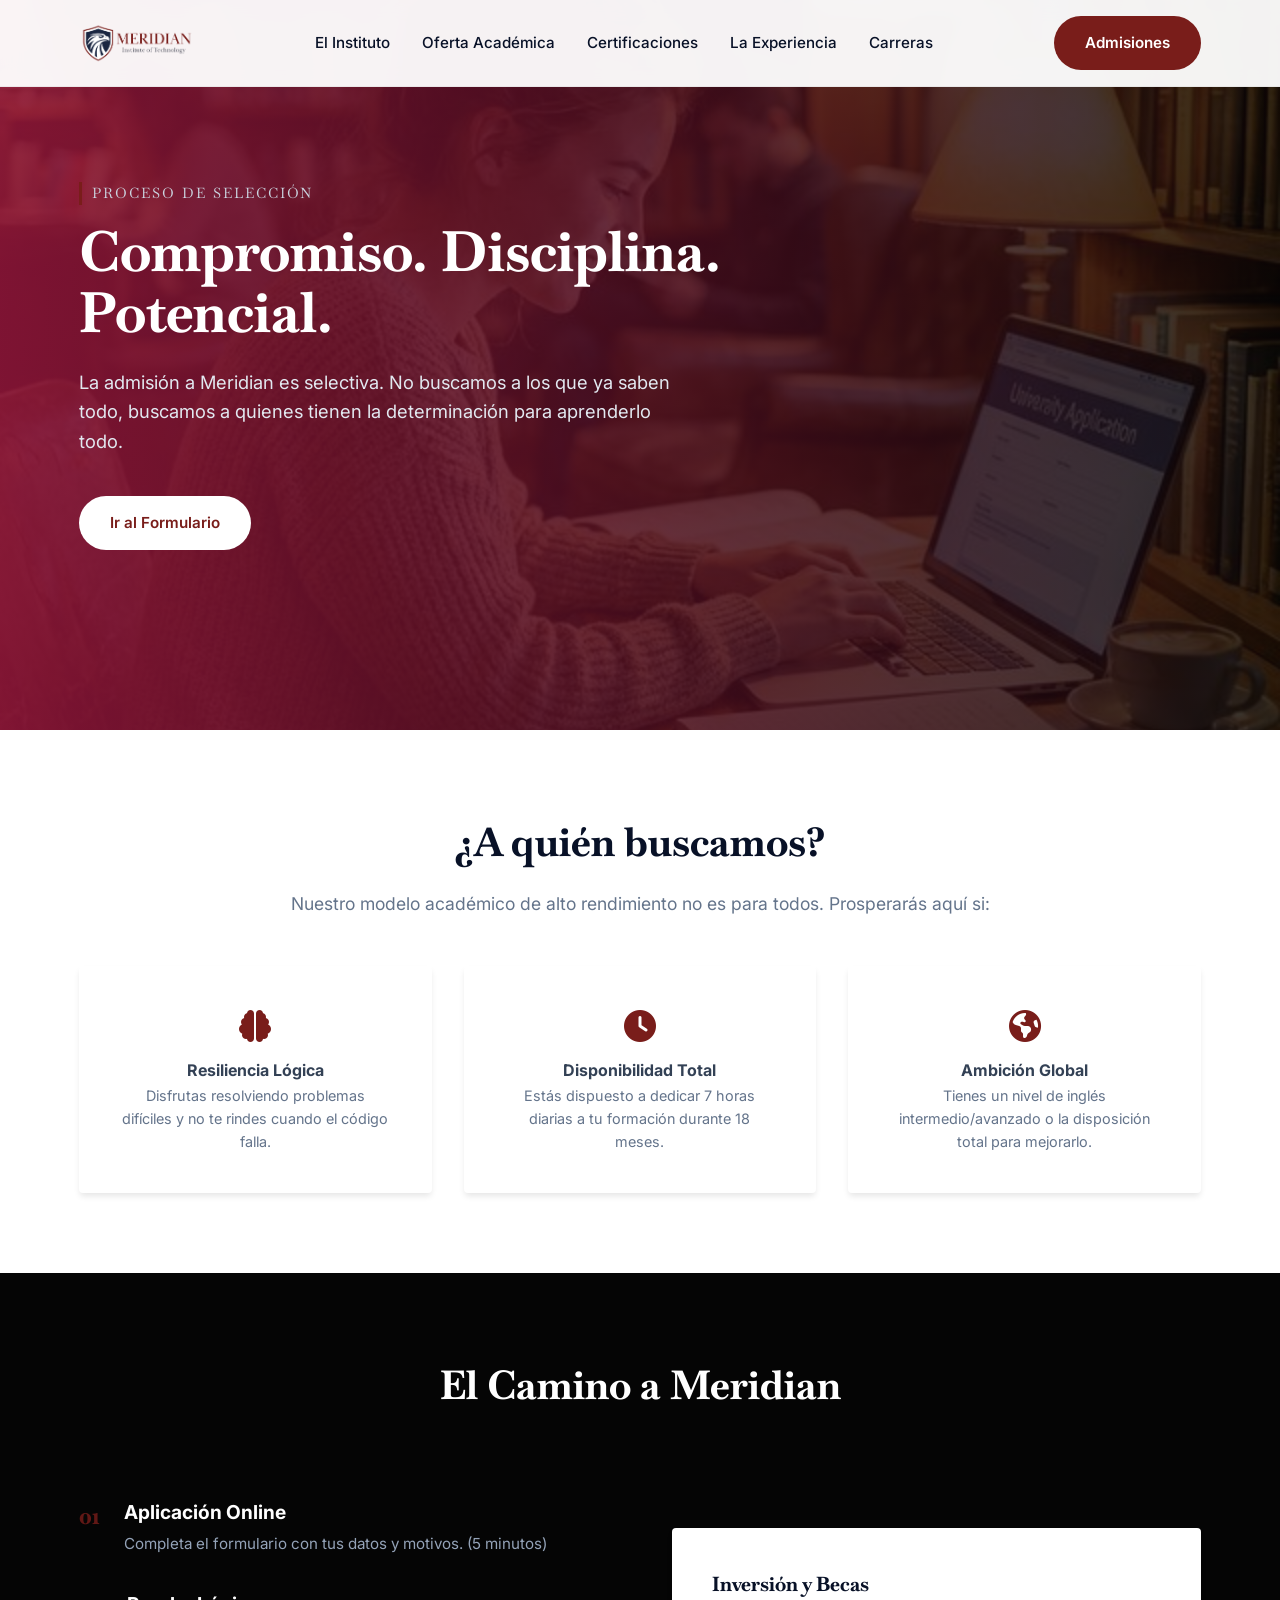
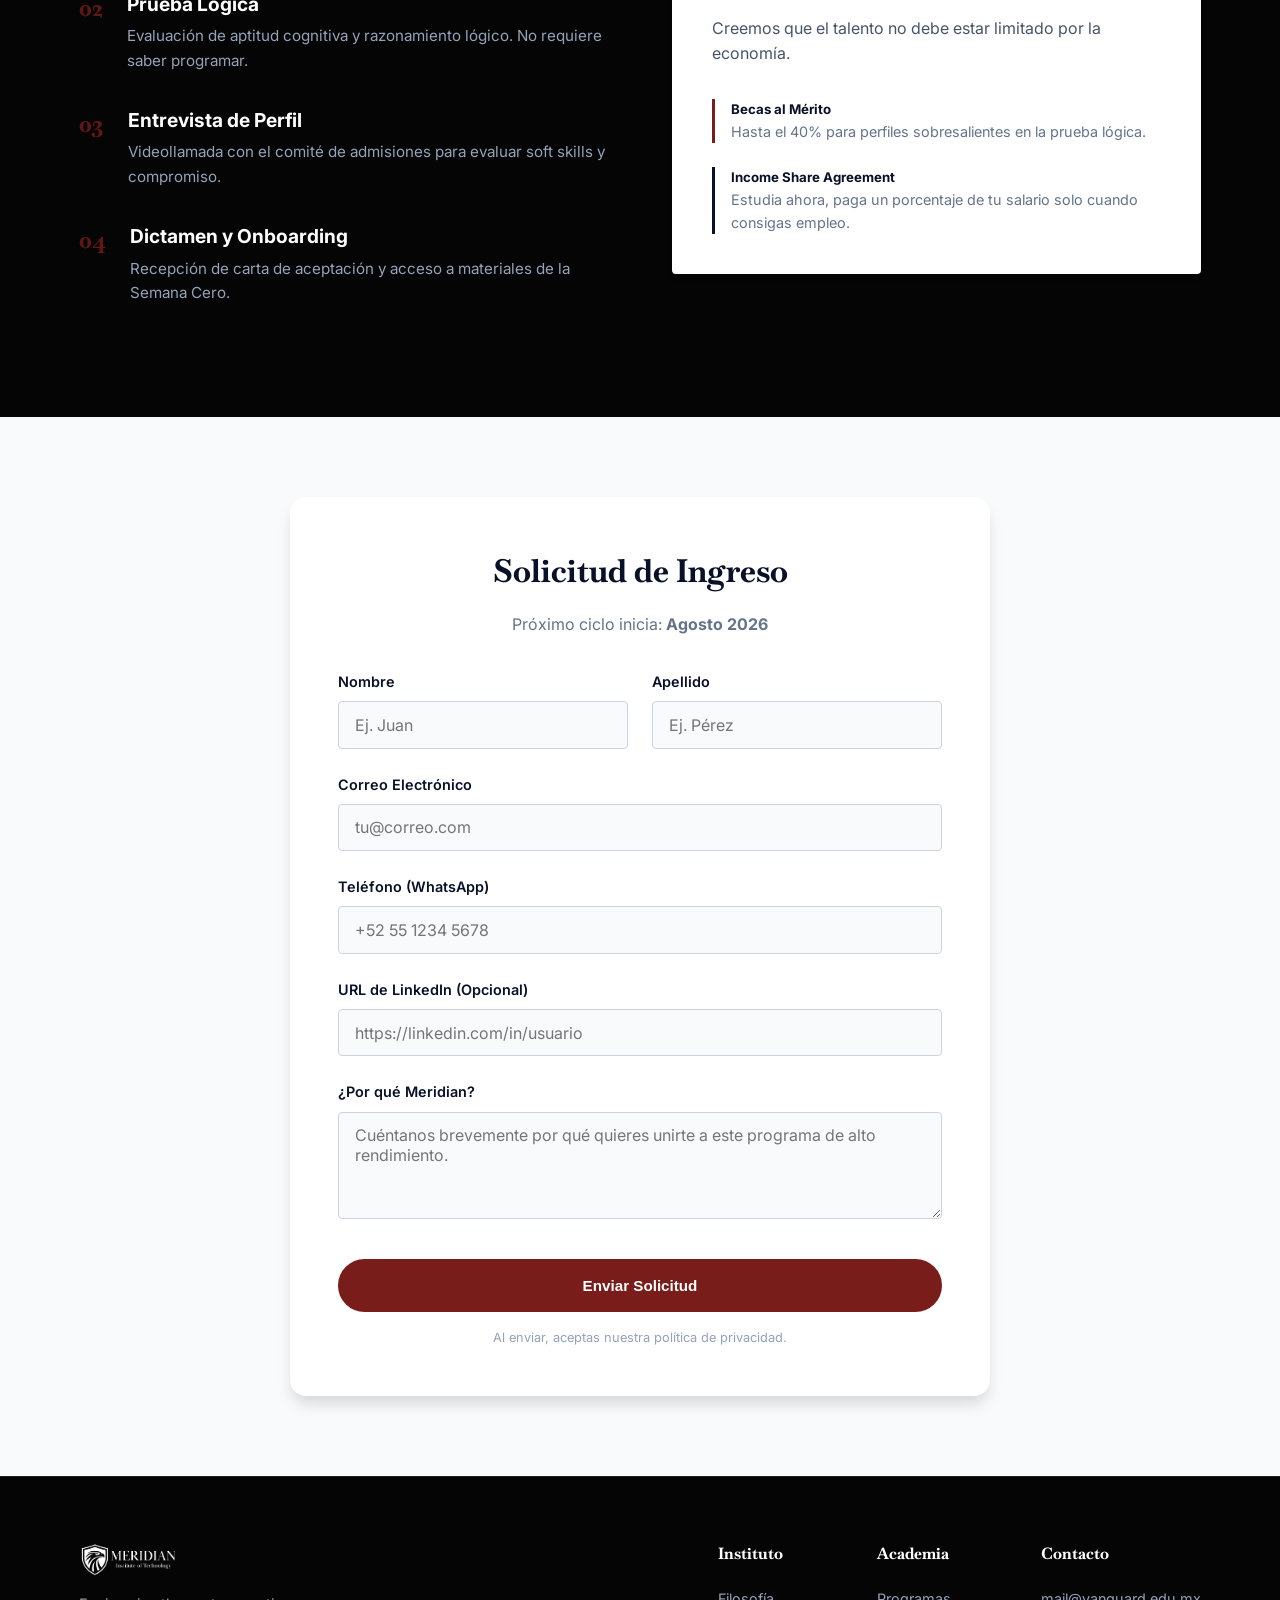
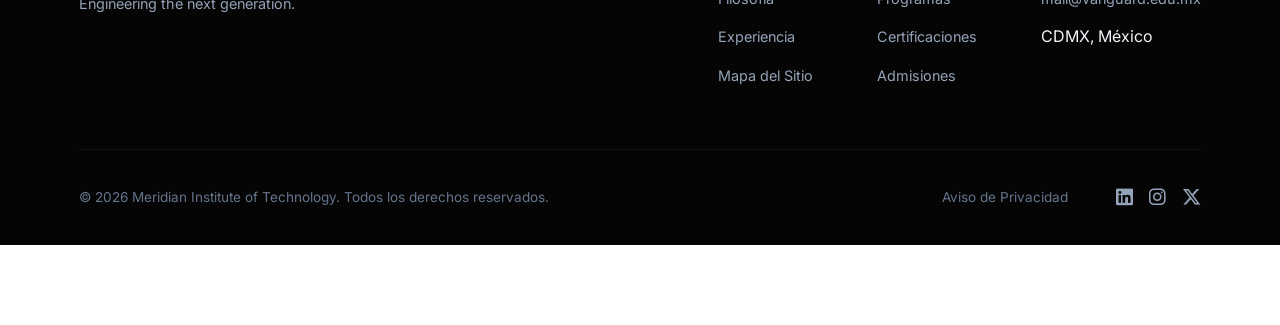
==== admissions.html @ a166e0ad "Initial commit" ====
<!DOCTYPE html>
<html lang="es-MX">

<head>
    <meta charset="UTF-8">
    <meta name="viewport" content="width=device-width, initial-scale=1.0">
    <meta name="description"
        content="Aplica a Meridian Institute of Technology. Proceso de admisión selectivo para ingenieros de alto rendimiento.">
    <title>Meridian Institute of Technology | Admisiones</title>
    <!-- Open Graph / Social Media Metatags -->
    <meta property="og:type" content="website">
    <meta property="og:url" content="https://meridian.edu.mx/admissions.html">
    <meta property="og:title" content="Meridian Institute of Technology | Admisiones">
    <meta property="og:description" content="Aplica a Meridian Institute of Technology. Proceso de admisión selectivo para ingenieros de alto rendimiento.">
    <meta property="og:image" content="https://meridian.edu.mx/assets/social-share.jpg">

    <link rel="icon" href="assets/meridian-logo-tab.png" type="image/png">

    <!-- Google Fonts -->
    <link rel="preconnect" href="https://fonts.googleapis.com">
    <link rel="preconnect" href="https://fonts.gstatic.com" crossorigin>
    <link
        href="https://fonts.googleapis.com/css2?family=Baskervville:ital@0;1&family=Inter:wght@300;400;600&display=swap"
        rel="stylesheet">

    <!-- FontAwesome -->
    <link rel="stylesheet" href="https://cdnjs.cloudflare.com/ajax/libs/font-awesome/6.4.0/css/all.min.css">

    <!-- Hoja de Estilos Maestra -->
    <link rel="stylesheet" href="style.css">
</head>

<body>

    <!-- NAV -->
    <header class="main-header glass-effect">
        <div class="container nav-container">
            <div class="logo">
                <a href="index.html">
                    <img src="assets/logo-meridian.jpg" alt="Meridian Institute of Technology Logo">
                </a>
            </div>

            <nav class="main-nav">
                <ul class="nav-list">
                    <li><a href="institute.html" class="nav-link">El Instituto</a></li>
                    <li><a href="programs.html" class="nav-link">Oferta Académica</a></li>
                    <li><a href="certifications.html" class="nav-link">Certificaciones</a></li>
                    <li><a href="experience.html" class="nav-link">La Experiencia</a></li>
                    <li><a href="careers.html" class="nav-link">Carreras</a></li>
                </ul>
            </nav>

            <div class="nav-actions">
                <a href="admissions.html" class="btn btn-primary">Admisiones</a>
                <button class="menu-toggle" aria-label="Abrir menú">
                    <i class="fa-solid fa-bars"></i>
                </button>
            </div>
        </div>
    </header>

    <main>
        <!-- 1. HERO ADMISSIONS -->
        <section class="hero-section">
            <div class="hero-bg-overlay"
                style="background: linear-gradient(to right, rgba(138, 21, 56, 0.9) 0%, rgba(5,5,5,0.8) 100%);"></div>
            <!-- Imagen sugerida: Alguien concentrado trabajando o arquitectura moderna -->
            <img src="assets/admissions-bg.jpg" alt="Campus Meridian" class="hero-bg-img" width="1408" height="736">

            <div class="container hero-content">
                <span class="hero-eyebrow">Proceso de Selección</span>
                <h1 class="hero-title">Compromiso. Disciplina. Potencial.</h1>
                <p class="hero-subtitle">
                    La admisión a Meridian es selectiva. No buscamos a los que ya saben todo, buscamos a quienes tienen
                    la determinación para aprenderlo todo.
                </p>
                <div class="hero-buttons">
                    <a href="#application-form" class="btn btn-white">Ir al Formulario</a>
                </div>
            </div>
        </section>

        <!-- 2. PERFIL DEL CANDIDATO -->
        <section class="section-padding text-center">
            <div class="container">
                <h2 class="section-title">¿A quién buscamos?</h2>
                <p class="section-desc" style="margin-bottom: 3rem;">
                    Nuestro modelo académico de alto rendimiento no es para todos. Prosperarás aquí si:
                </p>

                <div class="grid-3-col">
                    <article class="card-feature">
                        <i class="fa-solid fa-brain"
                            style="font-size: 2rem; color: var(--primary-color); margin-bottom: 1rem;"></i>
                        <h4>Resiliencia Lógica</h4>
                        <p style="font-size: 0.9rem; color: #64748b;">Disfrutas resolviendo problemas difíciles y no te
                            rindes cuando el código falla.</p>
                    </article>
                    <article class="card-feature">
                        <i class="fa-solid fa-clock"
                            style="font-size: 2rem; color: var(--primary-color); margin-bottom: 1rem;"></i>
                        <h4>Disponibilidad Total</h4>
                        <p style="font-size: 0.9rem; color: #64748b;">Estás dispuesto a dedicar 7 horas diarias a tu
                            formación durante 18 meses.</p>
                    </article>
                    <article class="card-feature">
                        <i class="fa-solid fa-earth-americas"
                            style="font-size: 2rem; color: var(--primary-color); margin-bottom: 1rem;"></i>
                        <h4>Ambición Global</h4>
                        <p style="font-size: 0.9rem; color: #64748b;">Tienes un nivel de inglés intermedio/avanzado o la
                            disposición total para mejorarlo.</p>
                    </article>
                </div>
            </div>
        </section>

        <!-- 3. EL PROCESO DE 4 PASOS -->
        <section class="section-padding dark-bg">
            <div class="container">
                <div class="section-header text-center">
                    <h2 class="section-title" style="color: white;">El Camino a Meridian</h2>
                </div>

                <div class="split-layout">
                    <!-- Visual timeline usando CSS existente -->
                    <ul class="process-list" style="width: 100%;">
                        <li class="process-item">
                            <span class="process-number">01</span>
                            <div class="process-info">
                                <h4 style="color: white; font-size: 1.2rem;">Aplicación Online</h4>
                                <p style="color: #94a3b8;">Completa el formulario con tus datos y motivos. (5 minutos)
                                </p>
                            </div>
                        </li>
                        <li class="process-item">
                            <span class="process-number">02</span>
                            <div class="process-info">
                                <h4 style="color: white; font-size: 1.2rem;">Prueba Lógica</h4>
                                <p style="color: #94a3b8;">Evaluación de aptitud cognitiva y razonamiento lógico. No
                                    requiere saber programar.</p>
                            </div>
                        </li>
                        <li class="process-item">
                            <span class="process-number">03</span>
                            <div class="process-info">
                                <h4 style="color: white; font-size: 1.2rem;">Entrevista de Perfil</h4>
                                <p style="color: #94a3b8;">Videollamada con el comité de admisiones para evaluar soft
                                    skills y compromiso.</p>
                            </div>
                        </li>
                        <li class="process-item">
                            <span class="process-number">04</span>
                            <div class="process-info">
                                <h4 style="color: white; font-size: 1.2rem;">Dictamen y Onboarding</h4>
                                <p style="color: #94a3b8;">Recepción de carta de aceptación y acceso a materiales de la
                                    Semana Cero.</p>
                            </div>
                        </li>
                    </ul>

                    <!-- Tarjeta de Financiación (CORREGIDA) -->
                    <div class="visual-content">
                        <!-- Se agregó color explícito al texto para contrastar con el fondo blanco -->
                        <div class="card-feature"
                            style="background: white; border: none; height: 100%; display: flex; flex-direction: column; justify-content: center;">
                            <h3 class="card-title" style="color: var(--secondary-color);">Inversión y Becas</h3>
                            <!-- Forzamos color oscuro aquí -->
                            <p class="card-text" style="margin-bottom: 2rem; color: #475569;">
                                Creemos que el talento no debe estar limitado por la economía.
                            </p>

                            <div
                                style="border-left: 3px solid var(--primary-color); padding-left: 1rem; margin-bottom: 1.5rem;">
                                <!-- Forzamos color oscuro en los títulos y párrafos internos -->
                                <h5 style="font-weight: 700; color: var(--secondary-color);">Becas al Mérito</h5>
                                <p style="font-size: 0.9rem; color: #64748b;">Hasta el 40% para perfiles sobresalientes
                                    en la prueba lógica.</p>
                            </div>

                            <div style="border-left: 3px solid var(--secondary-color); padding-left: 1rem;">
                                <h5 style="font-weight: 700; color: var(--secondary-color);">Income Share Agreement</h5>
                                <p style="font-size: 0.9rem; color: #64748b;">Estudia ahora, paga un porcentaje de tu
                                    salario solo cuando consigas empleo.</p>
                            </div>
                        </div>
                    </div>
                </div>
            </div>
        </section>

        <!-- 4. FORMULARIO DE APLICACIÓN (Con FormSubmit) -->
        <section id="application-form" class="section-padding" style="background-color: var(--gray-bg);">
            <div class="container">
                <div class="form-wrapper"
                    style="max-width: 700px; margin: 0 auto; background: white; padding: 3rem; border-radius: 16px; box-shadow: var(--shadow-lg);">
                    <div class="text-center" style="margin-bottom: 2rem;">
                        <h2 class="section-title" style="font-size: 2rem;">Solicitud de Ingreso</h2>
                        <p style="color: #64748b;">Próximo ciclo inicia: <strong>Agosto 2026</strong></p>
                    </div>

                    <!-- 
                        FORM SUBMIT CONFIGURATION:
                        1. Cambia 'admissions@meridian.edu.mx' por tu email real para activar.
                        2. Sube el sitio a internet o pruébalo.
                        3. Envía el primer formulario de prueba.
                        4. Recibirás un correo de FormSubmit para "Confirmar" tu dirección.
                        5. ¡Listo!
                    -->
                    <form action="https://formsubmit.co/hola@meridianitec.com" method="POST">

                        <!-- Configuraciones Ocultas de FormSubmit -->
                        <input type="hidden" name="_subject" value="Nueva Solicitud de Ingreso - Meridian">
                        <input type="hidden" name="_captcha" value="false">
                        <!-- <input type="hidden" name="_next" value="https://tudominio.com/gracias.html"> (Opcional) -->

                        <!-- Nombre y Apellido -->
                        <div class="form-row">
                            <div class="form-group">
                                <label for="firstname">Nombre</label>
                                <input type="text" id="firstname" name="nombre" required placeholder="Ej. Juan">
                            </div>
                            <div class="form-group">
                                <label for="lastname">Apellido</label>
                                <input type="text" id="lastname" name="apellido" required placeholder="Ej. Pérez">
                            </div>
                        </div>

                        <!-- Contacto -->
                        <div class="form-group">
                            <label for="email">Correo Electrónico</label>
                            <input type="email" id="email" name="email" required placeholder="tu@correo.com">
                        </div>

                        <div class="form-group">
                            <label for="phone">Teléfono (WhatsApp)</label>
                            <input type="tel" id="phone" name="telefono" required placeholder="+52 55 1234 5678">
                        </div>

                        <!-- Perfil -->
                        <div class="form-group">
                            <label for="linkedin">URL de LinkedIn (Opcional)</label>
                            <input type="url" id="linkedin" name="linkedin"
                                placeholder="https://linkedin.com/in/usuario">
                        </div>

                        <div class="form-group">
                            <label for="motivation">¿Por qué Meridian?</label>
                            <textarea id="motivation" name="motivacion" rows="4" required
                                placeholder="Cuéntanos brevemente por qué quieres unirte a este programa de alto rendimiento."></textarea>
                        </div>

                        <!-- Botón Submit -->
                        <div class="text-center" style="margin-top: 2rem;">
                            <button type="submit" class="btn btn-primary" style="width: 100%; padding: 1rem;">Enviar
                                Solicitud</button>
                            <p style="margin-top: 1rem; font-size: 0.8rem; color: #94a3b8;">
                                Al enviar, aceptas nuestra política de privacidad.
                            </p>
                        </div>
                    </form>
                </div>
            </div>
        </section>

    </main>

    <!-- FOOTER -->
    <footer class="main-footer dark-bg">
        <div class="container">
            <div class="footer-top">
                <div class="footer-brand">
                    <img src="assets/logo-meridian-bco.png" alt="Meridian Logo" class="footer-logo">
                    <p>Engineering the next generation.</p>
                </div>

                <div class="footer-links">
                    <div class="link-column">
                        <h4>Instituto</h4>
                        <ul>
                            <li><a href="institute.html">Filosofía</a></li>
                            <li><a href="experience.html">Experiencia</a></li>
                            <li><a href="sitemap.html">Mapa del Sitio</a></li>
                        </ul>
                    </div>
                    <div class="link-column">
                        <h4>Academia</h4>
                        <ul>
                            <li><a href="programs.html">Programas</a></li>
                            <li><a href="certifications.html">Certificaciones</a></li>
                            <li><a href="admissions.html">Admisiones</a></li>
                        </ul>
                    </div>
                    <div class="link-column">
                        <h4>Contacto</h4>
                        <ul>
                            <li><a href="mailto:admissions@meridian.edu.mx">mail@vanguard.edu.mx</a></li>
                            <li>CDMX, México</li>
                        </ul>
                    </div>
                </div>
            </div>

            <div class="footer-bottom">
                <p>&copy; 2026 Meridian Institute of Technology. Todos los derechos reservados.</p>
                <div class="footer-legal-links" style="margin-left: auto; margin-right: 2rem;">
                    <a href="privacy.html" style="color: #64748b; font-size: 0.85rem; margin-right: 1rem;">Aviso de Privacidad</a>
                </div>
                <div class="social-links">
                    <a href="#" aria-label="LinkedIn"><i class="fa-brands fa-linkedin"></i></a>
                    <a href="#" aria-label="Instagram"><i class="fa-brands fa-instagram"></i></a>
                    <a href="#" aria-label="Twitter"><i class="fa-brands fa-x-twitter"></i></a>
                </div>
            </div>
        </div>
    </footer>

    <!-- Script Global -->
    <script src="main.js"></script>
</body>

</html>
---- style.css ----
/* =========================================
   1. VARIABLES & RESET
   ========================================= */
:root {
    /* Paleta de Colores - Meridian Institute of Technology */
    --primary-color: #791D1A;
    /* Principal - Rojo Profundo */
    --primary-hover: #5a1513;
    --secondary-color: #081127;
    /* Secundario Principal - Navy Oscuro */
    --accent-color: #1A2641;
    /* Secundario Refuerzo - Azul Acero Oscuro */

    --dark-bg: #050505;
    /* Fondo casi negro para secciones oscuras */
    --light-bg: #ffffff;
    --gray-bg: #f8fafc;

    --text-main: #334155;
    /* Gris oscuro para lectura */
    --text-light: #f1f5f9;
    /* Texto sobre fondos oscuros */

    /* Tipografía */
    --font-display: 'Baskervville', serif;
    /* Títulos y Encabezados */
    --font-body: 'Inter', sans-serif;
    /* Párrafos y UI */

    /* UI Elements */
    --border-radius: 4px;
    /* Un poco más cuadrado para seriedad académica */
    --transition: all 0.3s ease;
    --shadow-sm: 0 4px 6px -1px rgba(0, 0, 0, 0.1);
    --shadow-lg: 0 10px 15px -3px rgba(0, 0, 0, 0.15);
}

* {
    margin: 0;
    padding: 0;
    box-sizing: border-box;
}

html {
    scroll-behavior: smooth;
}

body {
    font-family: var(--font-body);
    color: var(--text-main);
    line-height: 1.6;
    background-color: var(--light-bg);
    overflow-x: hidden;
    /* Previene scroll horizontal indeseado */
}

a {
    text-decoration: none;
    color: inherit;
    transition: var(--transition);
}

ul {
    list-style: none;
}

img {
    max-width: 100%;
    height: auto;
    display: block;
}

/* =========================================
   2. UTILITIES & LAYOUT
   ========================================= */
.container {
    width: 90%;
    max-width: 1200px;
    margin: 0 auto;
    padding: 0 15px;
}

.section-padding {
    padding: 5rem 0;
}

.text-center {
    text-align: center;
}

.grid-3-col {
    display: grid;
    grid-template-columns: repeat(3, 1fr);
    gap: 2rem;
}

/* Fondos y Temas */
.dark-bg {
    background-color: var(--dark-bg);
    color: var(--text-light);
}

.theme-red {
    background-color: var(--primary-color);
    color: white;
}

/* Efecto Vidrio (Glassmorphism) */
.glass-effect {
    background: rgba(255, 255, 255, 0.95);
    backdrop-filter: blur(10px);
    -webkit-backdrop-filter: blur(10px);
    border-bottom: 1px solid rgba(0, 0, 0, 0.05);
}

/* =========================================
   3. COMPONENTS: BUTTONS
   ========================================= */
.btn {
    display: inline-block;
    padding: 0.8rem 1.8rem;
    border-radius: 50px;
    /* Estilo píldora moderno */
    font-weight: 600;
    font-size: 0.95rem;
    cursor: pointer;
    border: 2px solid transparent;
    transition: var(--transition);
}

.btn-primary {
    background-color: var(--primary-color);
    color: white;
}

.btn-primary:hover {
    background-color: var(--primary-hover);
    transform: translateY(-2px);
    box-shadow: var(--shadow-sm);
}

.btn-outline {
    background-color: transparent;
    border-color: var(--text-light);
    color: var(--text-light);
}

.btn-outline:hover {
    background-color: var(--text-light);
    color: var(--dark-bg);
}

.btn-white {
    background-color: white;
    color: var(--primary-color);
}

.btn-white:hover {
    background-color: var(--gray-bg);
    transform: translateY(-2px);
}

/* =========================================
   4. HEADER & NAVIGATION
   ========================================= */
.main-header {
    position: fixed;
    top: 0;
    left: 0;
    width: 100%;
    z-index: 1000;
    padding: 1rem 0;
}

.nav-container {
    display: flex;
    justify-content: space-between;
    align-items: center;
}

.logo img {
    height: 40px;
    /* Ajusta según tu logo real */
}

.nav-list {
    display: flex;
    gap: 2rem;
}

.nav-link {
    font-weight: 500;
    font-size: 0.95rem;
    color: var(--secondary-color);
    position: relative;
}

.nav-link::after {
    content: '';
    position: absolute;
    width: 0;
    height: 2px;
    bottom: -4px;
    left: 0;
    background-color: var(--primary-color);
    transition: var(--transition);
}

.nav-link:hover::after {
    width: 100%;
}

.menu-toggle {
    display: none;
    /* Oculto en desktop */
    background: none;
    border: none;
    font-size: 1.5rem;
    cursor: pointer;
    color: var(--secondary-color);
}

/* =========================================
   5. HERO SECTION
   ========================================= */
.hero-section {
    position: relative;
    height: 90vh;
    /* Casi pantalla completa */
    min-height: 600px;
    display: flex;
    align-items: center;
    color: white;
    margin-top: -80px;
    /* Compensa el header fixed */
    padding-top: 80px;
}

.hero-bg-img {
    position: absolute;
    top: 0;
    left: 0;
    width: 100%;
    height: 100%;
    object-fit: cover;
    z-index: -2;
}

.hero-bg-overlay {
    position: absolute;
    top: 0;
    left: 0;
    width: 100%;
    height: 100%;
    background: linear-gradient(to right, rgba(0, 0, 0, 0.8) 0%, rgba(0, 0, 0, 0.4) 100%);
    z-index: -1;
}

.hero-content {
    max-width: 800px;
    margin-left: 5%;
    /* Alineación ligeramente a la izquierda */
}

.hero-eyebrow {
    display: inline-block;
    font-family: var(--font-display);
    text-transform: uppercase;
    letter-spacing: 2px;
    font-size: 0.9rem;
    margin-bottom: 1rem;
    color: #cbd5e1;
    border-left: 3px solid var(--primary-color);
    padding-left: 10px;
}

.hero-title {
    font-family: var(--font-display);
    font-size: 3.5rem;
    line-height: 1.1;
    font-weight: 700;
    margin-bottom: 1.5rem;
}

.hero-subtitle {
    font-size: 1.15rem;
    margin-bottom: 2.5rem;
    max-width: 600px;
    color: #e2e8f0;
}

.hero-buttons {
    display: flex;
    gap: 1rem;
}

/* =========================================
   6. SECTIONS STYLING
   ========================================= */

/* Differential (Features) */
.section-header {
    margin-bottom: 3rem;
}

.section-title {
    font-family: var(--font-display);
    font-size: 2.5rem;
    font-weight: 700;
    margin-bottom: 1rem;
    color: var(--secondary-color);
}

.dark-bg .section-title {
    color: white;
}

.section-desc {
    font-size: 1.1rem;
    color: #64748b;
    max-width: 700px;
    margin: 0 auto;
}

.dark-bg .section-desc {
    color: #94a3b8;
}

.card-feature {
    background: white;
    padding: 2.5rem;
    border-radius: var(--border-radius);
    box-shadow: var(--shadow-sm);
    transition: var(--transition);
    border-top: 4px solid transparent;
}

.card-feature:hover {
    transform: translateY(-5px);
    box-shadow: var(--shadow-lg);
    border-top-color: var(--primary-color);
}

.card-icon {
    font-size: 2rem;
    color: var(--primary-color);
    margin-bottom: 1.5rem;
}

.card-title {
    font-family: var(--font-display);
    font-size: 1.25rem;
    margin-bottom: 1rem;
    color: var(--secondary-color);
}

/* Educational Model (Split Layout) */
.split-layout {
    display: grid;
    grid-template-columns: 1fr 1fr;
    gap: 4rem;
    align-items: center;
}

.tag {
    display: inline-block;
    padding: 0.25rem 0.75rem;
    background-color: rgba(255, 255, 255, 0.1);
    border-radius: 4px;
    font-size: 0.85rem;
    margin-bottom: 1rem;
    text-transform: uppercase;
    letter-spacing: 1px;
}

.process-list {
    margin-top: 2rem;
}

.process-item {
    display: flex;
    gap: 1.5rem;
    margin-bottom: 2rem;
    align-items: flex-start;
}

.process-number {
    font-family: var(--font-display);
    font-size: 1.5rem;
    font-weight: 700;
    color: var(--primary-color);
    opacity: 0.8;
}

.process-info h4 {
    font-size: 1.1rem;
    margin-bottom: 0.3rem;
}

.process-info p {
    font-size: 0.95rem;
    color: #94a3b8;
}

.model-graphic-container {
    background: rgba(255, 255, 255, 0.05);
    padding: 2rem;
    border-radius: 16px;
    border: 1px solid rgba(255, 255, 255, 0.1);
    display: flex;
    justify-content: center;
}

/* Partners (Logos) */
.partners-label {
    text-transform: uppercase;
    font-size: 0.85rem;
    letter-spacing: 1.5px;
    margin-bottom: 2rem;
    color: #94a3b8;
}

.logo-grid {
    display: flex;
    justify-content: center;
    flex-wrap: wrap;
    gap: 3rem;
    align-items: center;
    opacity: 0.6;
}

.partner-logo {
    height: 35px;
    /* Ajuste para uniformidad */
    filter: grayscale(100%);
    transition: var(--transition);
}

.partner-logo:hover {
    filter: grayscale(0%);
    opacity: 1;
}

/* Experience (Slider Look) */
.section-header-row {
    display: flex;
    justify-content: space-between;
    align-items: flex-end;
    margin-bottom: 2.5rem;
}

.link-arrow {
    color: var(--primary-color);
    font-weight: 600;
    display: flex;
    align-items: center;
    gap: 0.5rem;
}

.link-arrow:hover {
    gap: 0.8rem;
}

.experience-grid {
    display: grid;
    grid-template-columns: repeat(3, 1fr);
    gap: 1.5rem;
}

.experience-card {
    height: 400px;
    border-radius: 12px;
    overflow: hidden;
    position: relative;
    background-size: cover;
    background-position: center;
    cursor: pointer;
}

.experience-card::before {
    content: '';
    position: absolute;
    top: 0;
    left: 0;
    width: 100%;
    height: 100%;
    background: linear-gradient(to top, rgba(0, 0, 0, 0.9) 0%, rgba(0, 0, 0, 0) 60%);
    transition: var(--transition);
}

.experience-card:hover::before {
    background: linear-gradient(to top, var(--primary-color) 0%, rgba(0, 0, 0, 0) 80%);
}

.card-overlay {
    position: absolute;
    bottom: 0;
    left: 0;
    padding: 1.5rem;
    color: white;
    width: 100%;
}

.card-tag {
    font-size: 0.75rem;
    text-transform: uppercase;
    background: rgba(255, 255, 255, 0.2);
    padding: 0.2rem 0.5rem;
    border-radius: 4px;
    margin-bottom: 0.5rem;
    display: inline-block;
}

.experience-card h3 {
    font-family: var(--font-display);
    font-size: 1.4rem;
    margin-bottom: 0.3rem;
}

/* CTA Final */
.cta-title {
    font-family: var(--font-display);
    font-size: 2.5rem;
    margin-bottom: 1rem;
}

.cta-text {
    font-size: 1.2rem;
    margin-bottom: 2rem;
    opacity: 0.9;
}

/* =========================================
   7. FOOTER
   ========================================= */
.main-footer {
    padding: 4rem 0 2rem;
    border-top: 1px solid rgba(255, 255, 255, 0.1);
}

.footer-top {
    display: flex;
    justify-content: space-between;
    flex-wrap: wrap;
    margin-bottom: 3rem;
}

.footer-brand {
    max-width: 300px;
    margin-bottom: 2rem;
}

.footer-logo {
    height: 35px;
    margin-bottom: 1rem;
}

.footer-brand p {
    color: #94a3b8;
    font-size: 0.9rem;
}

.footer-links {
    display: flex;
    gap: 4rem;
}

.link-column h4 {
    color: white;
    margin-bottom: 1.2rem;
    font-family: var(--font-display);
}

.link-column ul li {
    margin-bottom: 0.8rem;
}

.link-column ul li a {
    color: #94a3b8;
    font-size: 0.9rem;
}

.link-column ul li a:hover {
    color: var(--primary-color);
}

.footer-bottom {
    display: flex;
    justify-content: space-between;
    align-items: center;
    padding-top: 2rem;
    border-top: 1px solid rgba(255, 255, 255, 0.05);
    color: #64748b;
    font-size: 0.85rem;
}

.social-links {
    display: flex;
    gap: 1rem;
}

.social-links a {
    font-size: 1.2rem;
    color: #94a3b8;
}

.social-links a:hover {
    color: white;
}

/* =========================================
   8. RESPONSIVE MEDIA QUERIES
   ========================================= */
@media (max-width: 992px) {
    .hero-title {
        font-size: 2.8rem;
    }

    .grid-3-col,
    .experience-grid {
        grid-template-columns: repeat(2, 1fr);
    }

    .split-layout {
        grid-template-columns: 1fr;
        gap: 2rem;
    }

    .nav-list {
        display: none;
        /* Aquí iría la lógica JS para menú móvil */
    }

    .menu-toggle {
        display: block;
    }

    .nav-actions .btn {
        display: none;
        /* Oculta botón de admisión en móvil para simplificar, o ajusta */
    }
}

@media (max-width: 768px) {
    .hero-title {
        font-size: 2.2rem;
    }

    .grid-3-col,
    .experience-grid {
        grid-template-columns: 1fr;
    }

    .footer-links {
        flex-direction: column;
        gap: 2rem;
    }

    .footer-bottom {
        flex-direction: column;
        gap: 1rem;
        text-align: center;
    }

    .hero-buttons {
        flex-direction: column;
    }

    .btn {
        width: 100%;
        text-align: center;
    }

    /* Añadir dentro de @media (max-width: 992px) */
    .nav-list.active {
        display: flex;
        flex-direction: column;
        position: absolute;
        top: 100%;
        left: 0;
        width: 100%;
        background: white;
        padding: 2rem;
        box-shadow: 0 10px 15px rgba(0, 0, 0, 0.1);
        border-top: 1px solid #eee;
    }
}

/* =========================================
   9. FORMS (Add to style.css)
   ========================================= */
.form-wrapper {
    width: 100%;
    margin: 0 auto;
}

.form-row {
    display: flex;
    gap: 1.5rem;
}

.form-group {
    margin-bottom: 1.5rem;
    width: 100%;
}

label {
    display: block;
    margin-bottom: 0.5rem;
    font-weight: 600;
    font-size: 0.9rem;
    color: var(--secondary-color);
}

input[type="text"],
input[type="email"],
input[type="tel"],
input[type="url"],
textarea {
    width: 100%;
    padding: 0.8rem 1rem;
    border: 1px solid #cbd5e1;
    border-radius: var(--border-radius);
    font-family: var(--font-body);
    font-size: 1rem;
    transition: var(--transition);
    background-color: #f8fafc;
}

input:focus,
textarea:focus {
    outline: none;
    border-color: var(--primary-color);
    background-color: white;
    box-shadow: 0 0 0 3px rgba(138, 21, 56, 0.1);
}

/* Ajuste móvil para formularios */
@media (max-width: 768px) {
    .form-row {
        flex-direction: column;
        gap: 0;
    }
}

/* =========================================
   10. APP MOCKUP (New Feature)
   ========================================= */
.app-device-mockup {
    width: 300px;
    height: 580px;
    background-color: #0f172a;
    /* Marco del teléfono */
    border-radius: 40px;
    padding: 12px;
    box-shadow: 0 25px 50px -12px rgba(0, 0, 0, 0.5);
    position: relative;
    border: 4px solid #334155;
}

.app-screen {
    width: 100%;
    height: 100%;
    background-color: #f1f5f9;
    /* Fondo de la pantalla */
    border-radius: 30px;
    overflow: hidden;
    position: relative;
    display: flex;
    flex-direction: column;
}

/* Header (Status Bar) */
.app-header {
    background-color: white;
    padding: 15px 20px 10px;
    display: flex;
    justify-content: space-between;
    align-items: center;
    font-size: 12px;
    font-weight: 600;
    color: #0f172a;
    z-index: 10;
}

.app-status-icons {
    display: flex;
    gap: 5px;
}

/* Body */
.app-body {
    flex: 1;
    overflow-y: auto;
    padding: 0 15px 20px;
    /* Ocultar barra de scroll */
    scrollbar-width: none;
}

.app-body::-webkit-scrollbar {
    display: none;
}

.app-nav {
    display: flex;
    justify-content: space-between;
    align-items: center;
    padding: 15px 0;
    margin-bottom: 10px;
    color: #0f172a;
    font-weight: 700;
    font-size: 1.1rem;
}

/* Cards inside App */
.app-card {
    background: white;
    padding: 15px;
    border-radius: 16px;
    box-shadow: 0 4px 6px -1px rgba(0, 0, 0, 0.05);
    margin-bottom: 15px;
}

.app-card-title {
    font-size: 0.9rem;
    color: #64748b;
    margin-bottom: 15px;
    font-weight: 600;
}

/* Chart */
.chart-container {
    display: flex;
    justify-content: space-between;
    align-items: flex-end;
    height: 100px;
    margin-bottom: 15px;
    padding-bottom: 5px;
    border-bottom: 1px solid #e2e8f0;
}

.chart-bar {
    width: 12%;
    background-color: #e2e8f0;
    border-radius: 4px;
    position: relative;
    height: 0;
    /* JS or Animation will fill this */
    transition: height 1.5s cubic-bezier(0.34, 1.56, 0.64, 1);
}

.chart-bar.animate {
    height: var(--h);
}

.chart-bar::after {
    content: attr(data-label);
    position: absolute;
    bottom: -20px;
    left: 50%;
    transform: translateX(-50%);
    font-size: 0.6rem;
    color: #94a3b8;
}

.app-stat-row {
    display: flex;
    justify-content: space-between;
    font-size: 0.85rem;
    font-weight: 600;
}

.stat-value.warning {
    color: #ef4444;
}

/* Ratings */
.rating-stars {
    color: #fbbf24;
    font-size: 1.2rem;
    margin-bottom: 10px;
}

.app-text-sm {
    font-size: 0.8rem;
    color: #64748b;
}

/* FAB */
.app-fab {
    position: absolute;
    bottom: 20px;
    right: 20px;
    width: 50px;
    height: 50px;
    background-color: var(--primary-color);
    border-radius: 50%;
    display: flex;
    justify-content: center;
    align-items: center;
    color: white;
    box-shadow: 0 10px 15px -3px rgba(121, 29, 26, 0.4);
    cursor: pointer;
    transition: transform 0.2s;
}

.app-fab:hover {
    transform: scale(1.1);
}

/* Home Indicator */
.app-home-indicator {
    position: absolute;
    bottom: 8px;
    left: 50%;
    transform: translateX(-50%);
    width: 40%;
    height: 5px;
    background-color: #cbd5e1;
    border-radius: 10px;
}

/* Animation triggers */
@keyframes growBar {
    from {
        height: 0;
    }

    to {
        height: var(--h);
    }
}

/* =========================================
   11. VISUAL DEMOS (New Feature for Certifications)
   ========================================= */

/* Quiz Simulator */
.app-quiz-card {
    background: white;
    padding: 1.25rem;
    border-radius: 12px;
    box-shadow: 0 4px 6px -1px rgba(0, 0, 0, 0.05);
    margin-bottom: 1.5rem;
    border-left: 4px solid var(--primary-color);
}

.quiz-question {
    font-weight: 600;
    font-size: 0.9rem;
    margin-bottom: 1rem;
    color: var(--secondary-color);
}

.quiz-options {
    display: flex;
    flex-direction: column;
    gap: 0.5rem;
}

.quiz-option {
    display: flex;
    align-items: center;
    padding: 0.75rem;
    border: 1px solid #e2e8f0;
    border-radius: 8px;
    cursor: pointer;
    transition: all 0.2s;
}

.quiz-option:hover {
    background-color: #f8fafc;
    border-color: #cbd5e1;
}

.quiz-option.selected {
    border-color: var(--primary-color);
    background-color: rgba(121, 29, 26, 0.05);
}

.quiz-option.correct {
    border-color: #22c55e;
    background-color: rgba(34, 197, 94, 0.1);
}

.option-circle {
    width: 18px;
    height: 18px;
    border: 2px solid #cbd5e1;
    border-radius: 50%;
    margin-right: 0.75rem;
    position: relative;
    display: flex;
    align-items: center;
    justify-content: center;
}

.quiz-option.selected .option-circle {
    border-color: var(--primary-color);
}

.quiz-option.selected .option-circle::after {
    content: '';
    width: 10px;
    height: 10px;
    background-color: var(--primary-color);
    border-radius: 50%;
}

.quiz-option.correct .option-circle {
    border-color: #22c55e;
}

.quiz-option.correct .option-circle::after {
    content: '\f00c';
    /* FontAwesome check */
    font-family: 'Font Awesome 6 Free';
    font-weight: 900;
    font-size: 10px;
    color: #22c55e;
    background: none;
}

.option-text {
    font-size: 0.85rem;
    color: #475569;
}

/* Certificate Card */
.certificate-preview {
    background: #fffdf5;
    /* Off-white paper color */
    padding: 1.5rem;
    border-radius: 8px;
    border: 1px solid #e2e8f0;
    position: relative;
    margin-bottom: 1.5rem;
    box-shadow: 0 4px 6px -1px rgba(0, 0, 0, 0.05);
    overflow: hidden;
}

.cert-border {
    border: 2px double #94a3b8;
    padding: 1rem;
    height: 100%;
    position: relative;
    text-align: center;
}

.cert-logo-small {
    width: 30px;
    margin: 0 auto 0.5rem;
    opacity: 0.8;
}

.cert-title {
    font-family: var(--font-display);
    font-size: 1rem;
    color: var(--primary-color);
    margin-bottom: 0.25rem;
}

.cert-recipient {
    font-family: var(--font-display);
    font-style: italic;
    font-size: 1.25rem;
    color: var(--secondary-color);
    margin: 0.5rem 0;
    border-bottom: 1px solid #ccc;
    display: inline-block;
    padding: 0 1rem;
}

.cert-body {
    font-size: 0.7rem;
    color: #64748b;
    line-height: 1.4;
}

.cert-seal {
    position: absolute;
    bottom: 1rem;
    right: 1rem;
    color: #d4af37;
    /* Gold */
    font-size: 2rem;
    opacity: 0.8;
}

/* Metrics Mini-Chart */
.metric-row {
    display: flex;
    align-items: center;
    justify-content: space-between;
    margin-bottom: 0.8rem;
}

.metric-info {
    flex: 1;
}

.metric-label {
    display: flex;
    justify-content: space-between;
    font-size: 0.75rem;
    color: #64748b;
    margin-bottom: 0.3rem;
}

.metric-bar-bg {
    width: 100%;
    height: 6px;
    background-color: #e2e8f0;
    border-radius: 3px;
    overflow: hidden;
}

.metric-bar-fill {
    height: 100%;
    background-color: var(--primary-color);
    border-radius: 3px;
    width: var(--w);
}

.scroll-container {
    height: 100%;
    overflow-y: auto;
    padding-right: 5px;
    /* Space for scrollbar if visible */
}

/* Hide scrollbar for Chrome, Safari and Opera */
.scroll-container::-webkit-scrollbar {
    display: none;
}

/* Hide scrollbar for IE, Edge and Firefox */
.scroll-container {
    -ms-overflow-style: none;
    /* IE and Edge */
    scrollbar-width: none;
    /* Firefox */
}
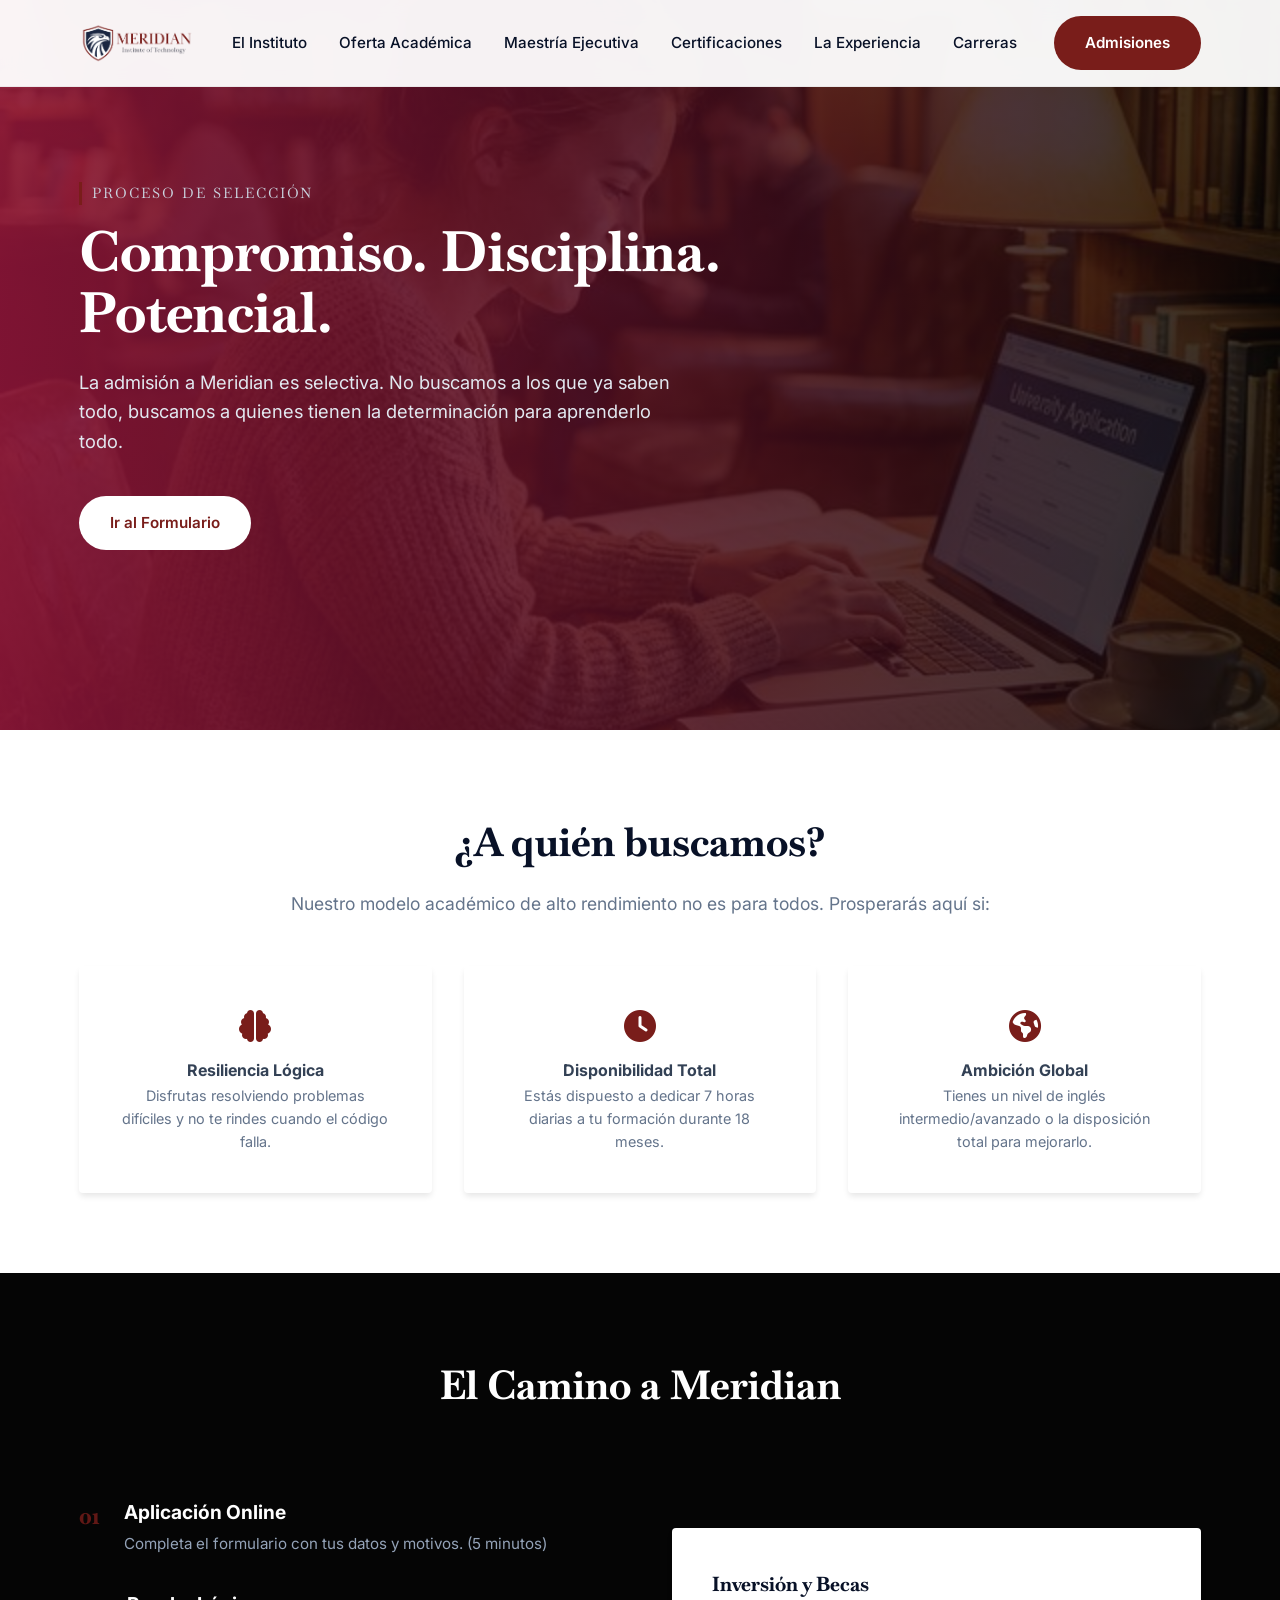
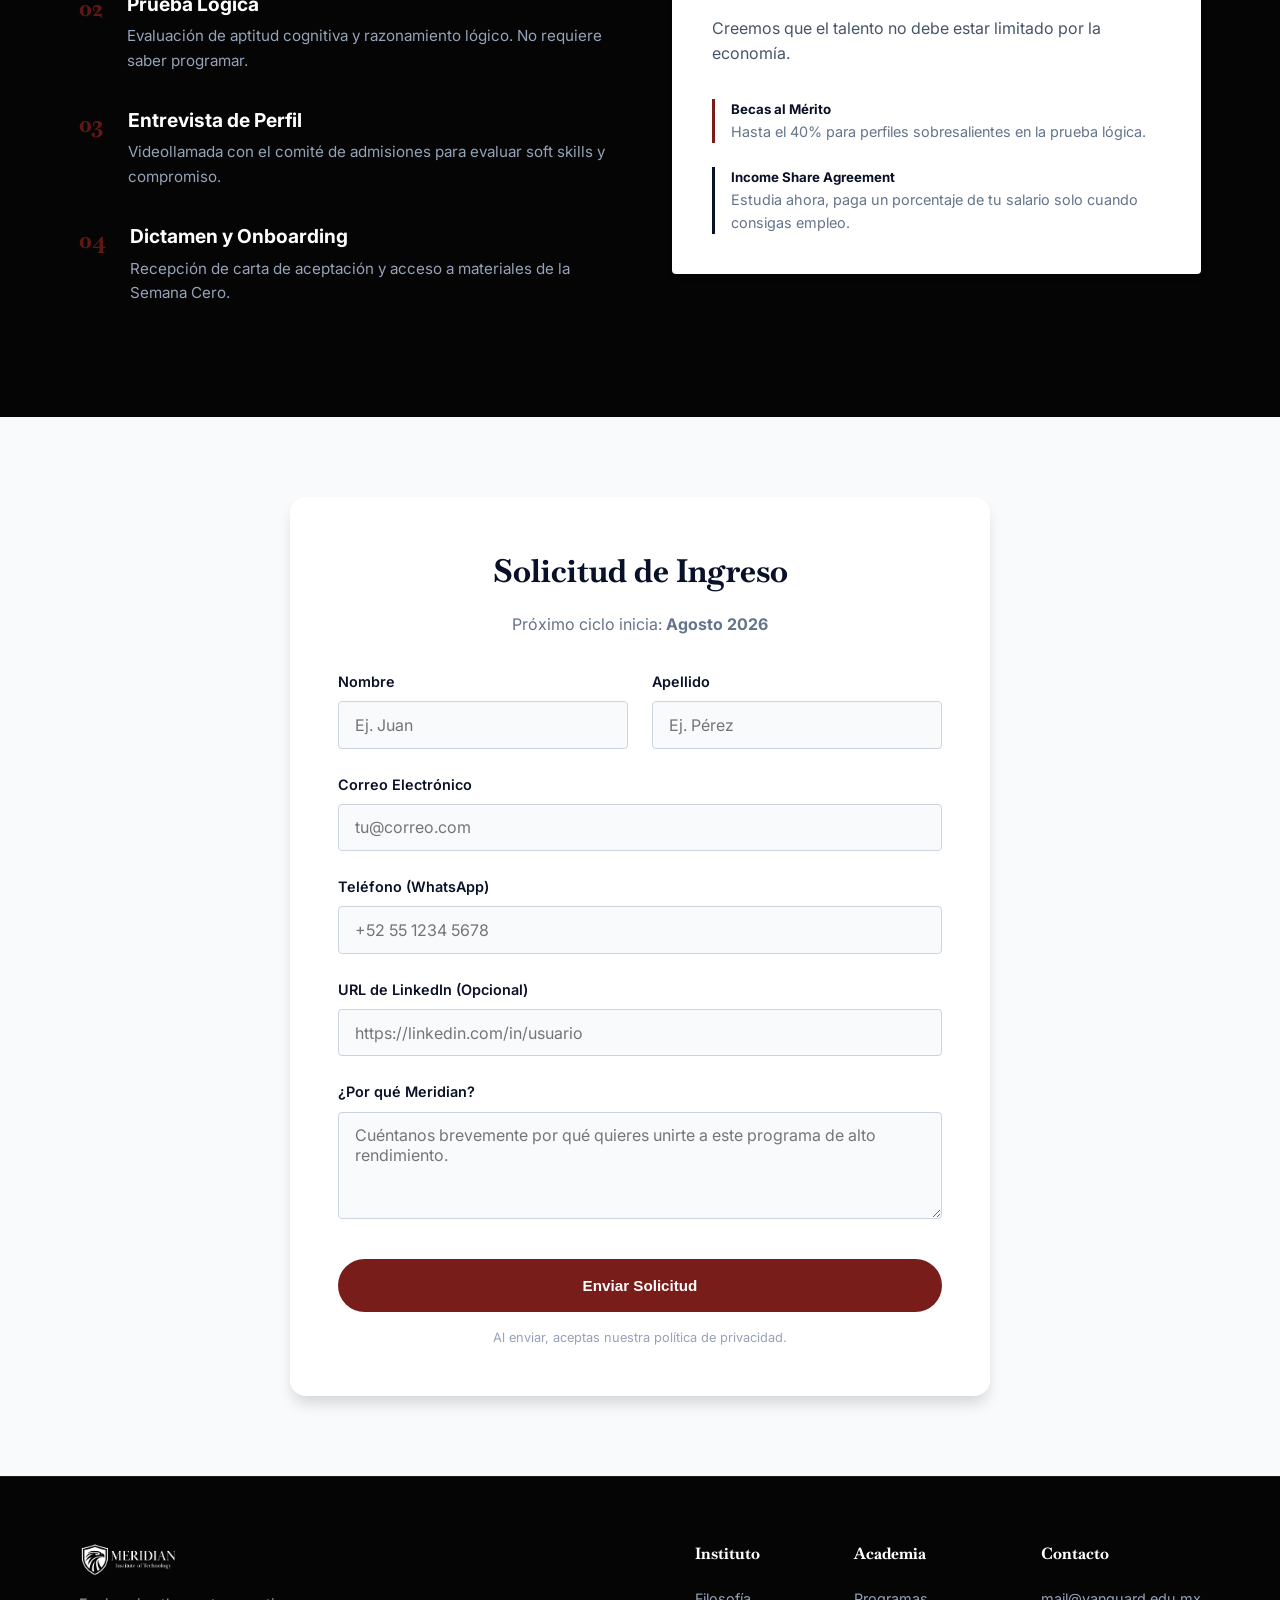
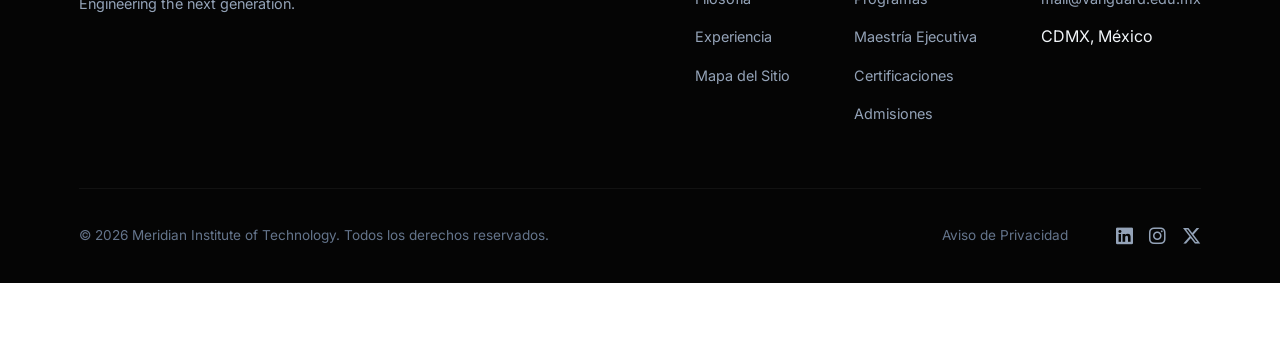
==== commit e8956eb9: "feat: add maestría ejecutiva + gantt page, update nav/footer across site" ====
--- a/admissions.html
+++ b/admissions.html
@@ -11,7 +11,8 @@
     <meta property="og:type" content="website">
     <meta property="og:url" content="https://meridian.edu.mx/admissions.html">
     <meta property="og:title" content="Meridian Institute of Technology | Admisiones">
-    <meta property="og:description" content="Aplica a Meridian Institute of Technology. Proceso de admisión selectivo para ingenieros de alto rendimiento.">
+    <meta property="og:description"
+        content="Aplica a Meridian Institute of Technology. Proceso de admisión selectivo para ingenieros de alto rendimiento.">
     <meta property="og:image" content="https://meridian.edu.mx/assets/social-share.jpg">
 
     <link rel="icon" href="assets/meridian-logo-tab.png" type="image/png">
@@ -45,6 +46,7 @@
                 <ul class="nav-list">
                     <li><a href="institute.html" class="nav-link">El Instituto</a></li>
                     <li><a href="programs.html" class="nav-link">Oferta Académica</a></li>
+                    <li><a href="maestria-ejecutiva.html" class="nav-link">Maestría Ejecutiva</a></li>
                     <li><a href="certifications.html" class="nav-link">Certificaciones</a></li>
                     <li><a href="experience.html" class="nav-link">La Experiencia</a></li>
                     <li><a href="careers.html" class="nav-link">Carreras</a></li>
@@ -287,6 +289,7 @@
                         <h4>Academia</h4>
                         <ul>
                             <li><a href="programs.html">Programas</a></li>
+                            <li><a href="maestria-ejecutiva.html">Maestría Ejecutiva</a></li>
                             <li><a href="certifications.html">Certificaciones</a></li>
                             <li><a href="admissions.html">Admisiones</a></li>
                         </ul>
@@ -304,7 +307,8 @@
             <div class="footer-bottom">
                 <p>&copy; 2026 Meridian Institute of Technology. Todos los derechos reservados.</p>
                 <div class="footer-legal-links" style="margin-left: auto; margin-right: 2rem;">
-                    <a href="privacy.html" style="color: #64748b; font-size: 0.85rem; margin-right: 1rem;">Aviso de Privacidad</a>
+                    <a href="privacy.html" style="color: #64748b; font-size: 0.85rem; margin-right: 1rem;">Aviso de
+                        Privacidad</a>
                 </div>
                 <div class="social-links">
                     <a href="#" aria-label="LinkedIn"><i class="fa-brands fa-linkedin"></i></a>
--- a/style.css
+++ b/style.css
@@ -1140,4 +1140,168 @@
     /* IE and Edge */
     scrollbar-width: none;
     /* Firefox */
+}
+
+/* =========================================
+   11. METIA — Maestría Ejecutiva Online
+   ========================================= */
+.metia-section {
+    background: white;
+    padding: 2.5rem;
+    border-radius: var(--border-radius);
+    box-shadow: var(--shadow-sm);
+    margin-bottom: 2rem;
+    border: 1px solid #e2e8f0;
+    border-top: 4px solid transparent;
+    transition: var(--transition);
+}
+
+.metia-section:hover {
+    border-top-color: var(--primary-color);
+    box-shadow: var(--shadow-lg);
+}
+
+.metia-heading {
+    font-family: var(--font-display);
+    font-size: 1.5rem;
+    margin-bottom: 1.5rem;
+    padding-bottom: 0.75rem;
+    border-bottom: 2px solid #e2e8f0;
+    color: var(--secondary-color);
+}
+
+.metia-subheading {
+    font-family: var(--font-body);
+    font-size: 1rem;
+    font-weight: 600;
+    margin: 1.5rem 0 0.75rem;
+    color: var(--primary-color);
+}
+
+.metia-list {
+    list-style: none;
+    margin-bottom: 1.25rem;
+    padding-left: 0.5rem;
+}
+
+.metia-list li {
+    position: relative;
+    padding-left: 1.5rem;
+    margin-bottom: 0.5rem;
+    line-height: 1.7;
+}
+
+.metia-list li::before {
+    content: "•";
+    color: var(--primary-color);
+    font-weight: bold;
+    position: absolute;
+    left: 0;
+}
+
+.metia-info-grid {
+    display: grid;
+    grid-template-columns: repeat(auto-fit, minmax(280px, 1fr));
+    gap: 1.5rem;
+    margin-top: 1rem;
+}
+
+.metia-info-card {
+    background: var(--gray-bg);
+    padding: 1.5rem;
+    border-radius: var(--border-radius);
+    border: 1px solid #e2e8f0;
+    transition: var(--transition);
+}
+
+.metia-info-card:hover {
+    box-shadow: var(--shadow-sm);
+}
+
+.metia-table-wrapper {
+    overflow-x: auto;
+    margin: 1.5rem 0;
+    border-radius: var(--border-radius);
+    border: 1px solid #e2e8f0;
+}
+
+.metia-table {
+    width: 100%;
+    border-collapse: collapse;
+    font-size: 0.9rem;
+}
+
+.metia-table th,
+.metia-table td {
+    text-align: left;
+    padding: 1rem;
+    border-bottom: 1px solid #e2e8f0;
+}
+
+.metia-table th {
+    background: var(--gray-bg);
+    font-weight: 600;
+    color: var(--secondary-color);
+    font-size: 0.85rem;
+    text-transform: uppercase;
+    letter-spacing: 0.03em;
+}
+
+.metia-table tr:last-child td {
+    border-bottom: none;
+}
+
+.metia-table tr:hover td {
+    background: var(--gray-bg);
+}
+
+.metia-blockquote {
+    background: #fef2f2;
+    border-left: 4px solid var(--primary-color);
+    padding: 1rem 1.5rem;
+    border-radius: 0 var(--border-radius) var(--border-radius) 0;
+    margin: 1.5rem 0;
+    font-style: italic;
+    color: var(--secondary-color);
+}
+
+.metia-blockquote strong {
+    color: var(--primary-color);
+    font-style: normal;
+}
+
+.metia-bar-80-20 {
+    display: flex;
+    gap: 0;
+    margin: 1.5rem 0;
+    border-radius: var(--border-radius);
+    overflow: hidden;
+}
+
+.metia-bar-80 {
+    background: var(--primary-color);
+    color: white;
+    padding: 1rem;
+    flex: 4;
+    text-align: center;
+    font-weight: 600;
+}
+
+.metia-bar-20 {
+    background: var(--secondary-color);
+    color: white;
+    padding: 1rem;
+    flex: 1;
+    text-align: center;
+    font-weight: 600;
+}
+
+@media (max-width: 768px) {
+    .metia-section {
+        padding: 1.5rem;
+    }
+
+    .metia-heading {
+        font-size: 1.25rem;
+    }
 }
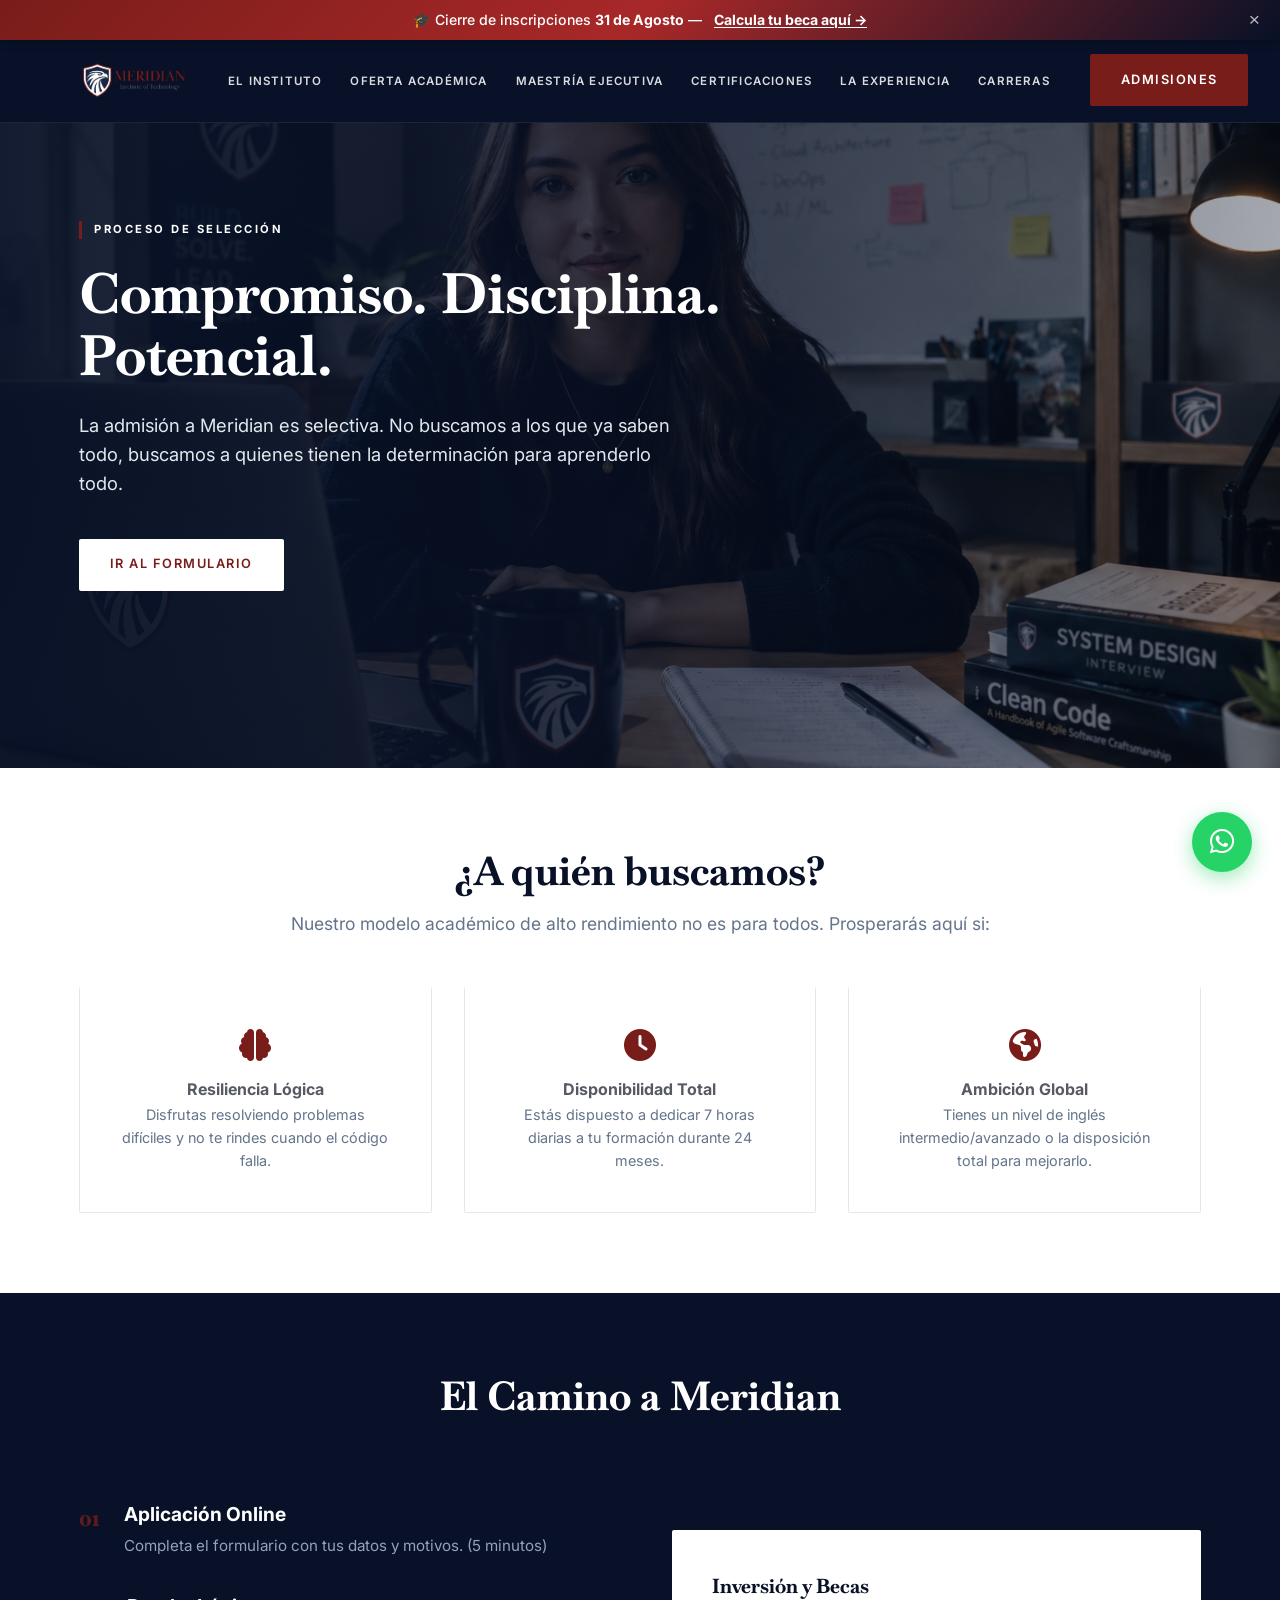
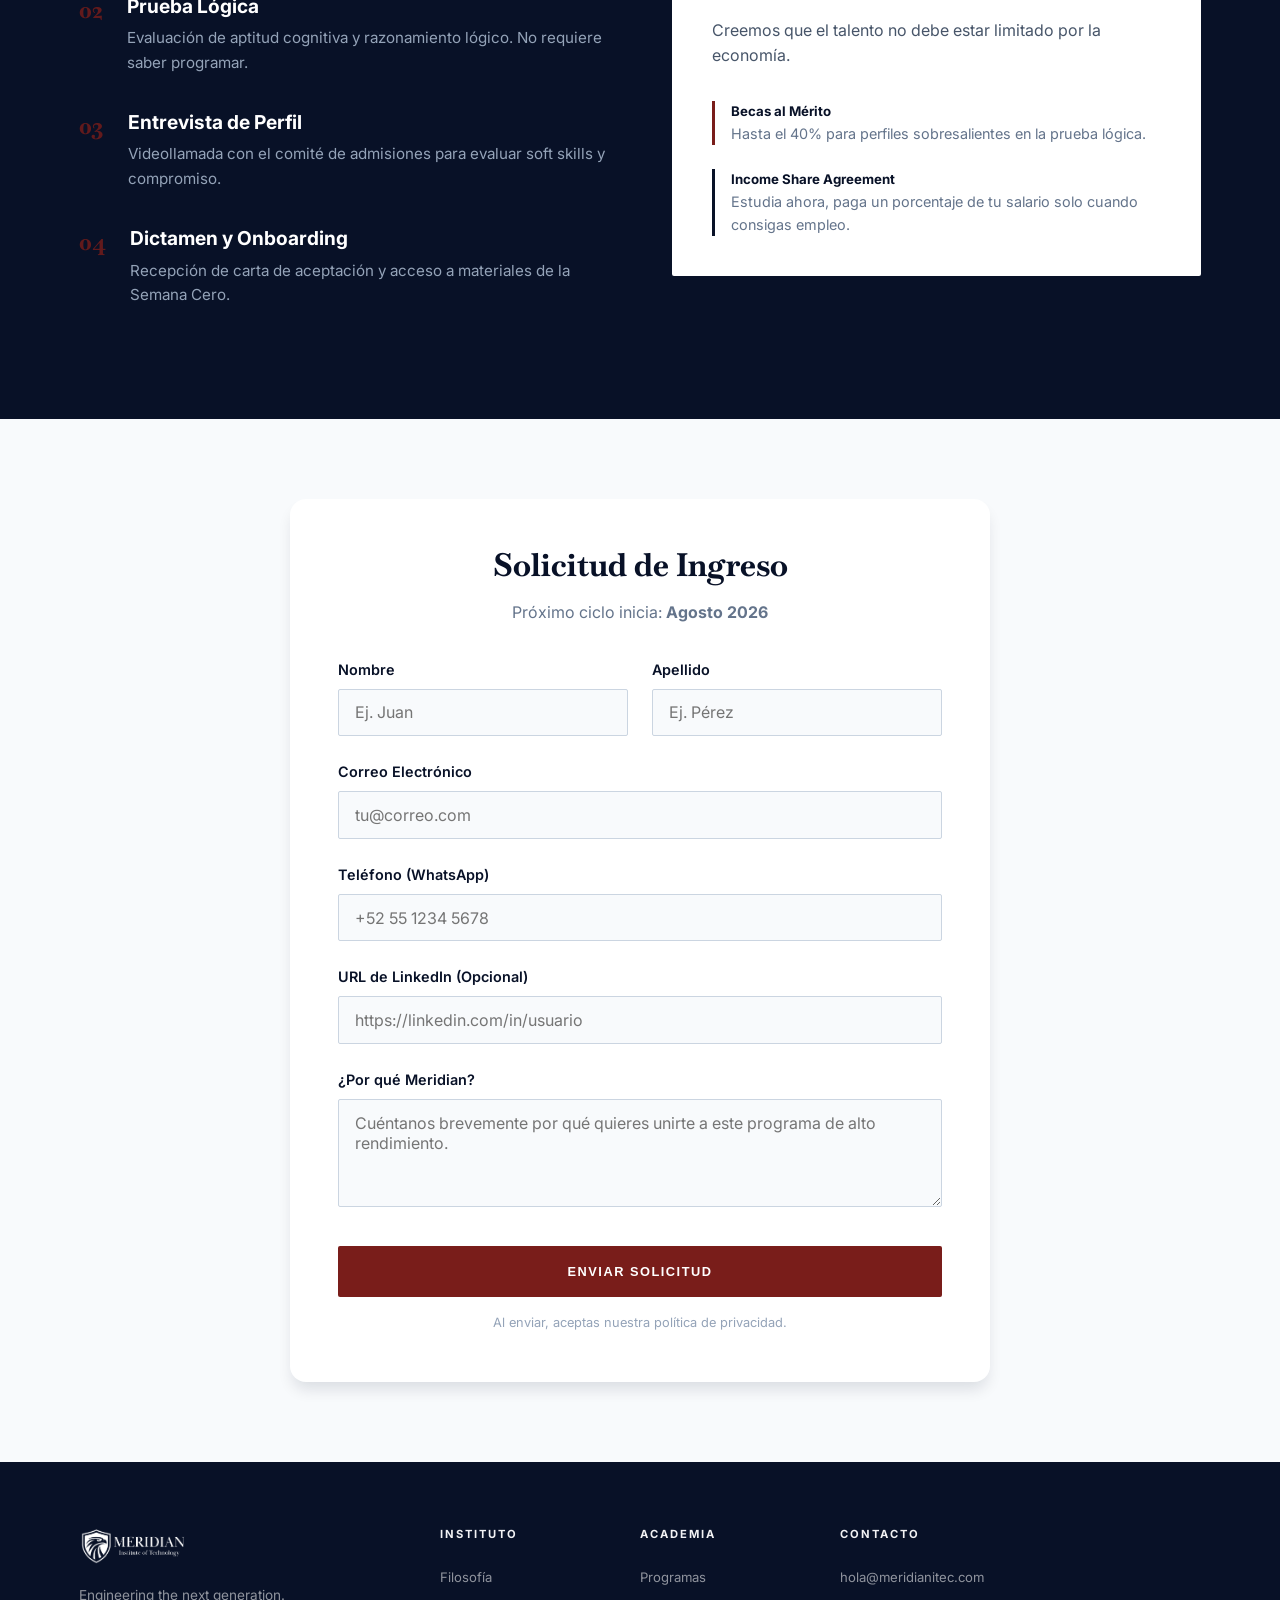
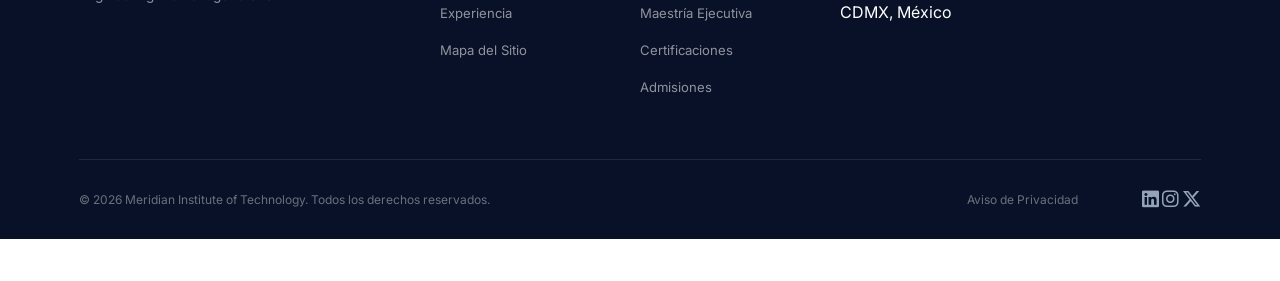
==== commit a5f93fd4: "fix: activar contacto real y limpiar código muerto del sitio - WhatsApp: reemplazar placeholder 521X" ====
--- a/admissions.html
+++ b/admissions.html
@@ -33,6 +33,13 @@
 
 <body>
 
+    <!-- STICKY PROMO BAR -->
+    <div id="promo-bar" class="sticky-promo-bar">
+        <span>🎓 Cierre de inscripciones <strong>31 de Agosto</strong> —</span>
+        <a href="index.html#calculadora-becas">Calcula tu beca aquí →</a>
+        <button id="promo-bar-close" class="promo-bar-close" aria-label="Cerrar">×</button>
+    </div>
+
     <!-- NAV -->
     <header class="main-header glass-effect">
         <div class="container nav-container">
@@ -65,10 +72,9 @@
     <main>
         <!-- 1. HERO ADMISSIONS -->
         <section class="hero-section">
-            <div class="hero-bg-overlay"
-                style="background: linear-gradient(to right, rgba(138, 21, 56, 0.9) 0%, rgba(5,5,5,0.8) 100%);"></div>
+            <div class="hero-bg-overlay"></div>
             <!-- Imagen sugerida: Alguien concentrado trabajando o arquitectura moderna -->
-            <img src="assets/admissions-bg.jpg" alt="Campus Meridian" class="hero-bg-img" width="1408" height="736">
+            <img src="assets/admissions-bg.jpg" alt="Campus Meridian" class="hero-bg-img" width="1920" height="1080">
 
             <div class="container hero-content">
                 <span class="hero-eyebrow">Proceso de Selección</span>
@@ -104,7 +110,7 @@
                             style="font-size: 2rem; color: var(--primary-color); margin-bottom: 1rem;"></i>
                         <h4>Disponibilidad Total</h4>
                         <p style="font-size: 0.9rem; color: #64748b;">Estás dispuesto a dedicar 7 horas diarias a tu
-                            formación durante 18 meses.</p>
+                            formación durante 24 meses.</p>
                     </article>
                     <article class="card-feature">
                         <i class="fa-solid fa-earth-americas"
@@ -167,7 +173,6 @@
                         <div class="card-feature"
                             style="background: white; border: none; height: 100%; display: flex; flex-direction: column; justify-content: center;">
                             <h3 class="card-title" style="color: var(--secondary-color);">Inversión y Becas</h3>
-                            <!-- Forzamos color oscuro aquí -->
                             <p class="card-text" style="margin-bottom: 2rem; color: #475569;">
                                 Creemos que el talento no debe estar limitado por la economía.
                             </p>
@@ -203,7 +208,7 @@
 
                     <!-- 
                         FORM SUBMIT CONFIGURATION:
-                        1. Cambia 'admissions@meridian.edu.mx' por tu email real para activar.
+                        1. Cambia 'hola@meridianitec.com' por tu email real para activar.
                         2. Sube el sitio a internet o pruébalo.
                         3. Envía el primer formulario de prueba.
                         4. Recibirás un correo de FormSubmit para "Confirmar" tu dirección.
@@ -297,7 +302,7 @@
                     <div class="link-column">
                         <h4>Contacto</h4>
                         <ul>
-                            <li><a href="mailto:admissions@meridian.edu.mx">mail@vanguard.edu.mx</a></li>
+                            <li><a href="mailto:hola@meridianitec.com">hola@meridianitec.com</a></li>
                             <li>CDMX, México</li>
                         </ul>
                     </div>
@@ -319,8 +324,16 @@
         </div>
     </footer>
 
+    <!-- WhatsApp FAB -->
+    <a href="https://wa.me/5215565029451?text=Hola%2C%20tengo%20dudas%20sobre%20las%20licenciaturas%20de%20Meridian" class="whatsapp-fab" target="_blank" rel="noopener" aria-label="Chat por WhatsApp">
+        <i class="fa-brands fa-whatsapp"></i>
+    </a>
+
+    <!-- Social Proof Toasts -->
+
     <!-- Script Global -->
     <script src="main.js"></script>
+    <script src="conversion.js"></script>
 </body>
 
 </html>
--- a/style.css
+++ b/style.css
@@ -2,37 +2,32 @@
    1. VARIABLES & RESET
    ========================================= */
 :root {
-    /* Paleta de Colores - Meridian Institute of Technology */
+    /* Paleta Oficial Meridian Institute of Technology */
     --primary-color: #791D1A;
-    /* Principal - Rojo Profundo */
     --primary-hover: #5a1513;
     --secondary-color: #081127;
-    /* Secundario Principal - Navy Oscuro */
     --accent-color: #1A2641;
-    /* Secundario Refuerzo - Azul Acero Oscuro */
-
-    --dark-bg: #050505;
-    /* Fondo casi negro para secciones oscuras */
+    --neutral-color: #575A65;
+
+    --dark-bg: #081127;
+    --dark-bg-soft: #1A2641;
     --light-bg: #ffffff;
     --gray-bg: #f8fafc;
 
-    --text-main: #334155;
-    /* Gris oscuro para lectura */
-    --text-light: #f1f5f9;
-    /* Texto sobre fondos oscuros */
+    --text-main: #575A65;
+    --text-strong: #081127;
+    --text-light: #ffffff;
+    --text-muted: #94a3b8;
 
     /* Tipografía */
     --font-display: 'Baskervville', serif;
-    /* Títulos y Encabezados */
     --font-body: 'Inter', sans-serif;
-    /* Párrafos y UI */
 
     /* UI Elements */
-    --border-radius: 4px;
-    /* Un poco más cuadrado para seriedad académica */
+    --border-radius: 2px;
     --transition: all 0.3s ease;
-    --shadow-sm: 0 4px 6px -1px rgba(0, 0, 0, 0.1);
-    --shadow-lg: 0 10px 15px -3px rgba(0, 0, 0, 0.15);
+    --shadow-sm: 0 4px 6px -1px rgba(8, 17, 39, 0.08);
+    --shadow-lg: 0 10px 15px -3px rgba(8, 17, 39, 0.12);
 }
 
 * {
@@ -105,12 +100,10 @@
     color: white;
 }
 
-/* Efecto Vidrio (Glassmorphism) */
+/* Header institucional - fondo sólido azul oscuro */
 .glass-effect {
-    background: rgba(255, 255, 255, 0.95);
-    backdrop-filter: blur(10px);
-    -webkit-backdrop-filter: blur(10px);
-    border-bottom: 1px solid rgba(0, 0, 0, 0.05);
+    background: var(--secondary-color);
+    border-bottom: 1px solid rgba(255, 255, 255, 0.08);
 }
 
 /* =========================================
@@ -118,11 +111,12 @@
    ========================================= */
 .btn {
     display: inline-block;
-    padding: 0.8rem 1.8rem;
-    border-radius: 50px;
-    /* Estilo píldora moderno */
+    padding: 0.85rem 1.8rem;
+    border-radius: var(--border-radius);
     font-weight: 600;
-    font-size: 0.95rem;
+    font-size: 0.8rem;
+    letter-spacing: 1.5px;
+    text-transform: uppercase;
     cursor: pointer;
     border: 2px solid transparent;
     transition: var(--transition);
@@ -176,23 +170,50 @@
     display: flex;
     justify-content: space-between;
     align-items: center;
+    gap: 2.5rem;
+    position: relative;
+}
+
+.logo {
+    flex-shrink: 0;
 }
 
 .logo img {
-    height: 40px;
-    /* Ajusta según tu logo real */
+    height: 38px;
+    display: block;
+}
+
+.main-nav {
+    flex: 1;
+    display: flex;
+    justify-content: center;
 }
 
 .nav-list {
     display: flex;
-    gap: 2rem;
+    flex-wrap: nowrap;
+    gap: 1.75rem;
+}
+
+.nav-actions {
+    display: flex;
+    align-items: center;
+    gap: 1rem;
+    flex-shrink: 0;
 }
 
 .nav-link {
-    font-weight: 500;
-    font-size: 0.95rem;
-    color: var(--secondary-color);
+    font-weight: 600;
+    font-size: 0.72rem;
+    letter-spacing: 1.2px;
+    text-transform: uppercase;
+    color: rgba(255, 255, 255, 0.85);
     position: relative;
+    white-space: nowrap;
+}
+
+.nav-link:hover {
+    color: var(--primary-color);
 }
 
 .nav-link::after {
@@ -200,7 +221,7 @@
     position: absolute;
     width: 0;
     height: 2px;
-    bottom: -4px;
+    bottom: -8px;
     left: 0;
     background-color: var(--primary-color);
     transition: var(--transition);
@@ -217,7 +238,7 @@
     border: none;
     font-size: 1.5rem;
     cursor: pointer;
-    color: var(--secondary-color);
+    color: white;
 }
 
 /* =========================================
@@ -243,6 +264,7 @@
     width: 100%;
     height: 100%;
     object-fit: cover;
+    object-position: center top;
     z-index: -2;
 }
 
@@ -252,7 +274,10 @@
     left: 0;
     width: 100%;
     height: 100%;
-    background: linear-gradient(to right, rgba(0, 0, 0, 0.8) 0%, rgba(0, 0, 0, 0.4) 100%);
+    background: linear-gradient(to right,
+        rgba(8, 17, 39, 0.95) 0%,
+        rgba(8, 17, 39, 0.80) 40%,
+        rgba(8, 17, 39, 0.35) 100%);
     z-index: -1;
 }
 
@@ -264,14 +289,15 @@
 
 .hero-eyebrow {
     display: inline-block;
-    font-family: var(--font-display);
+    font-family: var(--font-body);
     text-transform: uppercase;
-    letter-spacing: 2px;
-    font-size: 0.9rem;
-    margin-bottom: 1rem;
-    color: #cbd5e1;
+    letter-spacing: 2.5px;
+    font-size: 0.7rem;
+    font-weight: 700;
+    margin-bottom: 1.5rem;
+    color: white;
     border-left: 3px solid var(--primary-color);
-    padding-left: 10px;
+    padding-left: 12px;
 }
 
 .hero-title {
@@ -303,12 +329,24 @@
     margin-bottom: 3rem;
 }
 
+.section-eyebrow {
+    display: inline-block;
+    font-family: var(--font-body);
+    font-size: 0.7rem;
+    font-weight: 700;
+    letter-spacing: 2.5px;
+    text-transform: uppercase;
+    color: var(--primary-color);
+    margin-bottom: 0.75rem;
+}
+
 .section-title {
     font-family: var(--font-display);
     font-size: 2.5rem;
     font-weight: 700;
     margin-bottom: 1rem;
     color: var(--secondary-color);
+    line-height: 1.15;
 }
 
 .dark-bg .section-title {
@@ -329,14 +367,13 @@
 .card-feature {
     background: white;
     padding: 2.5rem;
+    border: 1px solid #e5e7eb;
     border-radius: var(--border-radius);
-    box-shadow: var(--shadow-sm);
+    border-top: 3px solid transparent;
     transition: var(--transition);
-    border-top: 4px solid transparent;
 }
 
 .card-feature:hover {
-    transform: translateY(-5px);
     box-shadow: var(--shadow-lg);
     border-top-color: var(--primary-color);
 }
@@ -364,13 +401,13 @@
 
 .tag {
     display: inline-block;
-    padding: 0.25rem 0.75rem;
-    background-color: rgba(255, 255, 255, 0.1);
-    border-radius: 4px;
-    font-size: 0.85rem;
-    margin-bottom: 1rem;
+    font-family: var(--font-body);
+    font-size: 0.7rem;
+    font-weight: 700;
+    letter-spacing: 2.5px;
+    margin-bottom: 0.75rem;
     text-transform: uppercase;
-    letter-spacing: 1px;
+    color: var(--primary-color);
 }
 
 .process-list {
@@ -414,10 +451,11 @@
 /* Partners (Logos) */
 .partners-label {
     text-transform: uppercase;
-    font-size: 0.85rem;
-    letter-spacing: 1.5px;
+    font-size: 0.7rem;
+    font-weight: 700;
+    letter-spacing: 2.5px;
     margin-bottom: 2rem;
-    color: #94a3b8;
+    color: var(--primary-color);
 }
 
 .logo-grid {
@@ -447,6 +485,12 @@
     justify-content: space-between;
     align-items: flex-end;
     margin-bottom: 2.5rem;
+    gap: 2rem;
+    flex-wrap: wrap;
+}
+
+.section-header-row .section-title {
+    margin-bottom: 0;
 }
 
 .link-arrow {
@@ -469,7 +513,8 @@
 
 .experience-card {
     height: 400px;
-    border-radius: 12px;
+    border-radius: var(--border-radius);
+    border: 1px solid #e5e7eb;
     overflow: hidden;
     position: relative;
     background-size: cover;
@@ -484,12 +529,12 @@
     left: 0;
     width: 100%;
     height: 100%;
-    background: linear-gradient(to top, rgba(0, 0, 0, 0.9) 0%, rgba(0, 0, 0, 0) 60%);
+    background: linear-gradient(to top, rgba(8, 17, 39, 0.92) 0%, rgba(8, 17, 39, 0) 60%);
     transition: var(--transition);
 }
 
 .experience-card:hover::before {
-    background: linear-gradient(to top, var(--primary-color) 0%, rgba(0, 0, 0, 0) 80%);
+    background: linear-gradient(to top, var(--primary-color) 0%, rgba(8, 17, 39, 0) 80%);
 }
 
 .card-overlay {
@@ -502,11 +547,13 @@
 }
 
 .card-tag {
-    font-size: 0.75rem;
+    font-size: 0.65rem;
+    font-weight: 700;
     text-transform: uppercase;
-    background: rgba(255, 255, 255, 0.2);
-    padding: 0.2rem 0.5rem;
-    border-radius: 4px;
+    letter-spacing: 2px;
+    color: white;
+    border-left: 2px solid var(--primary-color);
+    padding-left: 8px;
     margin-bottom: 0.5rem;
     display: inline-block;
 }
@@ -518,6 +565,10 @@
 }
 
 /* CTA Final */
+.cta-section {
+    padding: 5rem 0;
+}
+
 .cta-title {
     font-family: var(--font-display);
     font-size: 2.5rem;
@@ -525,7 +576,7 @@
 }
 
 .cta-text {
-    font-size: 1.2rem;
+    font-size: 1.1rem;
     margin-bottom: 2rem;
     opacity: 0.9;
 }
@@ -534,69 +585,109 @@
    7. FOOTER
    ========================================= */
 .main-footer {
-    padding: 4rem 0 2rem;
-    border-top: 1px solid rgba(255, 255, 255, 0.1);
+    padding: 4rem 0 1.5rem;
+    background-color: var(--secondary-color);
+    color: var(--text-light);
 }
 
 .footer-top {
-    display: flex;
-    justify-content: space-between;
-    flex-wrap: wrap;
+    display: grid;
+    grid-template-columns: 2fr 1fr 1fr 1fr 1fr;
+    gap: 2.5rem;
     margin-bottom: 3rem;
 }
 
 .footer-brand {
-    max-width: 300px;
-    margin-bottom: 2rem;
+    padding-right: 1rem;
 }
 
 .footer-logo {
-    height: 35px;
-    margin-bottom: 1rem;
+    height: 38px;
+    margin-bottom: 1.25rem;
 }
 
 .footer-brand p {
-    color: #94a3b8;
-    font-size: 0.9rem;
+    color: rgba(255, 255, 255, 0.55);
+    font-size: 0.85rem;
+    line-height: 1.7;
+    margin-bottom: 1.5rem;
+}
+
+.footer-brand .social-links {
+    display: flex;
+    gap: 0.75rem;
+}
+
+.footer-brand .social-links a {
+    width: 36px;
+    height: 36px;
+    border-radius: 50%;
+    border: 1px solid rgba(255, 255, 255, 0.25);
+    display: flex;
+    align-items: center;
+    justify-content: center;
+    color: rgba(255, 255, 255, 0.75);
+    font-size: 0.85rem;
+    transition: var(--transition);
+}
+
+.footer-brand .social-links a:hover {
+    background: white;
+    color: var(--secondary-color);
+    border-color: white;
 }
 
 .footer-links {
-    display: flex;
-    gap: 4rem;
+    display: contents;
 }
 
 .link-column h4 {
-    color: white;
-    margin-bottom: 1.2rem;
-    font-family: var(--font-display);
+    color: rgba(255, 255, 255, 0.95);
+    margin-bottom: 1.25rem;
+    font-family: var(--font-body);
+    font-size: 0.7rem;
+    font-weight: 700;
+    letter-spacing: 2px;
+    text-transform: uppercase;
 }
 
 .link-column ul li {
-    margin-bottom: 0.8rem;
+    margin-bottom: 0.7rem;
 }
 
 .link-column ul li a {
-    color: #94a3b8;
-    font-size: 0.9rem;
+    color: rgba(255, 255, 255, 0.55);
+    font-size: 0.82rem;
 }
 
 .link-column ul li a:hover {
-    color: var(--primary-color);
+    color: white;
 }
 
 .footer-bottom {
     display: flex;
     justify-content: space-between;
     align-items: center;
-    padding-top: 2rem;
-    border-top: 1px solid rgba(255, 255, 255, 0.05);
-    color: #64748b;
-    font-size: 0.85rem;
-}
-
-.social-links {
-    display: flex;
+    padding-top: 1.5rem;
+    border-top: 1px solid rgba(255, 255, 255, 0.1);
+    color: rgba(255, 255, 255, 0.4);
+    font-size: 0.75rem;
     gap: 1rem;
+    flex-wrap: wrap;
+}
+
+.footer-bottom p {
+    margin: 0;
+}
+
+.footer-legal-links a {
+    color: rgba(255, 255, 255, 0.4) !important;
+    font-size: 0.75rem !important;
+    transition: var(--transition);
+}
+
+.footer-legal-links a:hover {
+    color: white !important;
 }
 
 .social-links a {
@@ -611,9 +702,15 @@
 /* =========================================
    8. RESPONSIVE MEDIA QUERIES
    ========================================= */
-@media (max-width: 992px) {
+
+/* --- TABLET / SMALL DESKTOP (≤1100px) --- */
+@media (max-width: 1100px) {
     .hero-title {
         font-size: 2.8rem;
+    }
+
+    .hero-content {
+        margin-left: 0;
     }
 
     .grid-3-col,
@@ -626,52 +723,22 @@
         gap: 2rem;
     }
 
+    /* Reverse split layouts should stack normally on tablet */
+    .split-layout[style*="row-reverse"] {
+        direction: ltr;
+    }
+
+    .section-header-row {
+        flex-direction: column;
+        align-items: flex-start;
+        gap: 0.75rem;
+    }
+
     .nav-list {
         display: none;
-        /* Aquí iría la lógica JS para menú móvil */
-    }
-
-    .menu-toggle {
-        display: block;
-    }
-
-    .nav-actions .btn {
-        display: none;
-        /* Oculta botón de admisión en móvil para simplificar, o ajusta */
-    }
-}
-
-@media (max-width: 768px) {
-    .hero-title {
-        font-size: 2.2rem;
-    }
-
-    .grid-3-col,
-    .experience-grid {
-        grid-template-columns: 1fr;
-    }
-
-    .footer-links {
-        flex-direction: column;
-        gap: 2rem;
-    }
-
-    .footer-bottom {
-        flex-direction: column;
-        gap: 1rem;
-        text-align: center;
-    }
-
-    .hero-buttons {
-        flex-direction: column;
-    }
-
-    .btn {
-        width: 100%;
-        text-align: center;
-    }
-
-    /* Añadir dentro de @media (max-width: 992px) */
+    }
+
+    /* Mobile nav opened via JS */
     .nav-list.active {
         display: flex;
         flex-direction: column;
@@ -679,10 +746,434 @@
         top: 100%;
         left: 0;
         width: 100%;
-        background: white;
+        background: var(--secondary-color);
         padding: 2rem;
-        box-shadow: 0 10px 15px rgba(0, 0, 0, 0.1);
-        border-top: 1px solid #eee;
+        box-shadow: 0 10px 15px rgba(8, 17, 39, 0.25);
+        border-top: 1px solid rgba(255, 255, 255, 0.08);
+        z-index: 999;
+        gap: 1.25rem;
+    }
+
+    .main-nav {
+        flex: 0;
+    }
+
+    .menu-toggle {
+        display: block;
+    }
+
+    .nav-actions {
+        gap: 0.75rem;
+    }
+
+    .nav-actions .btn {
+        padding: 0.6rem 1rem;
+        font-size: 0.7rem;
+        letter-spacing: 1px;
+    }
+
+    .cta-title {
+        font-size: 2rem;
+    }
+
+    .section-title {
+        font-size: 2rem;
+    }
+
+    .section-padding {
+        padding: 3.5rem 0;
+    }
+
+    .footer-top {
+        grid-template-columns: 2fr 1fr 1fr;
+        gap: 2rem;
+    }
+
+    .footer-brand {
+        grid-column: 1 / -1;
+        max-width: 500px;
+    }
+}
+
+/* --- MOBILE (≤768px) --- */
+@media (max-width: 768px) {
+    .hero-section {
+        height: auto;
+        min-height: 70vh;
+        padding-top: 160px;
+        padding-bottom: 3rem;
+        margin-top: 0;
+    }
+
+    .hero-title {
+        font-size: 2rem;
+    }
+
+    .hero-subtitle {
+        font-size: 1rem;
+    }
+
+    .hero-eyebrow {
+        font-size: 0.8rem;
+    }
+
+    .grid-3-col,
+    .experience-grid {
+        grid-template-columns: 1fr;
+    }
+
+    .experience-card {
+        height: 300px;
+    }
+
+    .footer-top {
+        grid-template-columns: 1fr 1fr;
+        gap: 2rem;
+    }
+
+    .footer-brand {
+        grid-column: 1 / -1;
+    }
+
+    .footer-bottom {
+        flex-direction: column;
+        gap: 1rem;
+        text-align: center;
+    }
+
+    .hero-buttons {
+        flex-direction: column;
+    }
+
+    .hero-buttons .btn,
+    .cta-section .btn {
+        width: 100%;
+        text-align: center;
+    }
+
+    .section-title {
+        font-size: 1.75rem;
+    }
+
+    .section-desc {
+        font-size: 1rem;
+    }
+
+    .cta-title {
+        font-size: 1.75rem;
+    }
+
+    .cta-text {
+        font-size: 1rem;
+    }
+
+    .section-padding {
+        padding: 3rem 0;
+    }
+
+    .card-feature {
+        padding: 1.75rem;
+    }
+
+    .container {
+        width: 92%;
+        padding: 0 10px;
+    }
+
+    .logo-grid {
+        gap: 1.5rem;
+    }
+
+    .partner-logo {
+        height: 28px;
+    }
+
+    /* App mockup responsive */
+    .app-device-mockup {
+        width: 260px;
+        height: 500px;
+        border-radius: 32px;
+        padding: 10px;
+    }
+
+    .app-screen {
+        border-radius: 24px;
+    }
+
+
+    /* Promo bar: no extra offset needed — hero padding handles clearance */
+
+    /* METIA bar text */
+    .metia-bar-80-20 {
+        flex-direction: column;
+    }
+
+    .metia-bar-80,
+    .metia-bar-20 {
+        flex: none;
+    }
+
+    /* Modality grid fix */
+    .modality-options {
+        grid-template-columns: 1fr;
+    }
+
+    /* WhatsApp FAB */
+    .whatsapp-fab {
+        width: 52px;
+        height: 52px;
+        bottom: 18px;
+        right: 18px;
+        font-size: 1.5rem;
+    }
+
+    .whatsapp-fab::after {
+        display: none;
+    }
+}
+
+/* --- SMALL MOBILE (≤480px) --- */
+@media (max-width: 480px) {
+    .hero-section {
+        min-height: 60vh;
+        padding-top: 150px;
+        padding-bottom: 2rem;
+    }
+
+    .hero-title {
+        font-size: 1.65rem;
+        line-height: 1.15;
+    }
+
+    .hero-subtitle {
+        font-size: 0.92rem;
+        margin-bottom: 1.5rem;
+    }
+
+    .hero-eyebrow {
+        font-size: 0.72rem;
+        letter-spacing: 1.5px;
+    }
+
+    .section-title {
+        font-size: 1.5rem;
+    }
+
+    .cta-title {
+        font-size: 1.4rem;
+    }
+
+    .cta-text {
+        font-size: 0.92rem;
+    }
+
+    .section-padding {
+        padding: 2.5rem 0;
+    }
+
+    .card-feature {
+        padding: 1.5rem;
+    }
+
+    .experience-card {
+        height: 260px;
+    }
+
+    .experience-card h3 {
+        font-size: 1.15rem;
+    }
+
+    .btn {
+        padding: 0.7rem 1.4rem;
+        font-size: 0.9rem;
+    }
+
+    .container {
+        width: 94%;
+        padding: 0 8px;
+    }
+
+    .process-item {
+        gap: 1rem;
+    }
+
+    .process-number {
+        font-size: 1.25rem;
+    }
+
+    /* Footer */
+    .footer-brand {
+        max-width: 100%;
+    }
+
+    .footer-logo {
+        height: 30px;
+    }
+
+    /* App mockup for very small screens */
+    .app-device-mockup {
+        width: 240px;
+        height: 460px;
+        border-radius: 28px;
+        padding: 8px;
+    }
+
+    .app-screen {
+        border-radius: 22px;
+    }
+
+    /* Sticky promo bar — keep single line */
+    .sticky-promo-bar {
+        font-size: 0.72rem;
+        gap: 0.4rem;
+        padding: 0.5rem 2.5rem 0.5rem 0.75rem;
+        flex-wrap: nowrap;
+        justify-content: center;
+        white-space: nowrap;
+        overflow: hidden;
+    }
+
+    .sticky-promo-bar span {
+        overflow: hidden;
+        text-overflow: ellipsis;
+    }
+
+    /* Scholarship wizard */
+    .scholarship-wizard,
+    .vocational-test {
+        padding: 1.25rem;
+        border-radius: 14px;
+    }
+
+    .wizard-step-title,
+    .voc-question-title {
+        font-size: 1.1rem;
+    }
+
+    .result-scholarship-number {
+        font-size: 2.5rem;
+    }
+
+    .avg-display .avg-number {
+        font-size: 2rem;
+    }
+
+    .program-option {
+        padding: 0.8rem 1rem;
+        font-size: 0.88rem;
+    }
+
+    .program-option i {
+        width: 34px;
+        height: 34px;
+        font-size: 1.1rem;
+    }
+
+    .modality-btn {
+        padding: 1.25rem;
+    }
+
+    .modality-btn i {
+        font-size: 1.5rem;
+    }
+
+    /* Social proof */
+    .social-proof-container {
+        left: 8px;
+        right: 8px;
+        bottom: 76px;
+    }
+
+    .social-proof-toast {
+        min-width: auto;
+        max-width: none;
+        font-size: 0.78rem;
+        padding: 0.6rem 0.8rem;
+    }
+
+    /* Metia tables */
+    .metia-table th,
+    .metia-table td {
+        padding: 0.6rem 0.5rem;
+        font-size: 0.8rem;
+    }
+
+    .metia-heading {
+        font-size: 1.15rem;
+    }
+
+    .metia-section {
+        padding: 1.25rem;
+    }
+}
+
+/* --- ULTRA SMALL MOBILE (≤360px) --- */
+@media (max-width: 360px) {
+    .hero-section {
+        padding-top: 165px;
+    }
+
+    .hero-title {
+        font-size: 1.4rem;
+    }
+
+    .hero-subtitle {
+        font-size: 0.85rem;
+    }
+
+    .section-title {
+        font-size: 1.3rem;
+    }
+
+    .cta-title {
+        font-size: 1.25rem;
+    }
+
+    .btn {
+        padding: 0.65rem 1.2rem;
+        font-size: 0.85rem;
+    }
+
+    .sticky-promo-bar {
+        font-size: 0.68rem;
+    }
+
+    .app-device-mockup {
+        width: 220px;
+        height: 420px;
+    }
+
+    .scholarship-wizard,
+    .vocational-test {
+        padding: 1rem;
+    }
+
+    .wizard-step-title,
+    .voc-question-title {
+        font-size: 1rem;
+    }
+
+    .container {
+        width: 96%;
+        padding: 0 6px;
+    }
+}
+
+/* --- LANDSCAPE PHONES --- */
+@media (max-height: 500px) and (orientation: landscape) {
+    .hero-section {
+        height: auto;
+        min-height: auto;
+        padding-top: 100px;
+        padding-bottom: 2rem;
+    }
+
+    .hero-title {
+        font-size: 1.8rem;
+    }
+
+    .hero-subtitle {
+        margin-bottom: 1.5rem;
     }
 }
 
@@ -749,7 +1240,7 @@
 .app-device-mockup {
     width: 300px;
     height: 580px;
-    background-color: #0f172a;
+    background-color: var(--secondary-color);
     /* Marco del teléfono */
     border-radius: 40px;
     padding: 12px;
@@ -779,7 +1270,7 @@
     align-items: center;
     font-size: 12px;
     font-weight: 600;
-    color: #0f172a;
+    color: var(--secondary-color);
     z-index: 10;
 }
 
@@ -807,7 +1298,7 @@
     align-items: center;
     padding: 15px 0;
     margin-bottom: 10px;
-    color: #0f172a;
+    color: var(--secondary-color);
     font-weight: 700;
     font-size: 1.1rem;
 }
@@ -1304,4 +1795,1019 @@
     .metia-heading {
         font-size: 1.25rem;
     }
+}
+
+/* =========================================
+   12. STICKY PROMO BAR
+   ========================================= */
+.sticky-promo-bar {
+    position: fixed;
+    top: 0;
+    left: 0;
+    width: 100%;
+    z-index: 1100;
+    background: linear-gradient(135deg, var(--primary-color) 0%, #a82828 50%, var(--secondary-color) 100%);
+    color: white;
+    padding: 0.55rem 1rem;
+    text-align: center;
+    font-size: 0.88rem;
+    font-weight: 500;
+    display: flex;
+    align-items: center;
+    justify-content: center;
+    gap: 0.75rem;
+    transition: transform 0.4s ease, opacity 0.4s ease;
+    box-shadow: 0 2px 10px rgba(0,0,0,0.2);
+}
+
+.sticky-promo-bar a {
+    color: white;
+    font-weight: 700;
+    text-decoration: underline;
+    text-underline-offset: 2px;
+}
+
+.sticky-promo-bar a:hover {
+    color: rgba(255, 255, 255, 0.8);
+}
+
+.promo-bar-close {
+    background: none;
+    border: none;
+    color: white;
+    font-size: 1.2rem;
+    cursor: pointer;
+    padding: 0 0.25rem;
+    opacity: 0.7;
+    transition: opacity 0.2s;
+    position: absolute;
+    right: 1rem;
+}
+
+.promo-bar-close:hover {
+    opacity: 1;
+}
+
+.promo-bar-hidden {
+    transform: translateY(-100%);
+    opacity: 0;
+}
+
+/* Offset header when promo bar is visible */
+body:has(.sticky-promo-bar:not(.promo-bar-hidden)) .main-header {
+    top: 38px;
+}
+
+body:has(.sticky-promo-bar:not(.promo-bar-hidden)) .hero-section {
+    margin-top: -42px;
+}
+
+/* =========================================
+   13. WHATSAPP FLOATING BUTTON
+   ========================================= */
+.whatsapp-fab {
+    position: fixed;
+    bottom: 28px;
+    right: 28px;
+    z-index: 999;
+    width: 60px;
+    height: 60px;
+    border-radius: 50%;
+    background: #25D366;
+    color: white;
+    display: flex;
+    align-items: center;
+    justify-content: center;
+    font-size: 1.75rem;
+    box-shadow: 0 6px 20px rgba(37, 211, 102, 0.45);
+    transition: transform 0.3s ease, box-shadow 0.3s ease;
+    text-decoration: none;
+}
+
+.whatsapp-fab:hover {
+    transform: scale(1.12) translateY(-3px);
+    box-shadow: 0 10px 30px rgba(37, 211, 102, 0.55);
+    color: white;
+}
+
+.whatsapp-fab::after {
+    content: 'Chatea con nosotros';
+    position: absolute;
+    right: 70px;
+    background: var(--secondary-color);
+    color: white;
+    padding: 0.4rem 0.8rem;
+    border-radius: var(--border-radius);
+    font-size: 0.78rem;
+    white-space: nowrap;
+    opacity: 0;
+    transform: translateX(10px);
+    transition: all 0.3s ease;
+    pointer-events: none;
+    font-family: var(--font-body);
+}
+
+.whatsapp-fab:hover::after {
+    opacity: 1;
+    transform: translateX(0);
+}
+
+/* =========================================
+   14. SOCIAL PROOF TOASTS
+   ========================================= */
+.social-proof-container {
+    position: fixed;
+    bottom: 28px;
+    left: 28px;
+    z-index: 998;
+    display: flex;
+    flex-direction: column;
+    gap: 0.5rem;
+}
+
+.social-proof-toast {
+    display: flex;
+    align-items: center;
+    gap: 0.75rem;
+    background: white;
+    padding: 0.75rem 1rem;
+    border-radius: 12px;
+    box-shadow: 0 8px 30px rgba(0,0,0,0.12);
+    border-left: 4px solid var(--primary-color);
+    min-width: 300px;
+    max-width: 380px;
+    animation: toastSlideIn 0.5s ease forwards;
+    font-size: 0.85rem;
+    color: var(--secondary-color);
+}
+
+.social-proof-toast.toast-exit {
+    animation: toastSlideOut 0.4s ease forwards;
+}
+
+.proof-icon {
+    width: 36px;
+    height: 36px;
+    background: rgba(121, 29, 26, 0.1);
+    border-radius: 50%;
+    display: flex;
+    align-items: center;
+    justify-content: center;
+    color: var(--primary-color);
+    flex-shrink: 0;
+}
+
+.proof-content {
+    flex: 1;
+    line-height: 1.4;
+}
+
+.proof-close {
+    background: none;
+    border: none;
+    color: #94a3b8;
+    font-size: 1.1rem;
+    cursor: pointer;
+    padding: 0;
+    line-height: 1;
+}
+
+.proof-close:hover {
+    color: var(--secondary-color);
+}
+
+@keyframes toastSlideIn {
+    from { transform: translateX(-100%); opacity: 0; }
+    to   { transform: translateX(0); opacity: 1; }
+}
+
+@keyframes toastSlideOut {
+    from { transform: translateX(0); opacity: 1; }
+    to   { transform: translateX(-100%); opacity: 0; }
+}
+
+/* =========================================
+   15. SCHOLARSHIP CALCULATOR WIZARD
+   ========================================= */
+.scholarship-section {
+    background: linear-gradient(135deg, var(--secondary-color) 0%, var(--accent-color) 100%);
+    position: relative;
+    overflow: hidden;
+}
+
+.scholarship-section::before {
+    content: '';
+    position: absolute;
+    top: -50%;
+    right: -20%;
+    width: 600px;
+    height: 600px;
+    background: radial-gradient(circle, rgba(121,29,26,0.15) 0%, transparent 70%);
+    border-radius: 50%;
+}
+
+.scholarship-wizard {
+    max-width: 640px;
+    margin: 0 auto;
+    background: rgba(255,255,255,0.04);
+    backdrop-filter: blur(20px);
+    -webkit-backdrop-filter: blur(20px);
+    border: 1px solid rgba(255,255,255,0.08);
+    border-radius: 20px;
+    padding: 2.5rem;
+    position: relative;
+}
+
+.wizard-progress {
+    height: 4px;
+    background: rgba(255,255,255,0.1);
+    border-radius: 2px;
+    margin-bottom: 2rem;
+    overflow: hidden;
+}
+
+.wizard-progress-fill {
+    height: 100%;
+    background: linear-gradient(90deg, var(--primary-color), #ef4444);
+    border-radius: 2px;
+    width: 25%;
+    transition: width 0.6s ease;
+}
+
+.wizard-step {
+    display: none;
+    animation: wizardFadeIn 0.4s ease forwards;
+}
+
+.wizard-step-active {
+    display: block;
+}
+
+.wizard-step-exit {
+    animation: wizardFadeOut 0.3s ease forwards;
+}
+
+@keyframes wizardFadeIn {
+    from { opacity: 0; transform: translateY(15px); }
+    to   { opacity: 1; transform: translateY(0); }
+}
+
+@keyframes wizardFadeOut {
+    from { opacity: 1; transform: translateY(0); }
+    to   { opacity: 0; transform: translateY(-15px); }
+}
+
+.wizard-step-label {
+    font-size: 0.78rem;
+    text-transform: uppercase;
+    letter-spacing: 1.5px;
+    color: #64748b;
+    margin-bottom: 0.5rem;
+}
+
+.wizard-step-title {
+    font-family: var(--font-display);
+    font-size: 1.5rem;
+    color: white;
+    margin-bottom: 1.5rem;
+}
+
+/* Program selection buttons */
+.program-options {
+    display: flex;
+    flex-direction: column;
+    gap: 0.75rem;
+}
+
+.program-option {
+    display: flex;
+    align-items: center;
+    gap: 1rem;
+    padding: 1rem 1.25rem;
+    background: rgba(255,255,255,0.05);
+    border: 1px solid rgba(255,255,255,0.1);
+    border-radius: 12px;
+    color: white;
+    cursor: pointer;
+    transition: all 0.3s ease;
+    font-size: 0.95rem;
+}
+
+.program-option:hover {
+    background: rgba(255,255,255,0.1);
+    border-color: rgba(255,255,255,0.2);
+    transform: translateX(5px);
+}
+
+.program-option.selected {
+    background: rgba(121,29,26,0.2);
+    border-color: var(--primary-color);
+}
+
+.program-option i {
+    font-size: 1.25rem;
+    width: 40px;
+    height: 40px;
+    background: rgba(255,255,255,0.08);
+    border-radius: 10px;
+    display: flex;
+    align-items: center;
+    justify-content: center;
+}
+
+.program-option.selected i {
+    background: var(--primary-color);
+}
+
+/* Slider */
+.slider-container {
+    margin: 2rem 0;
+}
+
+.slider-track {
+    position: relative;
+    height: 8px;
+    background: rgba(255,255,255,0.1);
+    border-radius: 4px;
+    margin-bottom: 1rem;
+}
+
+.slider-track-fill {
+    position: absolute;
+    top: 0;
+    left: 0;
+    height: 100%;
+    border-radius: 4px;
+    background: var(--primary-color);
+    transition: width 0.1s ease, background-color 0.3s ease;
+    pointer-events: none;
+}
+
+.slider-container input[type="range"] {
+    width: 100%;
+    -webkit-appearance: none;
+    appearance: none;
+    height: 8px;
+    background: transparent;
+    position: relative;
+    z-index: 2;
+    margin-top: -8px;
+}
+
+.slider-container input[type="range"]::-webkit-slider-thumb {
+    -webkit-appearance: none;
+    width: 24px;
+    height: 24px;
+    border-radius: 50%;
+    background: white;
+    border: 3px solid var(--primary-color);
+    cursor: pointer;
+    box-shadow: 0 2px 8px rgba(0,0,0,0.3);
+    transition: transform 0.2s;
+}
+
+.slider-container input[type="range"]::-webkit-slider-thumb:hover {
+    transform: scale(1.15);
+}
+
+.slider-container input[type="range"]::-moz-range-thumb {
+    width: 24px;
+    height: 24px;
+    border-radius: 50%;
+    background: white;
+    border: 3px solid var(--primary-color);
+    cursor: pointer;
+    box-shadow: 0 2px 8px rgba(0,0,0,0.3);
+}
+
+.avg-display {
+    text-align: center;
+    margin-top: 0.75rem;
+}
+
+.avg-display .avg-number {
+    font-family: var(--font-display);
+    font-size: 3rem;
+    font-weight: 700;
+    color: white;
+    line-height: 1;
+}
+
+.avg-display .avg-label {
+    font-size: 0.85rem;
+    color: #64748b;
+}
+
+/* Modality buttons */
+.modality-options {
+    display: grid;
+    grid-template-columns: 1fr 1fr;
+    gap: 1rem;
+    margin-top: 1rem;
+}
+
+.modality-btn {
+    padding: 1.5rem;
+    background: rgba(255,255,255,0.05);
+    border: 1px solid rgba(255,255,255,0.1);
+    border-radius: 16px;
+    color: white;
+    cursor: pointer;
+    text-align: center;
+    transition: all 0.3s ease;
+}
+
+.modality-btn:hover {
+    background: rgba(255,255,255,0.1);
+    border-color: rgba(255,255,255,0.2);
+}
+
+.modality-btn.selected {
+    background: rgba(121,29,26,0.2);
+    border-color: var(--primary-color);
+}
+
+.modality-btn i {
+    font-size: 2rem;
+    margin-bottom: 0.75rem;
+    display: block;
+}
+
+.modality-btn span {
+    font-weight: 600;
+    display: block;
+    margin-bottom: 0.25rem;
+}
+
+.modality-btn small {
+    font-size: 0.78rem;
+    color: #94a3b8;
+}
+
+/* Wizard Back button */
+.wizard-back {
+    background: none;
+    border: none;
+    color: #64748b;
+    font-size: 0.85rem;
+    cursor: pointer;
+    display: flex;
+    align-items: center;
+    gap: 0.3rem;
+    margin-bottom: 1rem;
+    padding: 0;
+    transition: color 0.2s;
+    font-family: var(--font-body);
+}
+
+.wizard-back:hover {
+    color: white;
+}
+
+/* Calculating animation */
+.wizard-calculating {
+    display: none;
+    text-align: center;
+    padding: 3rem 0;
+}
+
+.wizard-calculating.wizard-step-active {
+    display: block;
+}
+
+.calc-spinner {
+    width: 60px;
+    height: 60px;
+    border: 4px solid rgba(255,255,255,0.1);
+    border-top-color: var(--primary-color);
+    border-radius: 50%;
+    animation: spin 1s linear infinite;
+    margin: 0 auto 1.5rem;
+}
+
+@keyframes spin {
+    to { transform: rotate(360deg); }
+}
+
+.calc-text {
+    color: white;
+    font-size: 1.1rem;
+    font-weight: 500;
+}
+
+.calc-dots::after {
+    content: '';
+    animation: dots 1.5s steps(4, end) infinite;
+}
+
+@keyframes dots {
+    0%  { content: ''; }
+    25% { content: '.'; }
+    50% { content: '..'; }
+    75% { content: '...'; }
+}
+
+/* Result section */
+.wizard-result {
+    display: none;
+    text-align: center;
+}
+
+.wizard-result.wizard-step-active {
+    display: block;
+}
+
+.result-badge {
+    display: inline-block;
+    padding: 0.5rem 1.25rem;
+    border-radius: 50px;
+    font-weight: 700;
+    font-size: 0.85rem;
+    margin-bottom: 1rem;
+    text-transform: uppercase;
+    letter-spacing: 1px;
+}
+
+.result-badge-excelente {
+    background: rgba(34,197,94,0.15);
+    color: #22c55e;
+    border: 1px solid rgba(34,197,94,0.3);
+}
+
+.result-badge-bueno {
+    background: rgba(251,191,36,0.15);
+    color: #fbbf24;
+    border: 1px solid rgba(251,191,36,0.3);
+}
+
+.result-badge-regular {
+    background: rgba(251,146,60,0.15);
+    color: #fb923c;
+    border: 1px solid rgba(251,146,60,0.3);
+}
+
+.result-scholarship-number {
+    font-family: var(--font-display);
+    font-size: 4rem;
+    font-weight: 700;
+    color: white;
+    line-height: 1;
+    margin-bottom: 0.25rem;
+}
+
+.result-scholarship-label {
+    font-size: 0.9rem;
+    color: #64748b;
+    margin-bottom: 1rem;
+}
+
+.result-message {
+    font-size: 1rem;
+    color: #cbd5e1;
+    margin-bottom: 1.5rem;
+    line-height: 1.5;
+}
+
+/* Gated form */
+.gated-form {
+    text-align: left;
+    margin-top: 1.5rem;
+    padding-top: 1.5rem;
+    border-top: 1px solid rgba(255,255,255,0.1);
+}
+
+.gated-form label {
+    color: #cbd5e1;
+    font-size: 0.85rem;
+}
+
+.gated-form input {
+    background: rgba(255,255,255,0.06);
+    border: 1px solid rgba(255,255,255,0.12);
+    color: white;
+    border-radius: 10px;
+    padding: 0.75rem 1rem;
+    font-size: 0.95rem;
+}
+
+.gated-form input::placeholder {
+    color: #475569;
+}
+
+.gated-form input:focus {
+    border-color: var(--primary-color);
+    background: rgba(255,255,255,0.08);
+    box-shadow: 0 0 0 3px rgba(121,29,26,0.2);
+}
+
+.gated-form .btn-primary {
+    width: 100%;
+    padding: 0.9rem;
+    font-size: 1rem;
+    margin-top: 0.5rem;
+}
+
+/* Thank you */
+.wizard-thankyou {
+    display: none;
+    text-align: center;
+    padding: 2rem 0;
+}
+
+.wizard-thankyou.wizard-step-active {
+    display: block;
+}
+
+.thankyou-icon {
+    font-size: 3rem;
+    color: #22c55e;
+    margin-bottom: 1rem;
+}
+
+.thankyou-title {
+    font-family: var(--font-display);
+    font-size: 1.5rem;
+    color: white;
+    margin-bottom: 0.5rem;
+}
+
+.thankyou-text {
+    color: #94a3b8;
+    font-size: 0.95rem;
+}
+
+/* =========================================
+   16a. BADGE CAROUSEL
+   ========================================= */
+@keyframes badgeScroll {
+    0% { transform: translateX(0); }
+    100% { transform: translateX(-50%); }
+}
+
+.badge-carousel-wrapper {
+    width: 100%;
+    overflow: hidden;
+    position: relative;
+    padding: 2rem 0 1rem;
+    mask-image: linear-gradient(90deg, transparent 0%, black 8%, black 92%, transparent 100%);
+    -webkit-mask-image: linear-gradient(90deg, transparent 0%, black 8%, black 92%, transparent 100%);
+}
+
+.badge-carousel-track {
+    display: flex;
+    gap: 2.5rem;
+    width: max-content;
+    animation: badgeScroll 45s linear infinite;
+}
+
+.badge-carousel-wrapper:hover .badge-carousel-track {
+    animation-play-state: paused;
+}
+
+.badge-slide {
+    flex: 0 0 auto;
+    display: flex;
+    flex-direction: column;
+    align-items: center;
+    gap: 0.75rem;
+    min-width: 140px;
+    transition: transform 0.3s ease;
+}
+
+.badge-slide:hover {
+    transform: scale(1.12);
+}
+
+.badge-img {
+    width: 110px;
+    height: 110px;
+    object-fit: contain;
+    border-radius: 12px;
+    background: rgba(255,255,255,0.05);
+    padding: 10px;
+    border: 1px solid rgba(255,255,255,0.08);
+    transition: box-shadow 0.3s ease, border-color 0.3s ease;
+}
+
+.badge-slide:hover .badge-img {
+    border-color: var(--primary-color);
+    box-shadow: 0 0 20px rgba(138, 21, 56, 0.3);
+}
+
+.badge-label {
+    color: #94a3b8;
+    font-size: 0.78rem;
+    font-weight: 500;
+    text-align: center;
+    max-width: 130px;
+    line-height: 1.3;
+}
+
+@media (max-width: 768px) {
+    .badge-carousel-track {
+        gap: 1.5rem;
+    }
+    .badge-img {
+        width: 80px;
+        height: 80px;
+        padding: 6px;
+    }
+    .badge-slide {
+        min-width: 100px;
+    }
+    .badge-label {
+        font-size: 0.7rem;
+        max-width: 100px;
+    }
+}
+
+/* =========================================
+   16b. VOCATIONAL TEST
+   =========================================*/
+.vocational-section {
+    background: linear-gradient(135deg, var(--secondary-color) 0%, var(--accent-color) 100%);
+    position: relative;
+}
+
+.vocational-test {
+    max-width: 640px;
+    margin: 0 auto;
+    background: rgba(255,255,255,0.04);
+    backdrop-filter: blur(20px);
+    -webkit-backdrop-filter: blur(20px);
+    border: 1px solid rgba(255,255,255,0.08);
+    border-radius: 20px;
+    padding: 2.5rem;
+}
+
+.voc-progress {
+    height: 4px;
+    background: rgba(255,255,255,0.1);
+    border-radius: 2px;
+    margin-bottom: 2rem;
+    overflow: hidden;
+}
+
+.voc-progress-fill {
+    height: 100%;
+    background: var(--primary-color);
+    border-radius: 2px;
+    width: 0%;
+    transition: width 0.6s ease;
+}
+
+.voc-question {
+    display: none;
+    animation: wizardFadeIn 0.4s ease forwards;
+}
+
+.voc-question-active {
+    display: block;
+}
+
+.voc-question-label {
+    font-size: 0.7rem;
+    font-weight: 700;
+    text-transform: uppercase;
+    letter-spacing: 2.5px;
+    color: var(--primary-color);
+    margin-bottom: 0.5rem;
+}
+
+.voc-question-title {
+    font-family: var(--font-display);
+    font-size: 1.35rem;
+    color: white;
+    margin-bottom: 1.5rem;
+    line-height: 1.3;
+}
+
+.voc-answers {
+    display: flex;
+    flex-direction: column;
+    gap: 0.65rem;
+}
+
+.voc-answer {
+    display: flex;
+    align-items: center;
+    gap: 0.75rem;
+    padding: 0.9rem 1rem;
+    background: rgba(255,255,255,0.05);
+    border: 1px solid rgba(255,255,255,0.1);
+    border-radius: 12px;
+    color: #e2e8f0;
+    cursor: pointer;
+    transition: all 0.3s ease;
+    font-size: 0.9rem;
+}
+
+.voc-answer:hover {
+    background: rgba(255,255,255,0.1);
+    border-color: rgba(121, 29, 26, 0.4);
+    transform: translateX(4px);
+}
+
+.voc-answer.selected {
+    background: rgba(121, 29, 26, 0.18);
+    border-color: var(--primary-color);
+}
+
+.voc-answer i {
+    font-size: 1.1rem;
+    width: 32px;
+    text-align: center;
+    color: var(--primary-color);
+}
+
+/* Vocational Results */
+.voc-results {
+    display: none;
+    animation: wizardFadeIn 0.4s ease forwards;
+}
+
+.voc-results-active {
+    display: block;
+}
+
+.voc-results-title {
+    font-family: var(--font-display);
+    font-size: 1.5rem;
+    color: white;
+    margin-bottom: 0.5rem;
+    text-align: center;
+}
+
+.voc-results-subtitle {
+    font-size: 0.9rem;
+    color: #94a3b8;
+    margin-bottom: 1.5rem;
+    text-align: center;
+}
+
+.voc-career-cards {
+    display: flex;
+    flex-direction: column;
+    gap: 0.75rem;
+    margin-bottom: 1.5rem;
+}
+
+.voc-career-card {
+    display: flex;
+    align-items: center;
+    gap: 1rem;
+    padding: 1rem 1.25rem;
+    background: rgba(255,255,255,0.05);
+    border: 1px solid rgba(255,255,255,0.1);
+    border-radius: 12px;
+    position: relative;
+}
+
+.voc-career-rank {
+    font-family: var(--font-display);
+    font-size: 1.25rem;
+    font-weight: 700;
+    color: var(--primary-color);
+    min-width: 32px;
+}
+
+.voc-career-icon {
+    width: 40px;
+    height: 40px;
+    background: rgba(121, 29, 26, 0.18);
+    border-radius: var(--border-radius);
+    display: flex;
+    align-items: center;
+    justify-content: center;
+    color: var(--primary-color);
+    font-size: 1.1rem;
+}
+
+.voc-career-card h4 {
+    font-size: 0.95rem;
+    color: white;
+    margin-bottom: 0.15rem;
+}
+
+.voc-career-card p {
+    font-size: 0.78rem;
+    color: #94a3b8;
+}
+
+/* Voc gated form */
+.voc-gated-form {
+    border-top: 1px solid rgba(255,255,255,0.1);
+    padding-top: 1.5rem;
+}
+
+.voc-gated-form label {
+    color: #cbd5e1;
+    font-size: 0.85rem;
+}
+
+.voc-gated-form input {
+    background: rgba(255,255,255,0.06);
+    border: 1px solid rgba(255,255,255,0.12);
+    color: white;
+    border-radius: 10px;
+    padding: 0.75rem 1rem;
+    font-size: 0.95rem;
+}
+
+.voc-gated-form input::placeholder {
+    color: #475569;
+}
+
+.voc-gated-form input:focus {
+    border-color: var(--primary-color);
+    background: rgba(255,255,255,0.08);
+    box-shadow: 0 0 0 3px rgba(121, 29, 26, 0.25);
+}
+
+.btn-purple {
+    background: var(--primary-color);
+    color: white;
+    width: 100%;
+    padding: 0.9rem;
+    font-size: 1rem;
+    border: none;
+}
+
+.btn-purple:hover {
+    background: var(--primary-hover);
+    transform: translateY(-2px);
+    box-shadow: 0 8px 20px rgba(121, 29, 26, 0.35);
+}
+
+/* Voc Thank You */
+.voc-thankyou {
+    display: none;
+    text-align: center;
+    padding: 2rem 0;
+    animation: wizardFadeIn 0.4s ease forwards;
+}
+
+.voc-thankyou.voc-results-active {
+    display: block;
+}
+
+/* =========================================
+   17. RESPONSIVE — Conversion Components
+   ========================================= */
+@media (max-width: 768px) {
+    .sticky-promo-bar {
+        font-size: 0.78rem;
+        padding: 0.5rem 2.5rem 0.5rem 0.75rem;
+    }
+
+    .whatsapp-fab {
+        width: 52px;
+        height: 52px;
+        bottom: 18px;
+        right: 18px;
+        font-size: 1.5rem;
+    }
+
+    .whatsapp-fab::after {
+        display: none;
+    }
+
+    .social-proof-container {
+        left: 10px;
+        bottom: 80px;
+        right: 10px;
+    }
+
+    .social-proof-toast {
+        min-width: auto;
+        max-width: none;
+        font-size: 0.8rem;
+    }
+
+    .scholarship-wizard,
+    .vocational-test {
+        padding: 1.5rem;
+        border-radius: 16px;
+    }
+
+    .wizard-step-title,
+    .voc-question-title {
+        font-size: 1.2rem;
+    }
+
+    .modality-options {
+        grid-template-columns: 1fr;
+    }
+
+    .result-scholarship-number {
+        font-size: 3rem;
+    }
+
+    .avg-display .avg-number {
+        font-size: 2.5rem;
+    }
+
+    body:has(.sticky-promo-bar:not(.promo-bar-hidden)) .main-header {
+        top: 34px;
+    }
 }
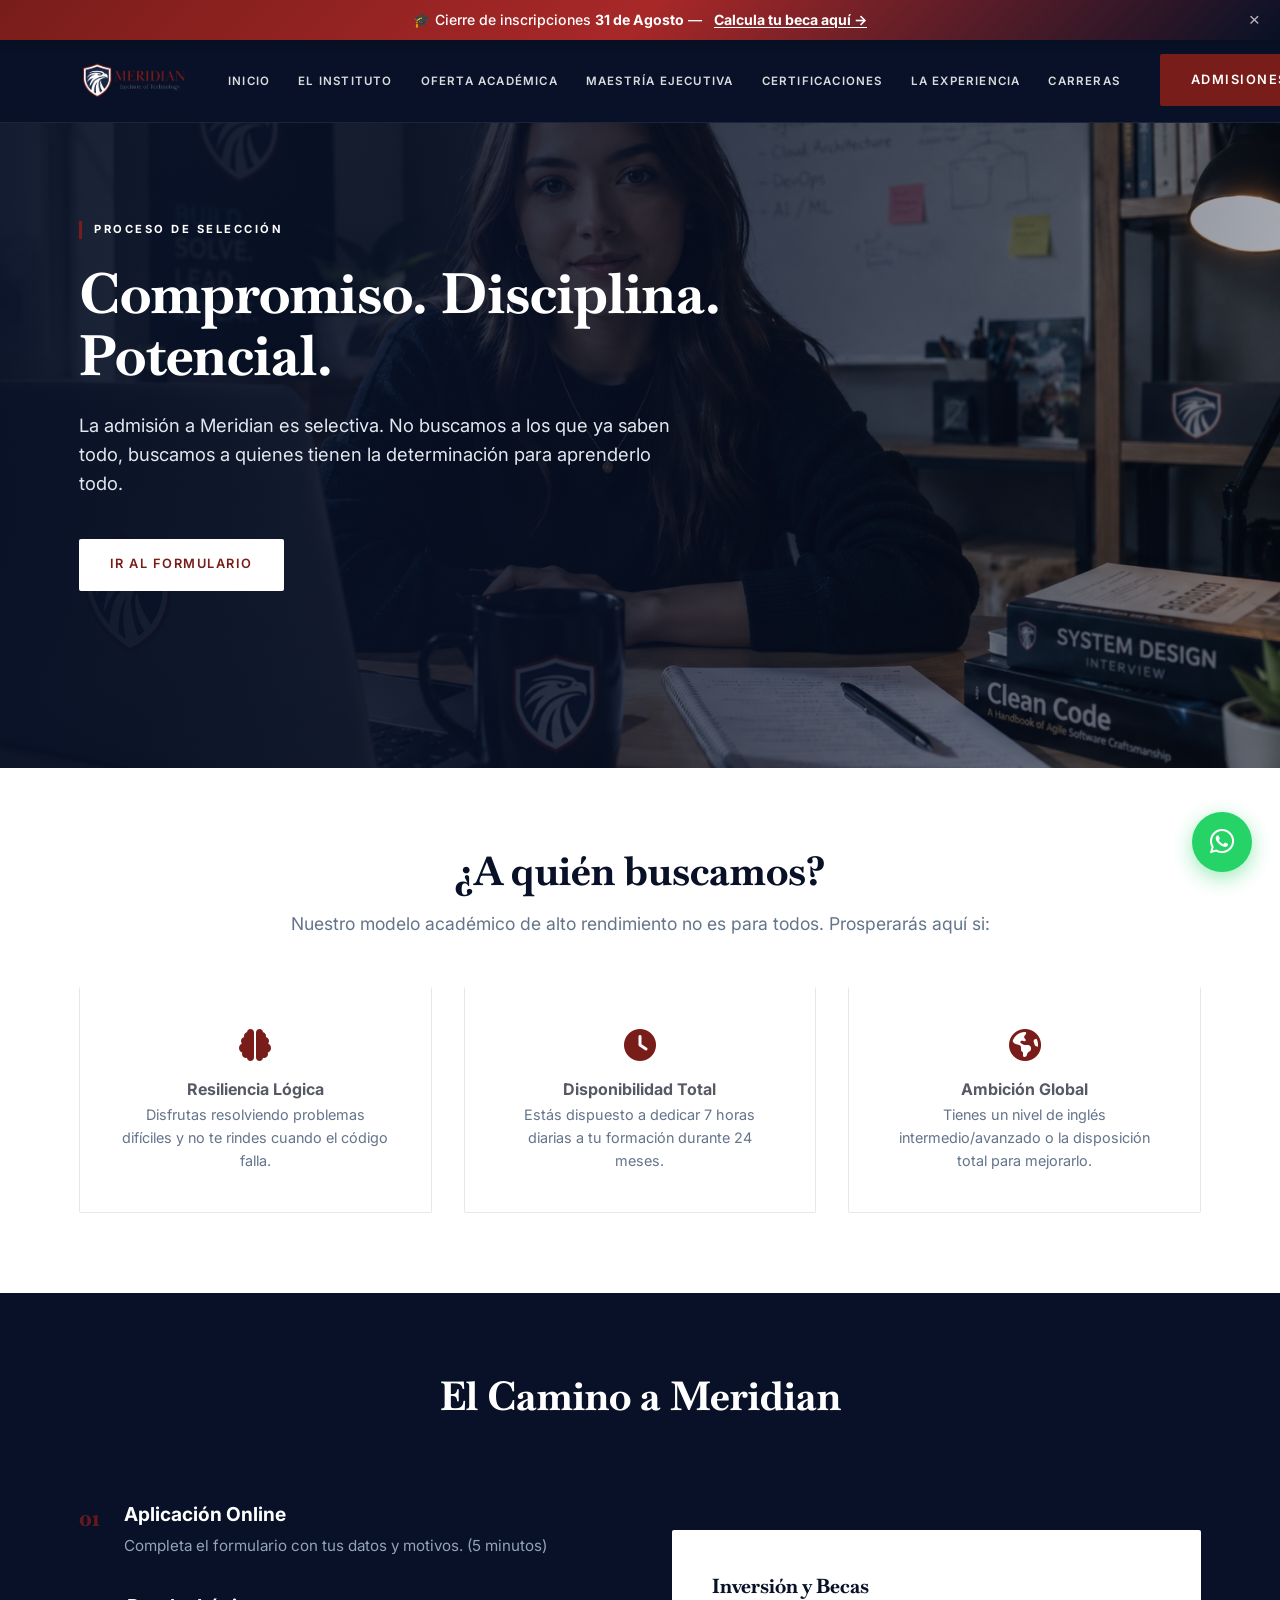
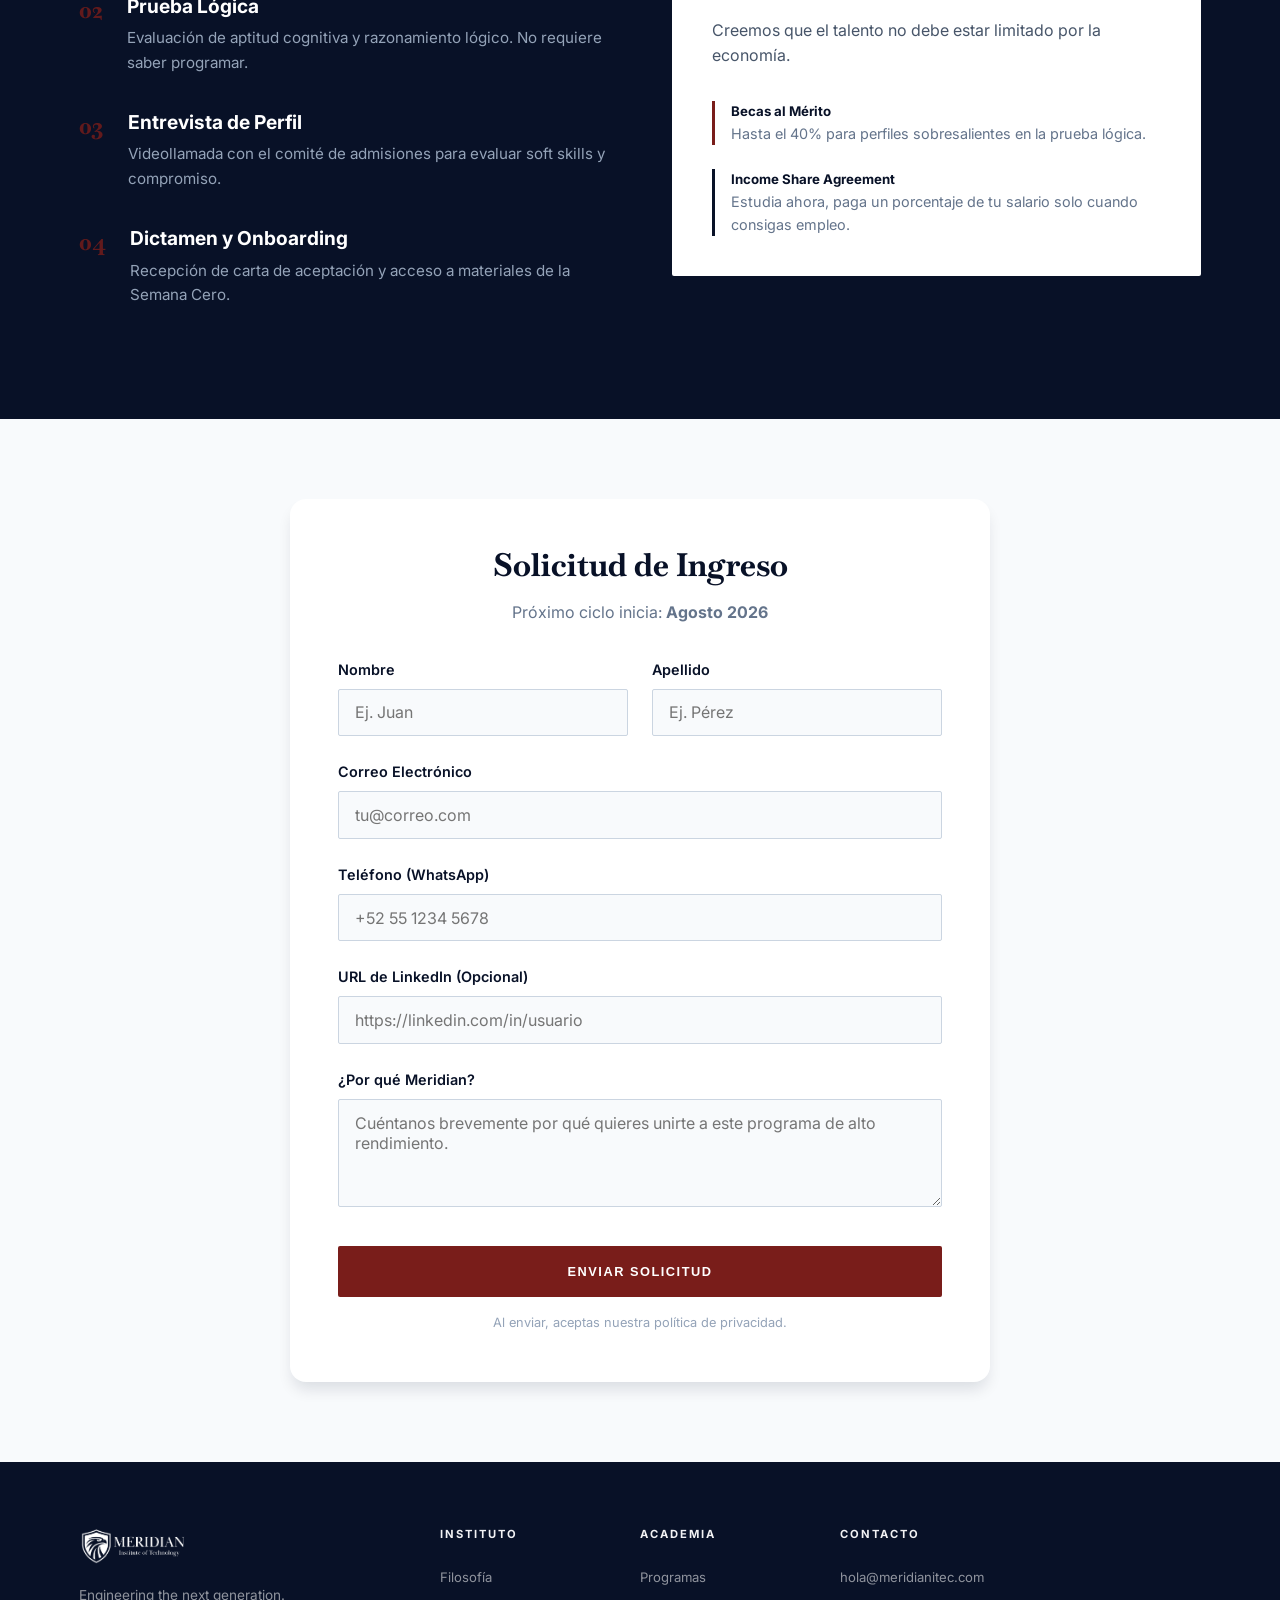
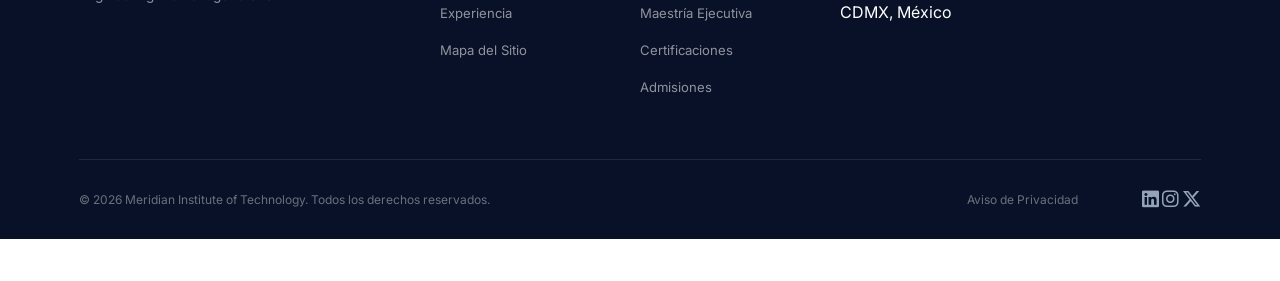
==== commit 06891a66: "feat: convertir el inicio en hub, portada de marca y enlace "Inicio" en el menú El inicio no adelant" ====
--- a/admissions.html
+++ b/admissions.html
@@ -9,11 +9,11 @@
     <title>Meridian Institute of Technology | Admisiones</title>
     <!-- Open Graph / Social Media Metatags -->
     <meta property="og:type" content="website">
-    <meta property="og:url" content="https://meridian.edu.mx/admissions.html">
+    <meta property="og:url" content="https://meridianitec.com/admissions.html">
     <meta property="og:title" content="Meridian Institute of Technology | Admisiones">
     <meta property="og:description"
         content="Aplica a Meridian Institute of Technology. Proceso de admisión selectivo para ingenieros de alto rendimiento.">
-    <meta property="og:image" content="https://meridian.edu.mx/assets/social-share.jpg">
+    <meta property="og:image" content="https://meridianitec.com/assets/social-share.jpg">
 
     <link rel="icon" href="assets/meridian-logo-tab.png" type="image/png">
 
@@ -45,12 +45,13 @@
         <div class="container nav-container">
             <div class="logo">
                 <a href="index.html">
-                    <img src="assets/logo-meridian.jpg" alt="Meridian Institute of Technology Logo">
+                    <img decoding="async" src="assets/logo-meridian.jpg" alt="Meridian Institute of Technology Logo">
                 </a>
             </div>
 
             <nav class="main-nav">
                 <ul class="nav-list">
+                    <li><a href="index.html" class="nav-link">Inicio</a></li>
                     <li><a href="institute.html" class="nav-link">El Instituto</a></li>
                     <li><a href="programs.html" class="nav-link">Oferta Académica</a></li>
                     <li><a href="maestria-ejecutiva.html" class="nav-link">Maestría Ejecutiva</a></li>
@@ -74,7 +75,7 @@
         <section class="hero-section">
             <div class="hero-bg-overlay"></div>
             <!-- Imagen sugerida: Alguien concentrado trabajando o arquitectura moderna -->
-            <img src="assets/admissions-bg.jpg" alt="Campus Meridian" class="hero-bg-img" width="1920" height="1080">
+            <img fetchpriority="high" decoding="async" src="assets/admissions-bg.jpg" alt="Campus Meridian" class="hero-bg-img" width="1920" height="1080">
 
             <div class="container hero-content">
                 <span class="hero-eyebrow">Proceso de Selección</span>
@@ -277,7 +278,7 @@
         <div class="container">
             <div class="footer-top">
                 <div class="footer-brand">
-                    <img src="assets/logo-meridian-bco.png" alt="Meridian Logo" class="footer-logo">
+                    <img loading="lazy" decoding="async" src="assets/logo-meridian-bco.png" alt="Meridian Logo" class="footer-logo">
                     <p>Engineering the next generation.</p>
                 </div>
 
--- a/style.css
+++ b/style.css
@@ -2810,4 +2810,295 @@
     body:has(.sticky-promo-bar:not(.promo-bar-hidden)) .main-header {
         top: 34px;
     }
-}+}
+
+/* =========================================
+   12. PORTADA DEL INDEX (HERO COVER)
+   Variante centrada tipo "cover" de presentación comercial:
+   logo grande + mensaje breve. Se usa SOLO en index.html
+   (.hero-section.hero-cover); el resto de páginas conserva
+   el hero alineado a la izquierda.
+   ========================================= */
+.hero-cover {
+    text-align: center;
+    justify-content: center;
+}
+
+/* El overlay por defecto es un degradado izquierda->derecha pensado para
+   texto alineado a la izquierda. En la portada centramos la atención. */
+.hero-cover .hero-bg-overlay {
+    background: radial-gradient(ellipse at 50% 45%,
+            rgba(8, 17, 39, 0.62) 0%,
+            rgba(8, 17, 39, 0.88) 55%,
+            rgba(8, 17, 39, 0.97) 100%);
+}
+
+.hero-cover-content {
+    max-width: 880px;
+    margin: 0 auto;
+    display: flex;
+    flex-direction: column;
+    align-items: center;
+}
+
+.hero-cover-logo {
+    width: min(500px, 74vw);
+    height: auto;
+    margin-bottom: 2rem;
+}
+
+.hero-cover-tagline {
+    font-family: var(--font-body);
+    text-transform: uppercase;
+    letter-spacing: 4px;
+    font-size: 0.72rem;
+    font-weight: 700;
+    color: #cbd5e1;
+    margin-bottom: 2rem;
+    padding-bottom: 1.75rem;
+    position: relative;
+}
+
+.hero-cover-tagline::after {
+    content: "";
+    position: absolute;
+    bottom: 0;
+    left: 50%;
+    transform: translateX(-50%);
+    width: 56px;
+    height: 2px;
+    background: var(--primary-color);
+}
+
+.hero-cover-title {
+    font-family: var(--font-display);
+    font-size: 2.9rem;
+    line-height: 1.15;
+    font-weight: 700;
+    color: white;
+    margin-bottom: 1.25rem;
+}
+
+.hero-cover-text {
+    font-size: 1.1rem;
+    line-height: 1.7;
+    color: #e2e8f0;
+    max-width: 620px;
+    margin: 0 auto 2.5rem;
+}
+
+.hero-cover-buttons {
+    display: flex;
+    gap: 1rem;
+    justify-content: center;
+    flex-wrap: wrap;
+}
+
+/* =========================================
+   13. SECCIONES RESUMEN DEL INDEX (HUB)
+   El inicio funciona como índice comercial: cada bloque adelanta
+   el contenido de otra página y enlaza a ella, para no duplicar
+   información ni dejarla escondida.
+   ========================================= */
+.grid-2-col {
+    display: grid;
+    grid-template-columns: repeat(2, 1fr);
+    gap: 2rem;
+}
+
+/* Tarjeta de programa (adelanto de programs.html / maestria-ejecutiva.html) */
+.program-card {
+    display: flex;
+    flex-direction: column;
+    background: white;
+    border: 1px solid #e5e7eb;
+    border-top: 3px solid var(--primary-color);
+    border-radius: var(--border-radius);
+    padding: 2.5rem;
+    transition: var(--transition);
+}
+
+.program-card:hover {
+    box-shadow: var(--shadow-lg);
+    transform: translateY(-4px);
+}
+
+.program-card-eyebrow {
+    text-transform: uppercase;
+    letter-spacing: 2px;
+    font-size: 0.68rem;
+    font-weight: 700;
+    color: var(--primary-color);
+    margin-bottom: 0.85rem;
+}
+
+.program-card-title {
+    font-family: var(--font-display);
+    font-size: 1.75rem;
+    line-height: 1.2;
+    color: var(--text-strong);
+    margin-bottom: 0.85rem;
+}
+
+.program-card-text {
+    color: var(--text-main);
+    margin-bottom: 1.75rem;
+}
+
+.program-card-stats {
+    display: flex;
+    flex-wrap: wrap;
+    gap: 1.75rem;
+    padding: 1.25rem 0;
+    border-top: 1px solid #e5e7eb;
+    border-bottom: 1px solid #e5e7eb;
+    margin-bottom: 1.75rem;
+}
+
+.program-stat-num {
+    font-family: var(--font-display);
+    font-size: 1.5rem;
+    line-height: 1;
+    color: var(--primary-color);
+    margin-bottom: 0.3rem;
+}
+
+.program-stat-label {
+    text-transform: uppercase;
+    letter-spacing: 1px;
+    font-size: 0.65rem;
+    font-weight: 600;
+    color: var(--text-muted);
+}
+
+/* Empuja el enlace al pie de la tarjeta para alinear ambas columnas */
+.program-card .link-arrow {
+    margin-top: auto;
+}
+
+/* Chips de certificaciones (adelanto de certifications.html) */
+.cert-chip-grid {
+    display: flex;
+    flex-wrap: wrap;
+    justify-content: center;
+    gap: 0.65rem;
+    margin-bottom: 2.5rem;
+}
+
+.cert-chip {
+    display: inline-flex;
+    align-items: center;
+    gap: 0.5rem;
+    background: white;
+    border: 1px solid #e5e7eb;
+    border-radius: var(--border-radius);
+    padding: 0.6rem 1.1rem;
+    font-size: 0.82rem;
+    font-weight: 500;
+    color: var(--text-strong);
+}
+
+.cert-chip i {
+    color: var(--primary-color);
+    font-size: 0.85rem;
+}
+
+/* Enlace de sección centrado, para cerrar cada bloque resumen del index */
+.link-arrow-center {
+    justify-content: center;
+    margin-top: 2.5rem;
+}
+
+/* Sobre fondo oscuro el rojo institucional no contrasta: usamos blanco */
+.dark-bg .link-arrow {
+    color: #ffffff;
+}
+
+.dark-bg .link-arrow:hover {
+    color: #cbd5e1;
+}
+
+/* Pasos del proceso de admisión (adelanto de admissions.html) */
+.steps-row {
+    display: grid;
+    grid-template-columns: repeat(4, 1fr);
+    gap: 1.5rem;
+    margin-bottom: 2.5rem;
+}
+
+.step-mini-num {
+    font-family: var(--font-display);
+    font-size: 1.6rem;
+    color: var(--primary-color);
+    line-height: 1;
+    margin-bottom: 0.5rem;
+}
+
+.step-mini-title {
+    font-weight: 600;
+    color: var(--text-strong);
+    margin-bottom: 0.35rem;
+}
+
+.step-mini-text {
+    font-size: 0.85rem;
+    color: var(--text-main);
+}
+
+/* Variantes sobre fondo oscuro */
+.dark-bg .step-mini-title {
+    color: white;
+}
+
+.dark-bg .step-mini-text {
+    color: #cbd5e1;
+}
+
+.dark-bg .cert-chip {
+    background: rgba(255, 255, 255, 0.06);
+    border-color: rgba(255, 255, 255, 0.18);
+    color: white;
+}
+
+@media (max-width: 900px) {
+    .grid-2-col {
+        grid-template-columns: 1fr;
+    }
+
+    .steps-row {
+        grid-template-columns: repeat(2, 1fr);
+    }
+}
+
+@media (max-width: 768px) {
+    .hero-cover-title {
+        font-size: 2rem;
+    }
+
+    .hero-cover-text {
+        font-size: 1rem;
+    }
+
+    .hero-cover-logo {
+        margin-bottom: 1.5rem;
+    }
+
+    .hero-cover-buttons {
+        flex-direction: column;
+        width: 100%;
+    }
+
+    .hero-cover-buttons .btn {
+        width: 100%;
+    }
+
+    .program-card {
+        padding: 1.75rem;
+    }
+}
+
+@media (max-width: 480px) {
+    .steps-row {
+        grid-template-columns: 1fr;
+    }
+}
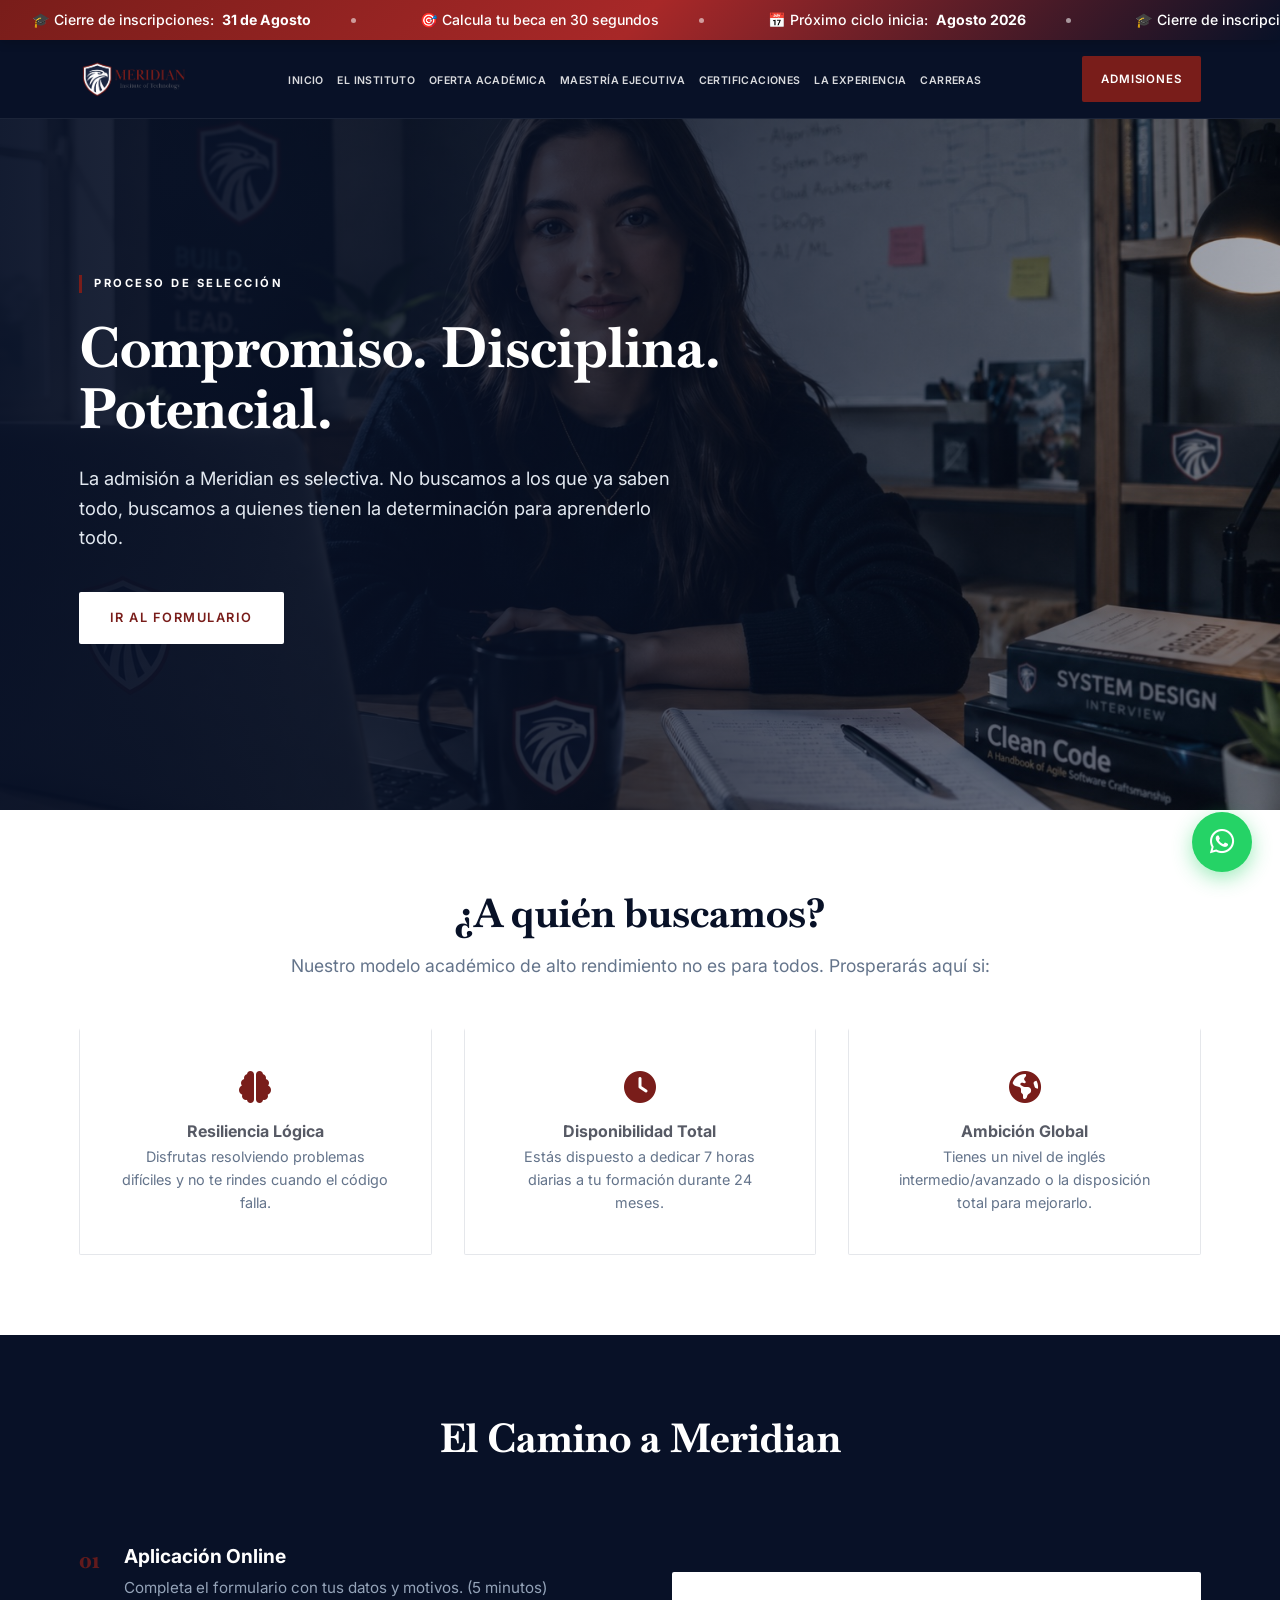
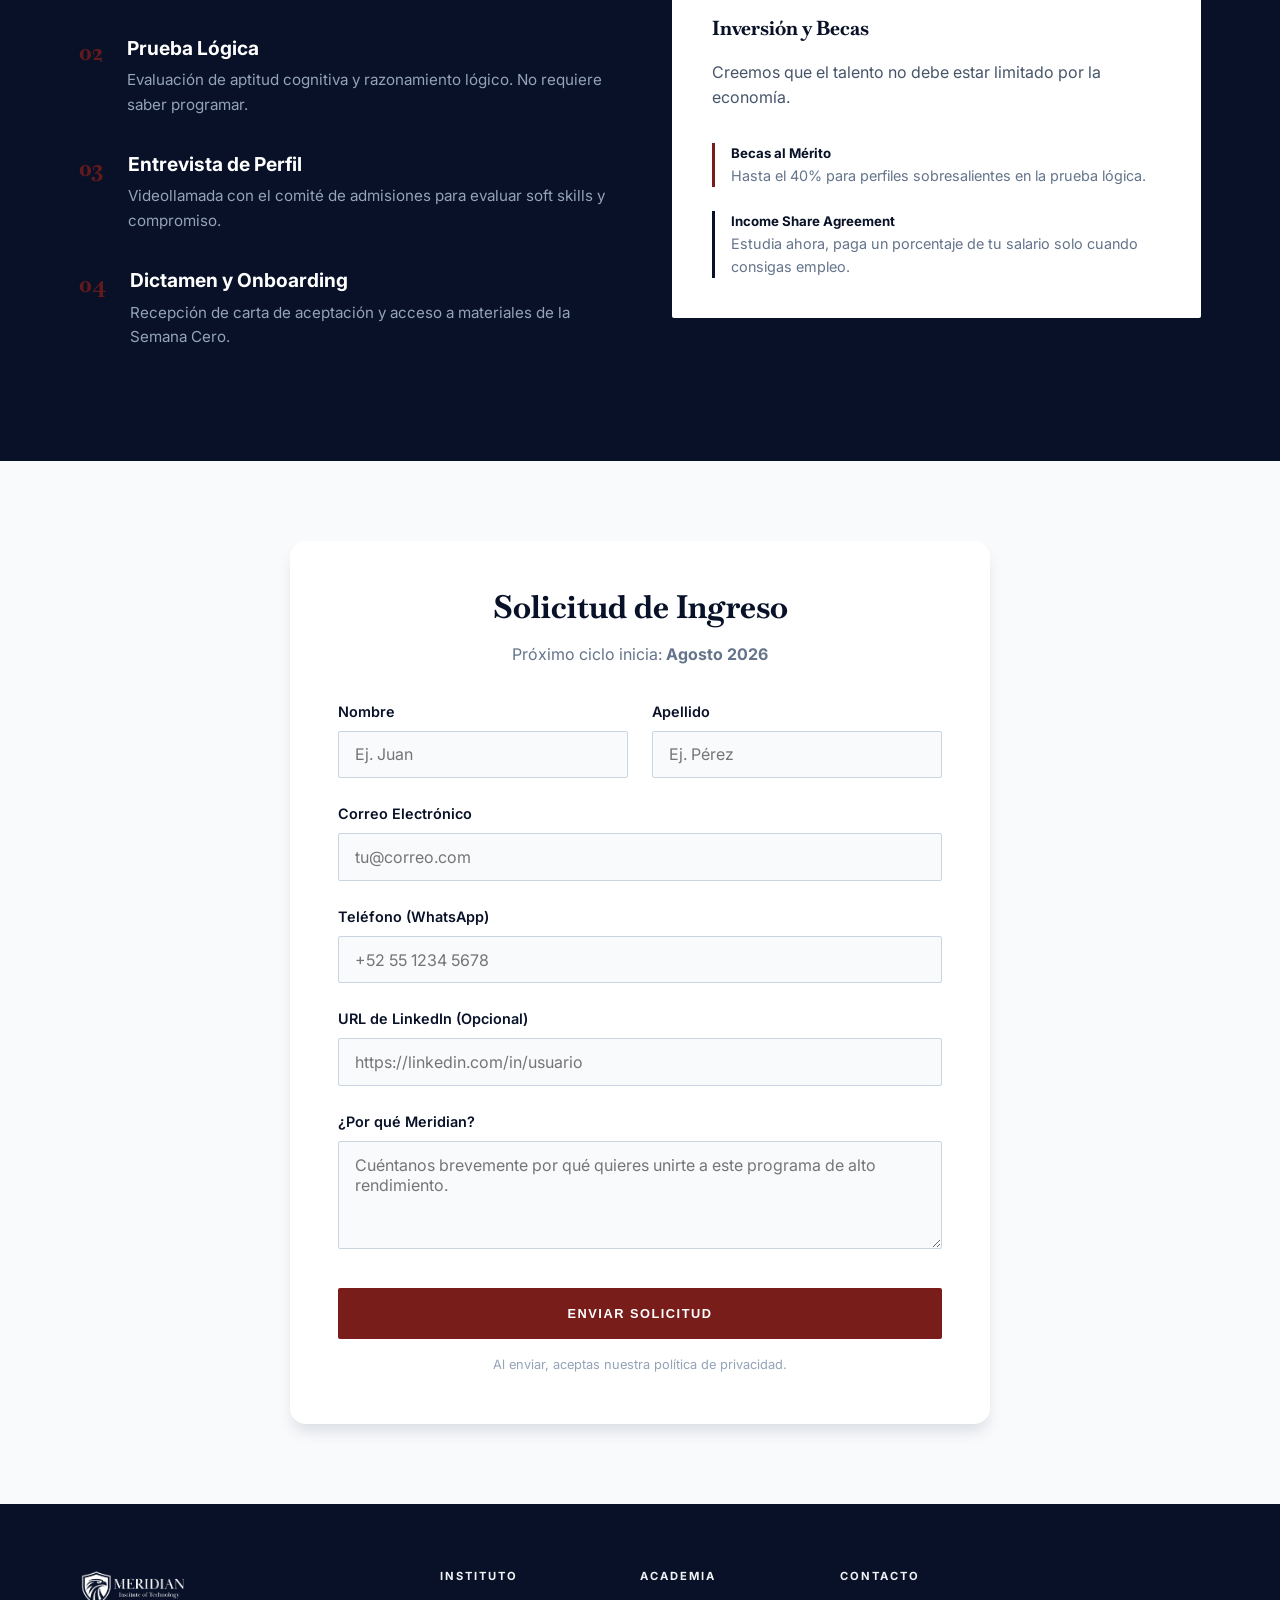
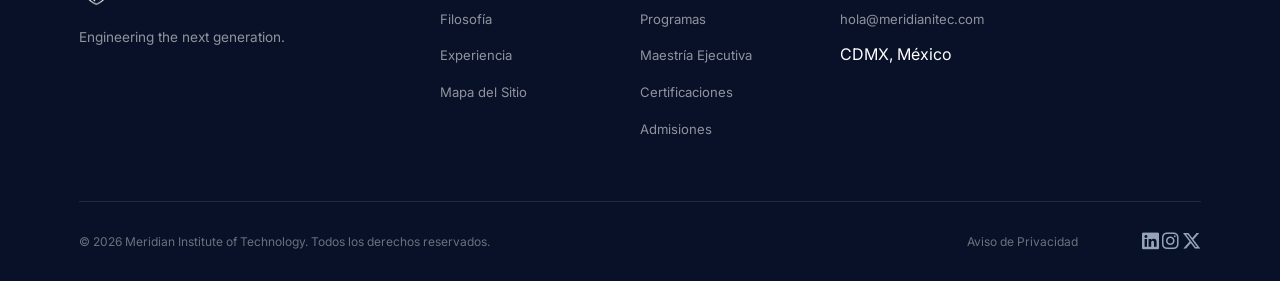
==== commit 6026cc5a: "feat: barra promocional convertida en marquesina permanente La barra podía cerrarse y quedaba descar" ====
--- a/admissions.html
+++ b/admissions.html
@@ -33,11 +33,21 @@
 
 <body>
 
-    <!-- STICKY PROMO BAR -->
+    <!-- MARQUESINA PROMOCIONAL
+         Dos sets idénticos: la animación desplaza -50% para el bucle continuo.
+         Si se edita un mensaje hay que tocarlo en AMBOS sets o el bucle salta.
+         El segundo set va aria-hidden para no leerlo dos veces. -->
     <div id="promo-bar" class="sticky-promo-bar">
-        <span>🎓 Cierre de inscripciones <strong>31 de Agosto</strong> —</span>
-        <a href="index.html#calculadora-becas">Calcula tu beca aquí →</a>
-        <button id="promo-bar-close" class="promo-bar-close" aria-label="Cerrar">×</button>
+        <a class="promo-marquee" href="index.html#calculadora-becas">
+            <div class="promo-marquee-track">
+                <span class="promo-item">🎓 Cierre de inscripciones: <strong>31 de Agosto</strong></span>
+                <span class="promo-item">🎯 Calcula tu beca en 30 segundos</span>
+                <span class="promo-item">📅 Próximo ciclo inicia: <strong>Agosto 2026</strong></span>
+                <span class="promo-item" aria-hidden="true">🎓 Cierre de inscripciones: <strong>31 de Agosto</strong></span>
+                <span class="promo-item" aria-hidden="true">🎯 Calcula tu beca en 30 segundos</span>
+                <span class="promo-item" aria-hidden="true">📅 Próximo ciclo inicia: <strong>Agosto 2026</strong></span>
+            </div>
+        </a>
     </div>
 
     <!-- NAV -->
--- a/style.css
+++ b/style.css
@@ -28,6 +28,32 @@
     --transition: all 0.3s ease;
     --shadow-sm: 0 4px 6px -1px rgba(8, 17, 39, 0.08);
     --shadow-lg: 0 10px 15px -3px rgba(8, 17, 39, 0.12);
+
+    /* Alto del "chrome" fijo (barra promo + header).
+       Ambos son position:fixed, así que no ocupan lugar en el flujo y el
+       contenido pasa por debajo si nadie reserva su espacio.
+       main.js mide los valores reales y sobrescribe estas variables en cada
+       resize, así que sirven para cualquier breakpoint sin tocar el CSS.
+       Los valores de aquí son solo el respaldo antes de que corra el script. */
+    --promo-h: 40px;
+    --header-h: 84px;
+    --chrome-h: calc(var(--promo-h) + var(--header-h));
+}
+
+/* Respaldo para el primer pintado en móvil, antes de que main.js mida.
+   Solo evita un reajuste de unos pocos píxeles al cargar; el valor real lo
+   sigue fijando la medición, así que no hay que mantenerlo exacto. */
+@media (max-width: 768px) {
+    :root {
+        --promo-h: 35px;
+        --header-h: 74px;
+    }
+}
+
+/* Las anclas internas (#calculadora-becas, #propuesta, ...) aterrizarían
+   debajo del header fijo sin este margen de scroll. */
+[id] {
+    scroll-margin-top: calc(var(--chrome-h) + 1rem);
 }
 
 * {
@@ -159,7 +185,11 @@
    ========================================= */
 .main-header {
     position: fixed;
-    top: 0;
+    /* Se apoya justo debajo de la marquesina, cuyo alto real mide main.js.
+       Sin transición a propósito: la marquesina es permanente, así que este
+       valor no cambia en uso. Animarlo hacía que el header se deslizara en
+       cada carga de página, al pasar del valor de respaldo al medido. */
+    top: var(--promo-h);
     left: 0;
     width: 100%;
     z-index: 1000;
@@ -246,15 +276,20 @@
    ========================================= */
 .hero-section {
     position: relative;
-    height: 90vh;
-    /* Casi pantalla completa */
-    min-height: 600px;
     display: flex;
     align-items: center;
     color: white;
-    margin-top: -80px;
-    /* Compensa el header fixed */
-    padding-top: 80px;
+    /* Reserva el alto real del chrome fijo para que el contenido quede
+       centrado en el espacio VISIBLE y nunca por debajo del header.
+       Antes esto se hacía con margin-top negativo y padding-top fijos que
+       se redefinían en cada breakpoint con valores distintos: por eso el
+       logo de la portada quedaba tapado. */
+    padding-top: calc(var(--chrome-h) + 2rem);
+    padding-bottom: 3rem;
+    /* height:auto + min-height deja crecer el hero si el contenido no cabe
+       (p. ej. móvil en horizontal) en vez de recortarlo. */
+    height: auto;
+    min-height: 90vh;
 }
 
 .hero-bg-img {
@@ -702,6 +737,39 @@
 /* =========================================
    8. RESPONSIVE MEDIA QUERIES
    ========================================= */
+
+/* --- LAPTOP INTERMEDIO (1101px–1400px) ---
+   El menú tiene 7 enlaces más el botón de Admisiones. Como .nav-list usa
+   flex-wrap:nowrap y los enlaces white-space:nowrap, la barra no se encoge:
+   desborda, y el botón quedaba fuera de pantalla en anchos de laptop muy
+   comunes (1280, 1152...). Aquí se compacta el espaciado para que quepa.
+   Se compacta en vez de adelantar el menú hamburguesa, que en una laptop
+   sería peor experiencia. Si algún día se añade otro enlace, hay que volver
+   a medir este rango. */
+@media (min-width: 1101px) and (max-width: 1400px) {
+    .nav-container {
+        gap: 1rem;
+    }
+
+    .nav-list {
+        gap: 0.85rem;
+    }
+
+    .nav-link {
+        font-size: 0.66rem;
+        letter-spacing: 0.4px;
+    }
+
+    .nav-actions {
+        gap: 0.6rem;
+    }
+
+    .nav-actions .btn {
+        padding: 0.75rem 1.1rem;
+        font-size: 0.72rem;
+        letter-spacing: 0.8px;
+    }
+}
 
 /* --- TABLET / SMALL DESKTOP (≤1100px) --- */
 @media (max-width: 1100px) {
@@ -798,11 +866,8 @@
 /* --- MOBILE (≤768px) --- */
 @media (max-width: 768px) {
     .hero-section {
-        height: auto;
         min-height: 70vh;
-        padding-top: 160px;
         padding-bottom: 3rem;
-        margin-top: 0;
     }
 
     .hero-title {
@@ -936,7 +1001,6 @@
 @media (max-width: 480px) {
     .hero-section {
         min-height: 60vh;
-        padding-top: 150px;
         padding-bottom: 2rem;
     }
 
@@ -1022,22 +1086,6 @@
         border-radius: 22px;
     }
 
-    /* Sticky promo bar — keep single line */
-    .sticky-promo-bar {
-        font-size: 0.72rem;
-        gap: 0.4rem;
-        padding: 0.5rem 2.5rem 0.5rem 0.75rem;
-        flex-wrap: nowrap;
-        justify-content: center;
-        white-space: nowrap;
-        overflow: hidden;
-    }
-
-    .sticky-promo-bar span {
-        overflow: hidden;
-        text-overflow: ellipsis;
-    }
-
     /* Scholarship wizard */
     .scholarship-wizard,
     .vocational-test {
@@ -1109,10 +1157,6 @@
 
 /* --- ULTRA SMALL MOBILE (≤360px) --- */
 @media (max-width: 360px) {
-    .hero-section {
-        padding-top: 165px;
-    }
-
     .hero-title {
         font-size: 1.4rem;
     }
@@ -1162,9 +1206,7 @@
 /* --- LANDSCAPE PHONES --- */
 @media (max-height: 500px) and (orientation: landscape) {
     .hero-section {
-        height: auto;
         min-height: auto;
-        padding-top: 100px;
         padding-bottom: 2rem;
     }
 
@@ -1798,7 +1840,10 @@
 }
 
 /* =========================================
-   12. STICKY PROMO BAR
+   12. MARQUESINA PROMOCIONAL
+   Barra fija superior con los mensajes desplazándose en bucle continuo.
+   No lleva botón de cierre a propósito: al ser permanente, --promo-h nunca
+   cambia y el header no da saltos al cargar cada página.
    ========================================= */
 .sticky-promo-bar {
     position: fixed;
@@ -1808,59 +1853,89 @@
     z-index: 1100;
     background: linear-gradient(135deg, var(--primary-color) 0%, #a82828 50%, var(--secondary-color) 100%);
     color: white;
-    padding: 0.55rem 1rem;
-    text-align: center;
     font-size: 0.88rem;
     font-weight: 500;
-    display: flex;
+    padding: 0.55rem 0;
+    overflow: hidden;
+    box-shadow: 0 2px 10px rgba(0, 0, 0, 0.2);
+}
+
+/* Toda la barra es el enlace. El texto se mueve, pero el área clicable no:
+   así no hay que perseguir un objetivo en movimiento para pulsarlo. */
+.promo-marquee {
+    display: block;
+    color: inherit;
+    text-decoration: none;
+}
+
+.promo-marquee-track {
+    display: flex;
+    width: max-content;
+    animation: promoScroll 30s linear infinite;
+}
+
+.promo-item {
+    display: inline-flex;
     align-items: center;
-    justify-content: center;
-    gap: 0.75rem;
-    transition: transform 0.4s ease, opacity 0.4s ease;
-    box-shadow: 0 2px 10px rgba(0,0,0,0.2);
-}
-
-.sticky-promo-bar a {
-    color: white;
-    font-weight: 700;
-    text-decoration: underline;
-    text-underline-offset: 2px;
-}
-
-.sticky-promo-bar a:hover {
-    color: rgba(255, 255, 255, 0.8);
-}
-
-.promo-bar-close {
-    background: none;
-    border: none;
-    color: white;
-    font-size: 1.2rem;
-    cursor: pointer;
-    padding: 0 0.25rem;
-    opacity: 0.7;
-    transition: opacity 0.2s;
-    position: absolute;
-    right: 1rem;
-}
-
-.promo-bar-close:hover {
-    opacity: 1;
-}
-
-.promo-bar-hidden {
-    transform: translateY(-100%);
-    opacity: 0;
-}
-
-/* Offset header when promo bar is visible */
-body:has(.sticky-promo-bar:not(.promo-bar-hidden)) .main-header {
-    top: 38px;
-}
-
-body:has(.sticky-promo-bar:not(.promo-bar-hidden)) .hero-section {
-    margin-top: -42px;
-}
+    gap: 0.5rem;
+    padding: 0 2rem;
+    white-space: nowrap;
+}
+
+/* Punto separador entre mensajes */
+.promo-item::after {
+    content: "";
+    width: 5px;
+    height: 5px;
+    border-radius: 50%;
+    background: rgba(255, 255, 255, 0.55);
+    margin-left: 2rem;
+}
+
+@keyframes promoScroll {
+    from {
+        transform: translateX(0);
+    }
+
+    to {
+        transform: translateX(-50%);
+    }
+}
+
+/* Se detiene al pasar el cursor o al enfocar con teclado, para poder leerla */
+.promo-marquee:hover .promo-marquee-track,
+.promo-marquee:focus-visible .promo-marquee-track {
+    animation-play-state: paused;
+}
+
+.promo-marquee:focus-visible {
+    outline: 2px solid white;
+    outline-offset: -3px;
+}
+
+/* El texto en movimiento perpetuo es un problema para quien tiene
+   sensibilidad al movimiento y, sin botón de cierre, no habría forma de
+   pararlo. Si el sistema lo pide, la marquesina se detiene y queda un solo
+   mensaje centrado. */
+@media (prefers-reduced-motion: reduce) {
+    .promo-marquee-track {
+        animation: none;
+        width: 100%;
+        justify-content: center;
+    }
+
+    .promo-item:not(:first-child) {
+        display: none;
+    }
+
+    .promo-item::after {
+        display: none;
+    }
+}
+
+/* El desplazamiento del header y del hero ya no se hace aquí con valores
+   fijos: sale de --promo-h / --chrome-h, que main.js mantiene al día con el
+   alto real de la barra. */
 
 /* =========================================
    13. WHATSAPP FLOATING BUTTON
@@ -2478,14 +2553,20 @@
     transform: scale(1.12);
 }
 
+/* La tarjeta del badge va SIEMPRE en blanco, a propósito.
+   Los badges oficiales llegan en formatos impredecibles: unos con fondo
+   transparente, otros en JPEG con fondo blanco y texto oscuro (Swift, ATC).
+   Sobre fondo oscuro esos últimos se veían como recortes pegados y no se les
+   puede quitar el fondo sin volver ilegible su texto. Con la tarjeta blanca
+   cualquier badge encaja sin tratamiento especial, sea cual sea su formato. */
 .badge-img {
     width: 110px;
     height: 110px;
     object-fit: contain;
     border-radius: 12px;
-    background: rgba(255,255,255,0.05);
+    background: #ffffff;
     padding: 10px;
-    border: 1px solid rgba(255,255,255,0.08);
+    border: 1px solid rgba(255, 255, 255, 0.15);
     transition: box-shadow 0.3s ease, border-color 0.3s ease;
 }
 
@@ -2755,9 +2836,23 @@
    17. RESPONSIVE — Conversion Components
    ========================================= */
 @media (max-width: 768px) {
+    /* Marquesina: en pantallas chicas se acortan los espacios y se acelera un
+       poco, porque cabe menos texto a la vista. */
     .sticky-promo-bar {
-        font-size: 0.78rem;
-        padding: 0.5rem 2.5rem 0.5rem 0.75rem;
+        font-size: 0.75rem;
+        padding: 0.5rem 0;
+    }
+
+    .promo-item {
+        padding: 0 1.25rem;
+    }
+
+    .promo-item::after {
+        margin-left: 1.25rem;
+    }
+
+    .promo-marquee-track {
+        animation-duration: 22s;
     }
 
     .whatsapp-fab {
@@ -2805,10 +2900,6 @@
 
     .avg-display .avg-number {
         font-size: 2.5rem;
-    }
-
-    body:has(.sticky-promo-bar:not(.promo-bar-hidden)) .main-header {
-        top: 34px;
     }
 }
 
@@ -3003,6 +3094,27 @@
     font-size: 0.85rem;
 }
 
+/* Rejilla estática de badges, para cuando son pocos y caben todos a la vista
+   (la Maestría son 5). Reutiliza la tarjeta blanca de .badge-img; no lleva
+   animación porque no hay nada que desplazar. */
+.badge-static-grid {
+    display: flex;
+    flex-wrap: wrap;
+    justify-content: center;
+    gap: 2.5rem;
+    margin-top: 1rem;
+}
+
+/* Sobre fondo claro la etiqueta necesita más contraste que en el carrusel oscuro */
+.badge-static-grid .badge-label {
+    color: var(--text-main);
+}
+
+/* Y la tarjeta blanca necesita un borde visible cuando el fondo también es claro */
+.badge-static-grid .badge-img {
+    border-color: #e5e7eb;
+}
+
 /* Enlace de sección centrado, para cerrar cada bloque resumen del index */
 .link-arrow-center {
     justify-content: center;
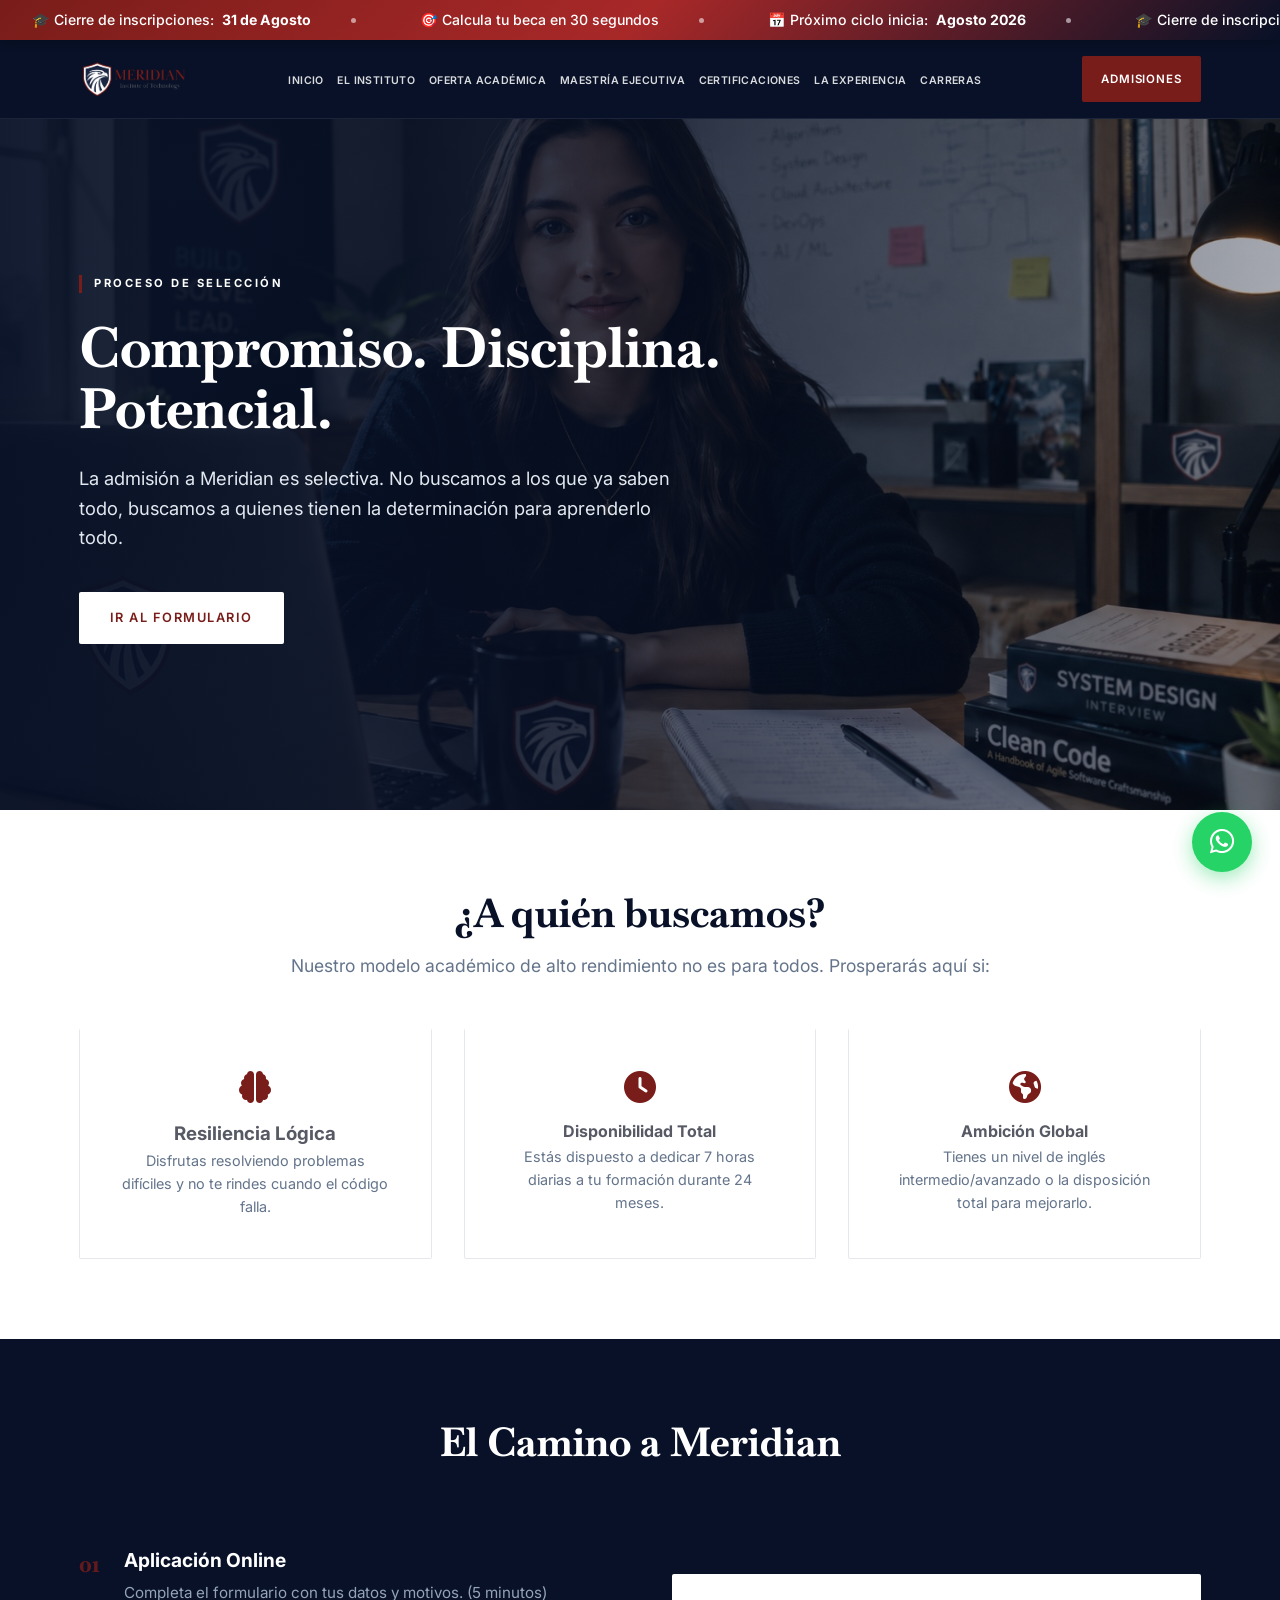
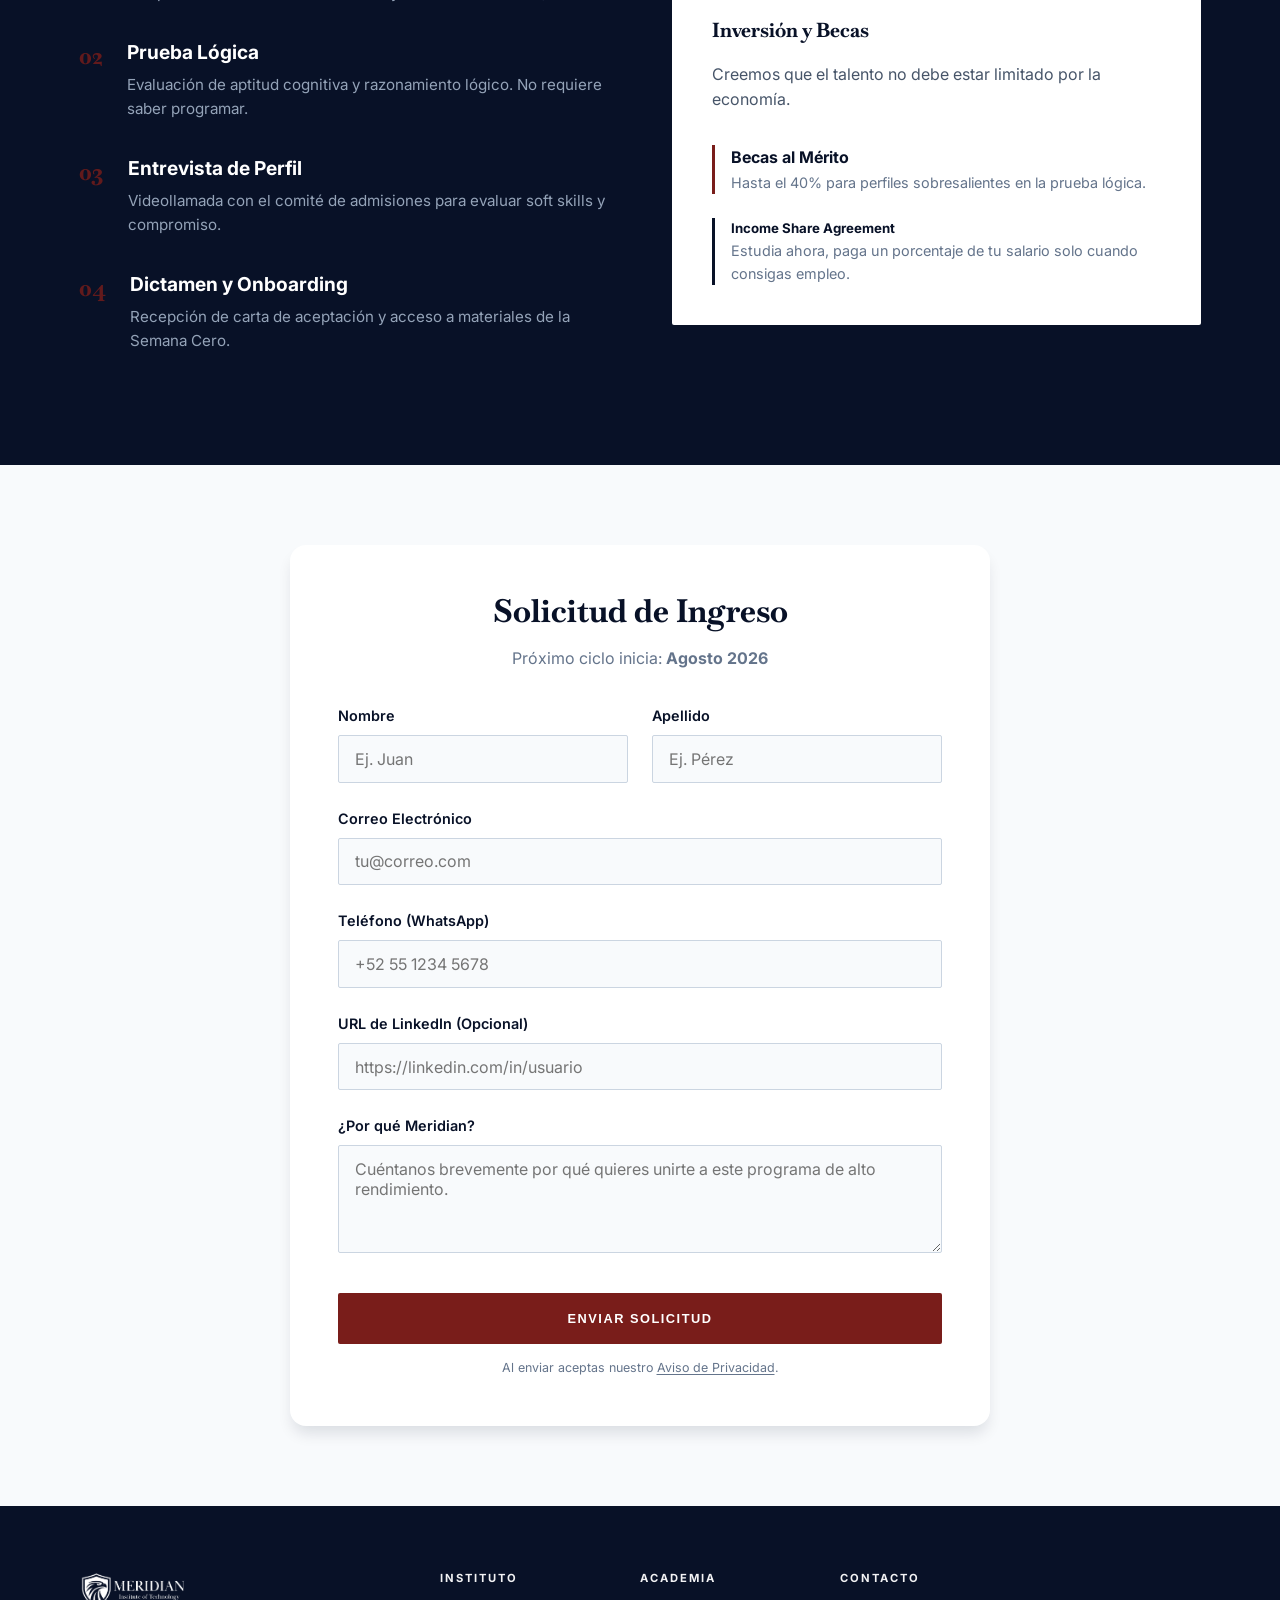
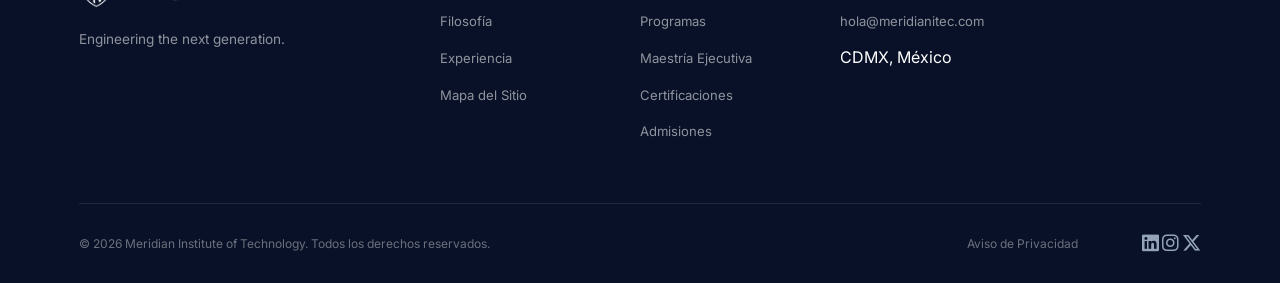
==== commit a2e1ac47: "fix: remediar 13 hallazgos de la auditoría (accesibilidad, SEO, seguridad, rendimiento) Deriva del i" ====
--- a/admissions.html
+++ b/admissions.html
@@ -7,6 +7,7 @@
     <meta name="description"
         content="Aplica a Meridian Institute of Technology. Proceso de admisión selectivo para ingenieros de alto rendimiento.">
     <title>Meridian Institute of Technology | Admisiones</title>
+    <link rel="canonical" href="https://meridianitec.com/admissions.html">
     <!-- Open Graph / Social Media Metatags -->
     <meta property="og:type" content="website">
     <meta property="og:url" content="https://meridianitec.com/admissions.html">
@@ -20,12 +21,19 @@
     <!-- Google Fonts -->
     <link rel="preconnect" href="https://fonts.googleapis.com">
     <link rel="preconnect" href="https://fonts.gstatic.com" crossorigin>
-    <link
-        href="https://fonts.googleapis.com/css2?family=Baskervville:ital@0;1&family=Inter:wght@300;400;600&display=swap"
-        rel="stylesheet">
-
-    <!-- FontAwesome -->
-    <link rel="stylesheet" href="https://cdnjs.cloudflare.com/ajax/libs/font-awesome/6.4.0/css/all.min.css">
+    <link rel="preload" as="style" href="https://fonts.googleapis.com/css2?family=Baskervville:ital@0;1&family=Inter:wght@300;400;600&display=swap"
+        onload="this.onload=null;this.rel='stylesheet'">
+    <noscript><link rel="stylesheet" href="https://fonts.googleapis.com/css2?family=Baskervville:ital@0;1&family=Inter:wght@300;400;600&display=swap"></noscript>
+
+    <!-- FontAwesome — carga NO bloqueante. Son 100 KB de iconos decorativos que
+         estaban en la ruta crítica: el render-delay era el 84 % del LCP.
+         integrity+crossorigin verifican el archivo servido por el CDN (SRI).
+         El <noscript> mantiene los iconos si el JS está desactivado. -->
+    <link rel="preload" as="style" href="https://cdnjs.cloudflare.com/ajax/libs/font-awesome/6.5.1/css/all.min.css"
+        integrity="sha384-t1nt8BQoYMLFN5p42tRAtuAAFQaCQODekUVeKKZrEnEyp4H2R0RHFz0KWpmj7i8g" crossorigin="anonymous" referrerpolicy="no-referrer"
+        onload="this.onload=null;this.rel='stylesheet'">
+    <noscript><link rel="stylesheet" href="https://cdnjs.cloudflare.com/ajax/libs/font-awesome/6.5.1/css/all.min.css"
+        integrity="sha384-t1nt8BQoYMLFN5p42tRAtuAAFQaCQODekUVeKKZrEnEyp4H2R0RHFz0KWpmj7i8g" crossorigin="anonymous" referrerpolicy="no-referrer"></noscript>
 
     <!-- Hoja de Estilos Maestra -->
     <link rel="stylesheet" href="style.css">
@@ -85,7 +93,7 @@
         <section class="hero-section">
             <div class="hero-bg-overlay"></div>
             <!-- Imagen sugerida: Alguien concentrado trabajando o arquitectura moderna -->
-            <img fetchpriority="high" decoding="async" src="assets/admissions-bg.jpg" alt="Campus Meridian" class="hero-bg-img" width="1920" height="1080">
+            <img fetchpriority="high" decoding="async" src="assets/admissions-bg.jpg" srcset="assets/admissions-bg-960.jpg 960w, assets/admissions-bg.jpg 1920w" sizes="100vw" alt="Campus Meridian" class="hero-bg-img" width="1920" height="1080">
 
             <div class="container hero-content">
                 <span class="hero-eyebrow">Proceso de Selección</span>
@@ -112,7 +120,7 @@
                     <article class="card-feature">
                         <i class="fa-solid fa-brain"
                             style="font-size: 2rem; color: var(--primary-color); margin-bottom: 1rem;"></i>
-                        <h4>Resiliencia Lógica</h4>
+                        <h3>Resiliencia Lógica</h3>
                         <p style="font-size: 0.9rem; color: #64748b;">Disfrutas resolviendo problemas difíciles y no te
                             rindes cuando el código falla.</p>
                     </article>
@@ -147,7 +155,7 @@
                         <li class="process-item">
                             <span class="process-number">01</span>
                             <div class="process-info">
-                                <h4 style="color: white; font-size: 1.2rem;">Aplicación Online</h4>
+                                <h3 style="color: white; font-size: 1.2rem;">Aplicación Online</h3>
                                 <p style="color: #94a3b8;">Completa el formulario con tus datos y motivos. (5 minutos)
                                 </p>
                             </div>
@@ -155,7 +163,7 @@
                         <li class="process-item">
                             <span class="process-number">02</span>
                             <div class="process-info">
-                                <h4 style="color: white; font-size: 1.2rem;">Prueba Lógica</h4>
+                                <h3 style="color: white; font-size: 1.2rem;">Prueba Lógica</h3>
                                 <p style="color: #94a3b8;">Evaluación de aptitud cognitiva y razonamiento lógico. No
                                     requiere saber programar.</p>
                             </div>
@@ -163,7 +171,7 @@
                         <li class="process-item">
                             <span class="process-number">03</span>
                             <div class="process-info">
-                                <h4 style="color: white; font-size: 1.2rem;">Entrevista de Perfil</h4>
+                                <h3 style="color: white; font-size: 1.2rem;">Entrevista de Perfil</h3>
                                 <p style="color: #94a3b8;">Videollamada con el comité de admisiones para evaluar soft
                                     skills y compromiso.</p>
                             </div>
@@ -171,7 +179,7 @@
                         <li class="process-item">
                             <span class="process-number">04</span>
                             <div class="process-info">
-                                <h4 style="color: white; font-size: 1.2rem;">Dictamen y Onboarding</h4>
+                                <h3 style="color: white; font-size: 1.2rem;">Dictamen y Onboarding</h3>
                                 <p style="color: #94a3b8;">Recepción de carta de aceptación y acceso a materiales de la
                                     Semana Cero.</p>
                             </div>
@@ -191,7 +199,7 @@
                             <div
                                 style="border-left: 3px solid var(--primary-color); padding-left: 1rem; margin-bottom: 1.5rem;">
                                 <!-- Forzamos color oscuro en los títulos y párrafos internos -->
-                                <h5 style="font-weight: 700; color: var(--secondary-color);">Becas al Mérito</h5>
+                                <h4 style="font-weight: 700; color: var(--secondary-color);">Becas al Mérito</h4>
                                 <p style="font-size: 0.9rem; color: #64748b;">Hasta el 40% para perfiles sobresalientes
                                     en la prueba lógica.</p>
                             </div>
@@ -229,7 +237,12 @@
 
                         <!-- Configuraciones Ocultas de FormSubmit -->
                         <input type="hidden" name="_subject" value="Nueva Solicitud de Ingreso - Meridian">
-                        <input type="hidden" name="_captcha" value="false">
+                        <!-- Captcha de FormSubmit ACTIVO: este formulario usa POST nativo y puede
+                             tolerar la pantalla intermedia. En beca y vocacional sigue desactivado
+                             porque envían por fetch y el intersticial rompería el flujo en página. -->
+                        <!-- Honeypot antiabuso: invisible para personas, los bots lo rellenan.
+                             tabindex/aria-hidden lo sacan del recorrido de teclado y del lector. -->
+                        <input type="text" name="_honey" style="display:none" tabindex="-1" aria-hidden="true" autocomplete="off">
                         <!-- <input type="hidden" name="_next" value="https://tudominio.com/gracias.html"> (Opcional) -->
 
                         <!-- Nombre y Apellido -->
@@ -272,9 +285,7 @@
                         <div class="text-center" style="margin-top: 2rem;">
                             <button type="submit" class="btn btn-primary" style="width: 100%; padding: 1rem;">Enviar
                                 Solicitud</button>
-                            <p style="margin-top: 1rem; font-size: 0.8rem; color: #94a3b8;">
-                                Al enviar, aceptas nuestra política de privacidad.
-                            </p>
+                            <p class="form-privacy-note">Al enviar aceptas nuestro <a href="privacy.html">Aviso de Privacidad</a>.</p>
                         </div>
                     </form>
                 </div>
@@ -294,7 +305,7 @@
 
                 <div class="footer-links">
                     <div class="link-column">
-                        <h4>Instituto</h4>
+                        <h2>Instituto</h2>
                         <ul>
                             <li><a href="institute.html">Filosofía</a></li>
                             <li><a href="experience.html">Experiencia</a></li>
@@ -302,7 +313,7 @@
                         </ul>
                     </div>
                     <div class="link-column">
-                        <h4>Academia</h4>
+                        <h2>Academia</h2>
                         <ul>
                             <li><a href="programs.html">Programas</a></li>
                             <li><a href="maestria-ejecutiva.html">Maestría Ejecutiva</a></li>
@@ -311,7 +322,7 @@
                         </ul>
                     </div>
                     <div class="link-column">
-                        <h4>Contacto</h4>
+                        <h2>Contacto</h2>
                         <ul>
                             <li><a href="mailto:hola@meridianitec.com">hola@meridianitec.com</a></li>
                             <li>CDMX, México</li>
--- a/style.css
+++ b/style.css
@@ -17,7 +17,14 @@
     --text-main: #575A65;
     --text-strong: #081127;
     --text-light: #ffffff;
+    /* Texto atenuado. Cada token declara sobre qué fondo es válido, porque el
+       mismo gris que se lee bien sobre el navy falla el contraste sobre blanco.
+       Medido con WCAG 2.2 (AA exige 4.5:1 en texto normal):
+         --text-muted        #94a3b8 sobre #081127 → 7.05:1  ✓   sobre blanco → 2.56:1 ✗
+         --text-muted-light  #64748b sobre #ffffff → 4.76:1  ✓
+       Usar --text-muted SOLO sobre fondo oscuro. */
     --text-muted: #94a3b8;
+    --text-muted-light: #64748b;
 
     /* Tipografía */
     --font-display: 'Baskervville', serif;
@@ -464,7 +471,7 @@
     opacity: 0.8;
 }
 
-.process-info h4 {
+.process-info h3 {
     font-size: 1.1rem;
     margin-bottom: 0.3rem;
 }
@@ -483,15 +490,6 @@
     justify-content: center;
 }
 
-/* Partners (Logos) */
-.partners-label {
-    text-transform: uppercase;
-    font-size: 0.7rem;
-    font-weight: 700;
-    letter-spacing: 2.5px;
-    margin-bottom: 2rem;
-    color: var(--primary-color);
-}
 
 .logo-grid {
     display: flex;
@@ -676,7 +674,7 @@
     display: contents;
 }
 
-.link-column h4 {
+.link-column h2 {
     color: rgba(255, 255, 255, 0.95);
     margin-bottom: 1.25rem;
     font-family: var(--font-body);
@@ -1265,7 +1263,7 @@
     outline: none;
     border-color: var(--primary-color);
     background-color: white;
-    box-shadow: 0 0 0 3px rgba(138, 21, 56, 0.1);
+    box-shadow: 0 0 0 3px rgba(121, 29, 26, 0.1);
 }
 
 /* Ajuste móvil para formularios */
@@ -1393,7 +1391,7 @@
     left: 50%;
     transform: translateX(-50%);
     font-size: 0.6rem;
-    color: #94a3b8;
+    color: var(--text-muted-light);
 }
 
 .app-stat-row {
@@ -1580,11 +1578,6 @@
     text-align: center;
 }
 
-.cert-logo-small {
-    width: 30px;
-    margin: 0 auto 0.5rem;
-    opacity: 0.8;
-}
 
 .cert-title {
     font-family: var(--font-display);
@@ -2040,7 +2033,7 @@
 .proof-close {
     background: none;
     border: none;
-    color: #94a3b8;
+    color: var(--text-muted-light);
     font-size: 1.1rem;
     cursor: pointer;
     padding: 0;
@@ -2572,7 +2565,7 @@
 
 .badge-slide:hover .badge-img {
     border-color: var(--primary-color);
-    box-shadow: 0 0 20px rgba(138, 21, 56, 0.3);
+    box-shadow: 0 0 20px rgba(121, 29, 26, 0.3);
 }
 
 .badge-label {
@@ -3059,7 +3052,7 @@
     letter-spacing: 1px;
     font-size: 0.65rem;
     font-weight: 600;
-    color: var(--text-muted);
+    color: var(--text-muted-light);
 }
 
 /* Empuja el enlace al pie de la tarjeta para alinear ambas columnas */
@@ -3214,3 +3207,30 @@
         grid-template-columns: 1fr;
     }
 }
+
+/* Nota de privacidad bajo el botón de cada formulario.
+   Los tres formularios entregan datos personales a un procesador externo
+   (FormSubmit), así que el aviso tiene que estar a un clic desde el punto
+   de envío, no solo en el pie. */
+.form-privacy-note {
+    margin-top: 0.9rem;
+    text-align: center;
+    font-size: 0.78rem;
+    color: var(--text-muted-light);
+}
+
+.form-privacy-note a {
+    color: inherit;
+    text-decoration: underline;
+    text-underline-offset: 2px;
+}
+
+.form-privacy-note a:hover {
+    color: var(--primary-color);
+}
+
+/* Sobre fondo oscuro (calculadora de becas y test vocacional) */
+.gated-form .form-privacy-note,
+.voc-gated-form .form-privacy-note {
+    color: rgba(255, 255, 255, 0.75);
+}
